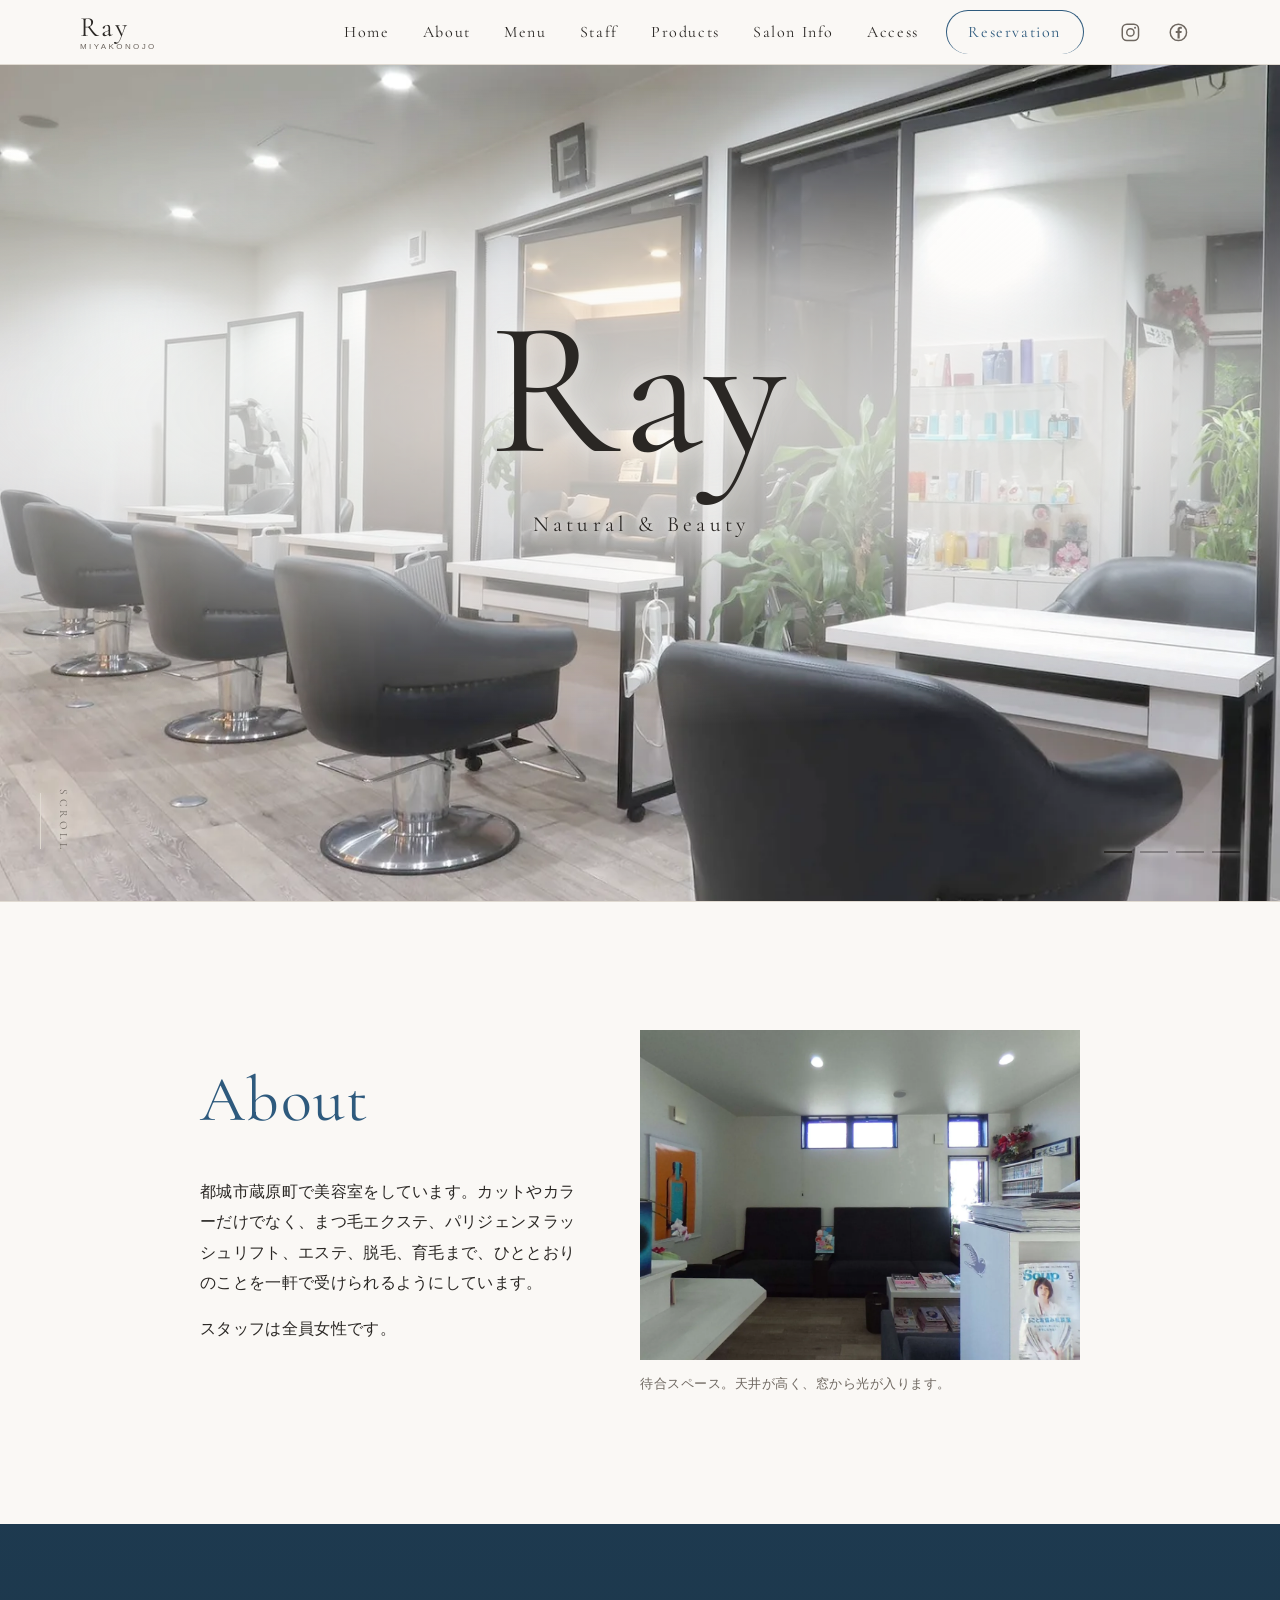
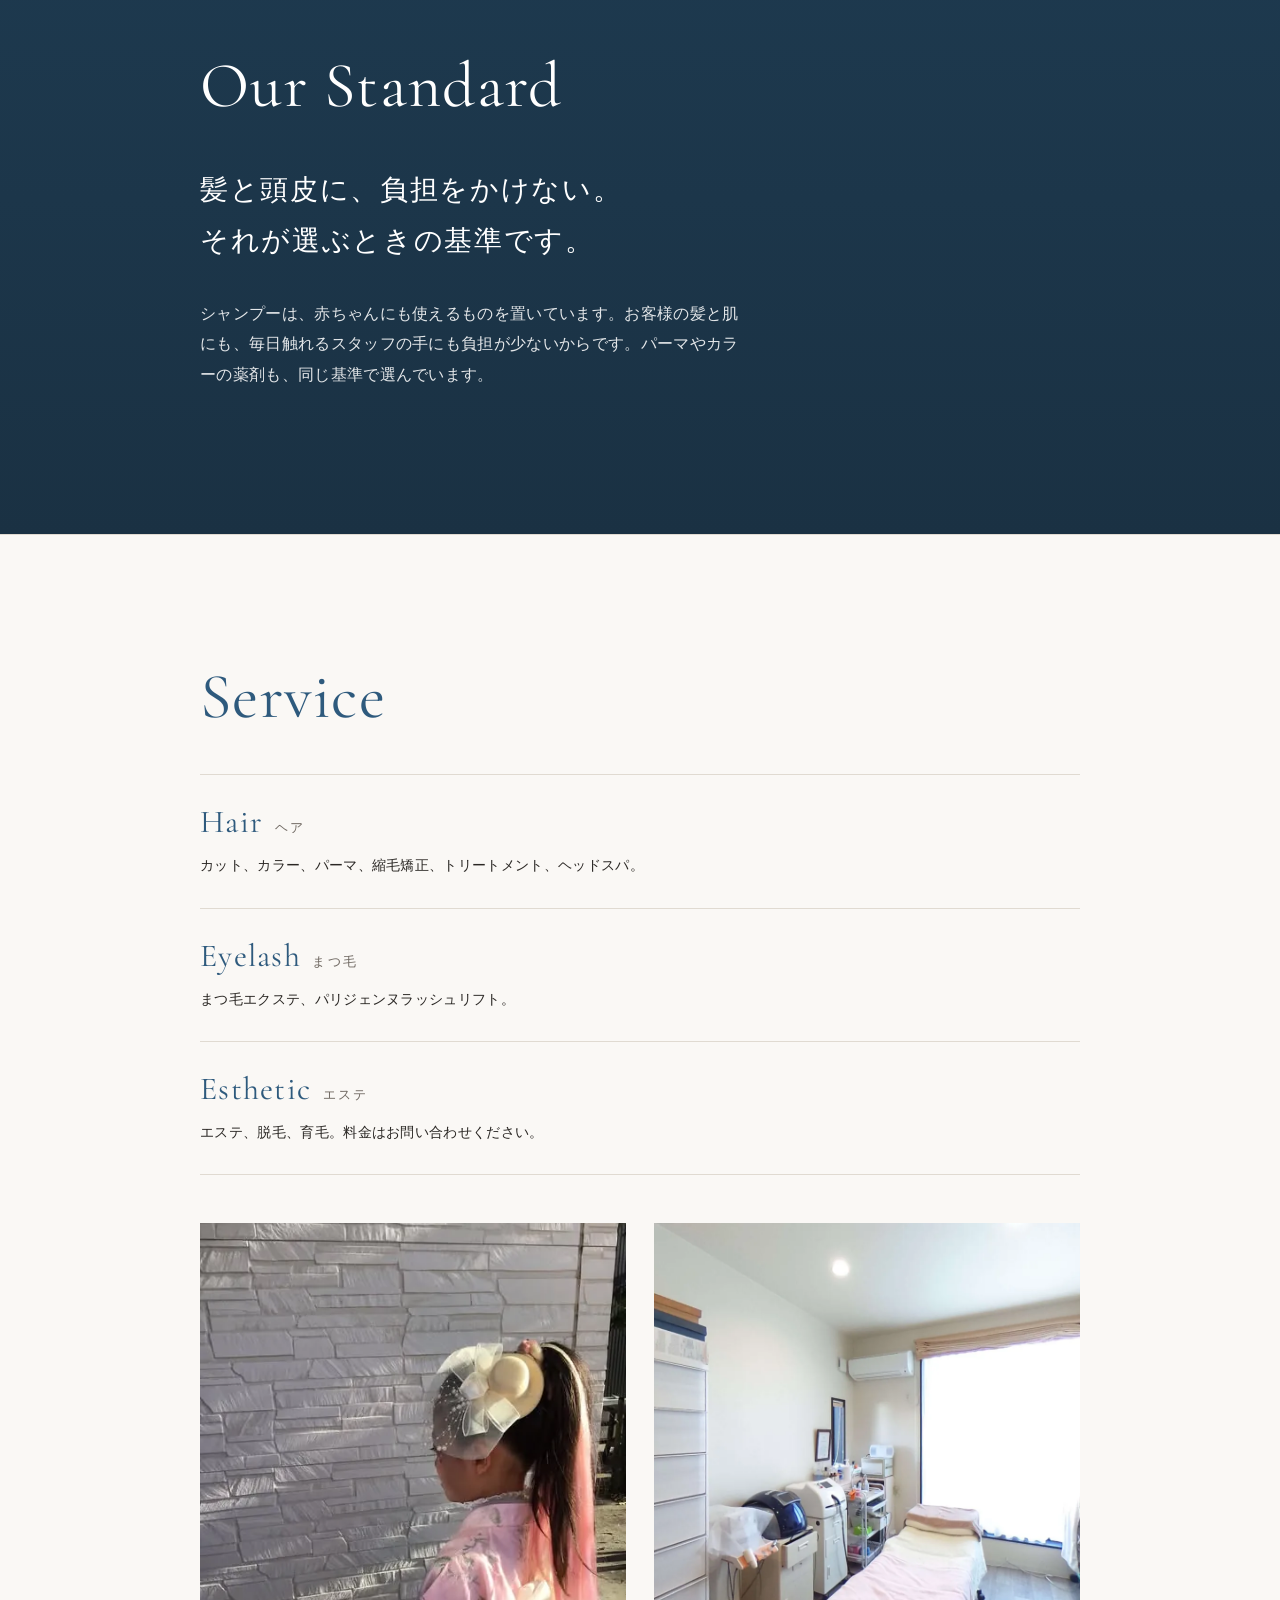
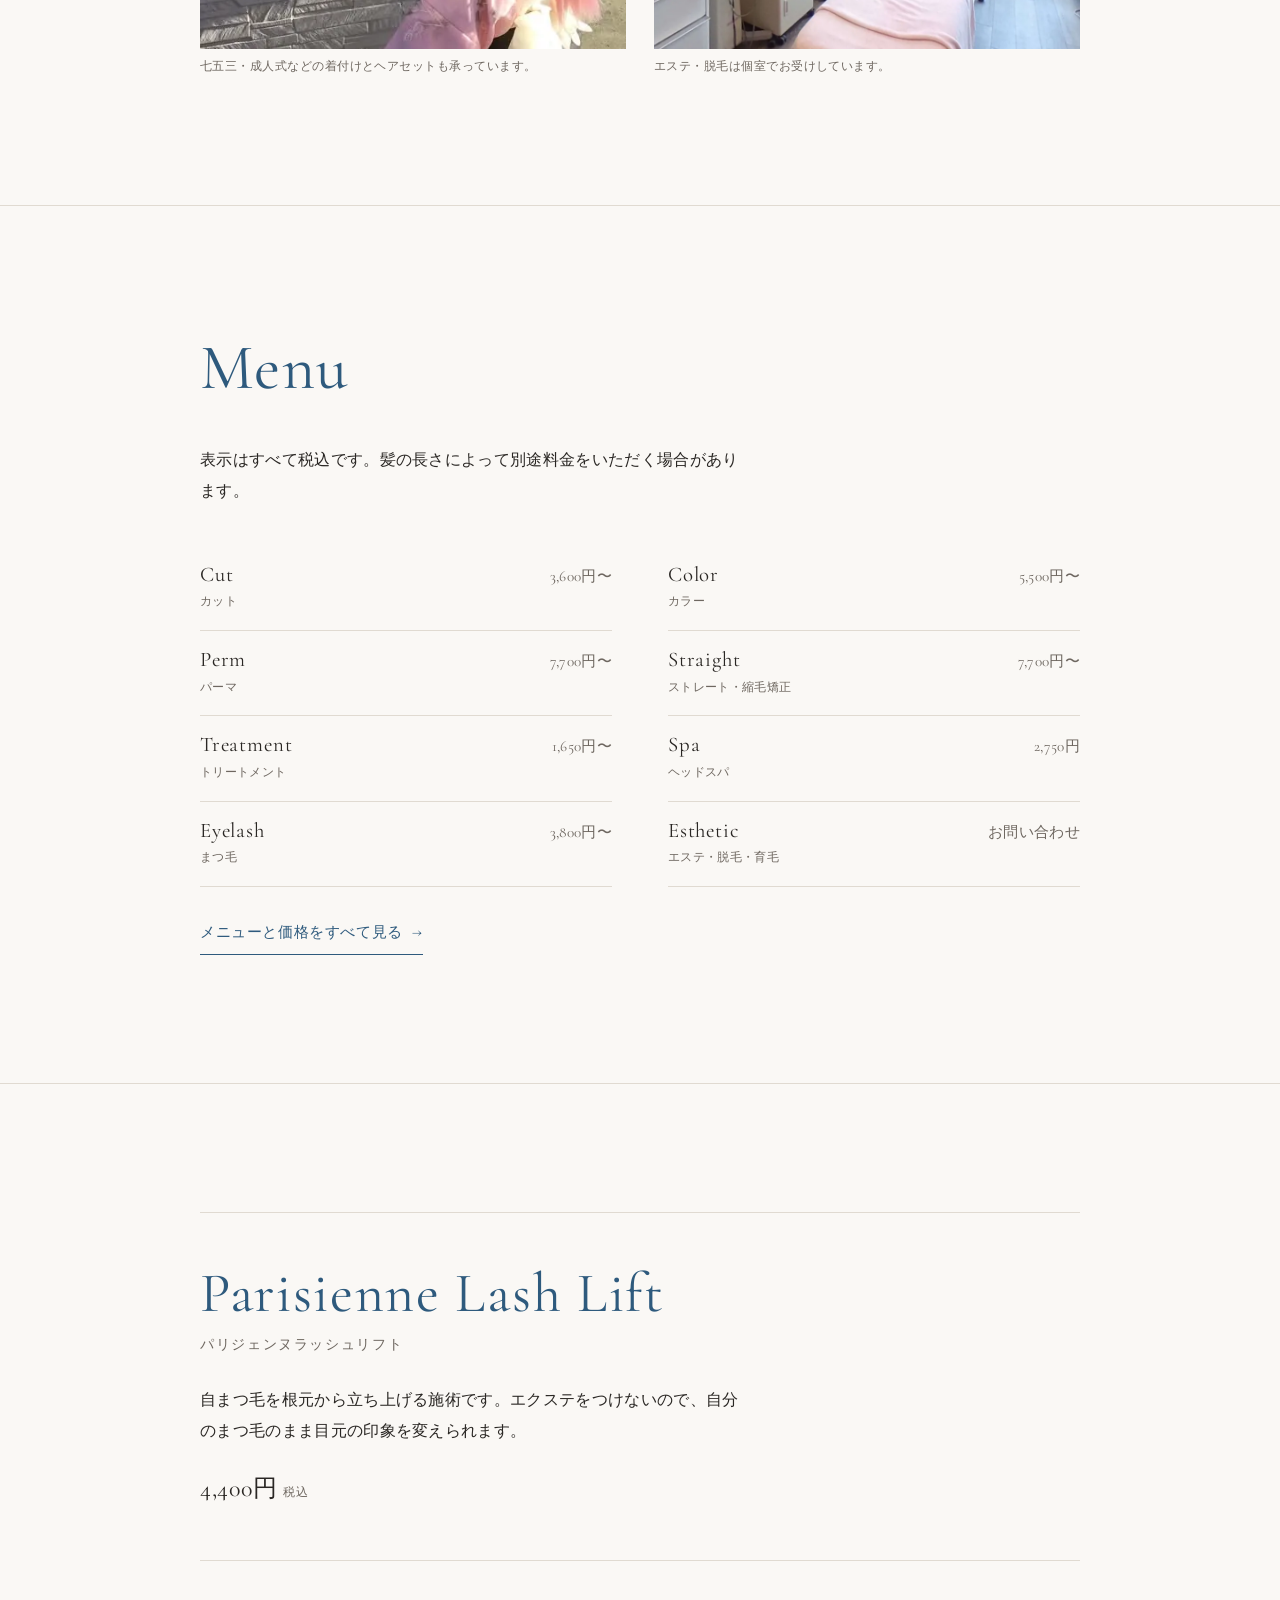
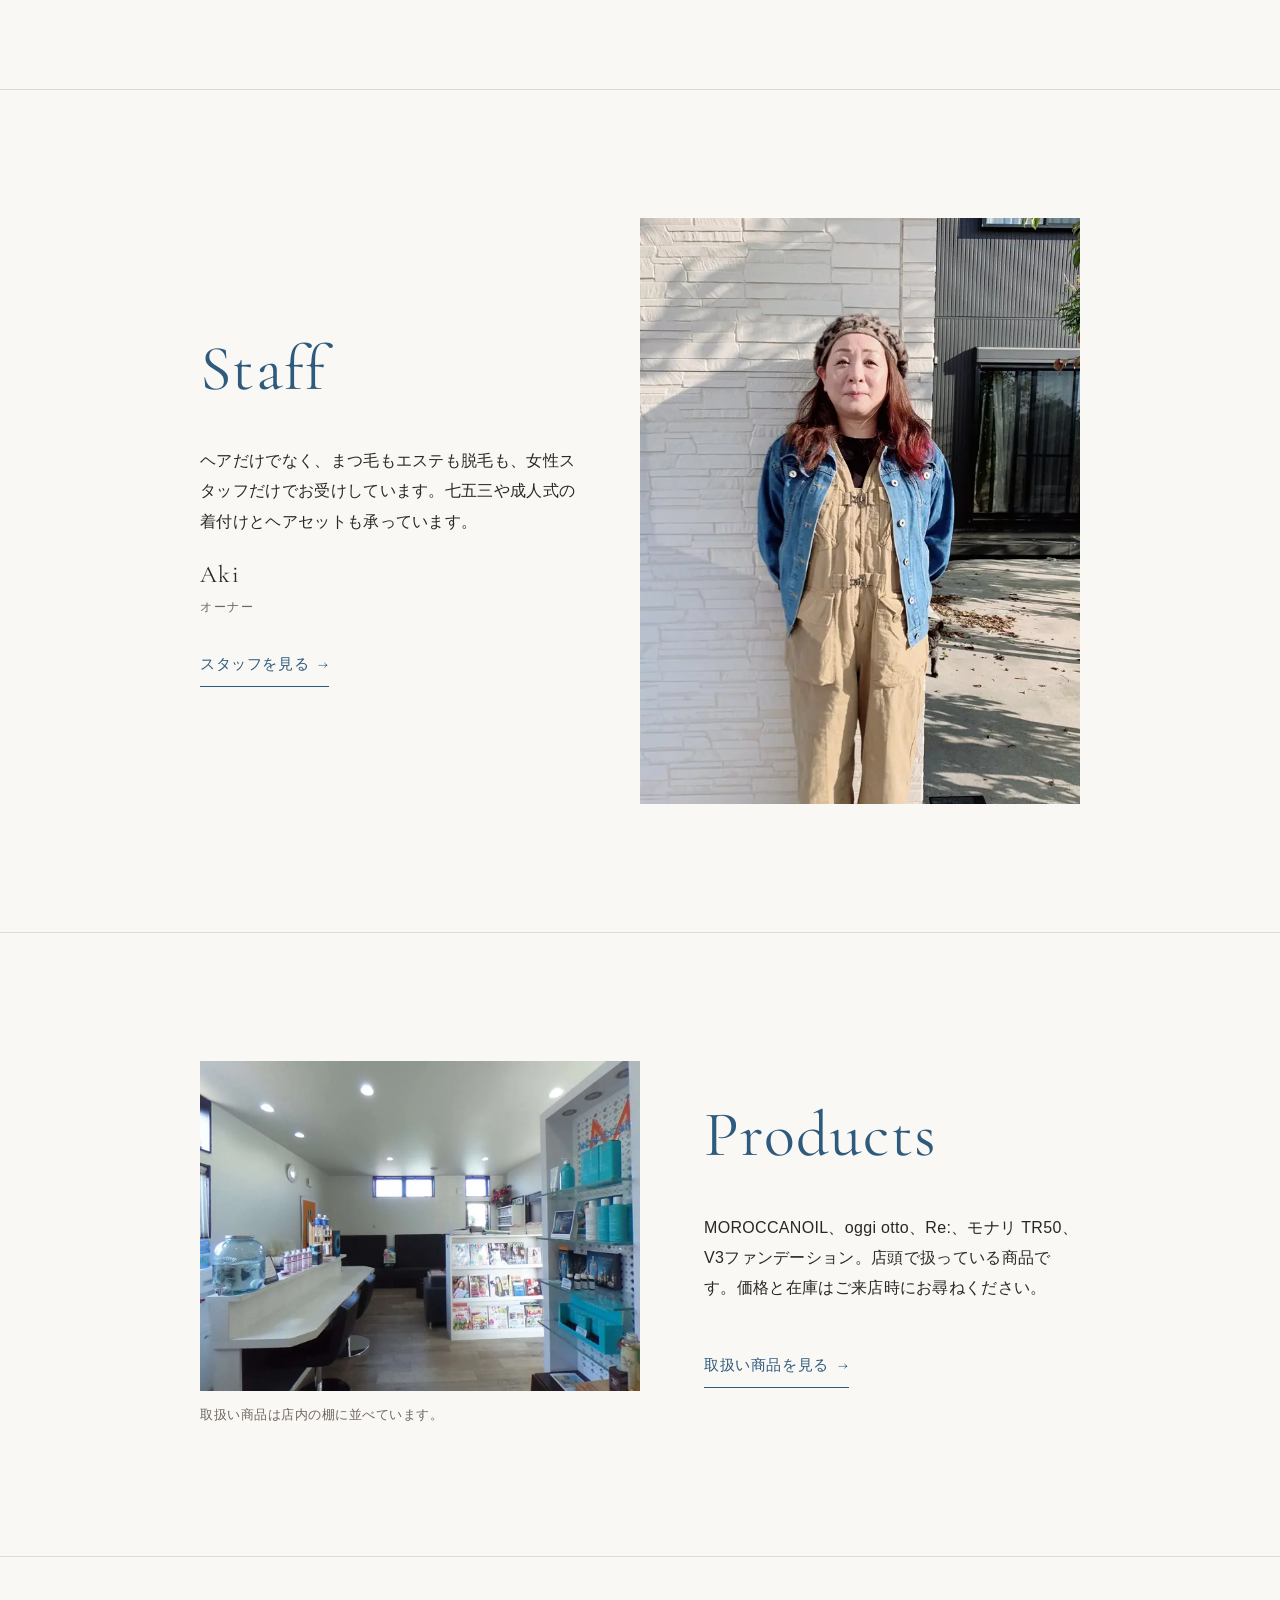
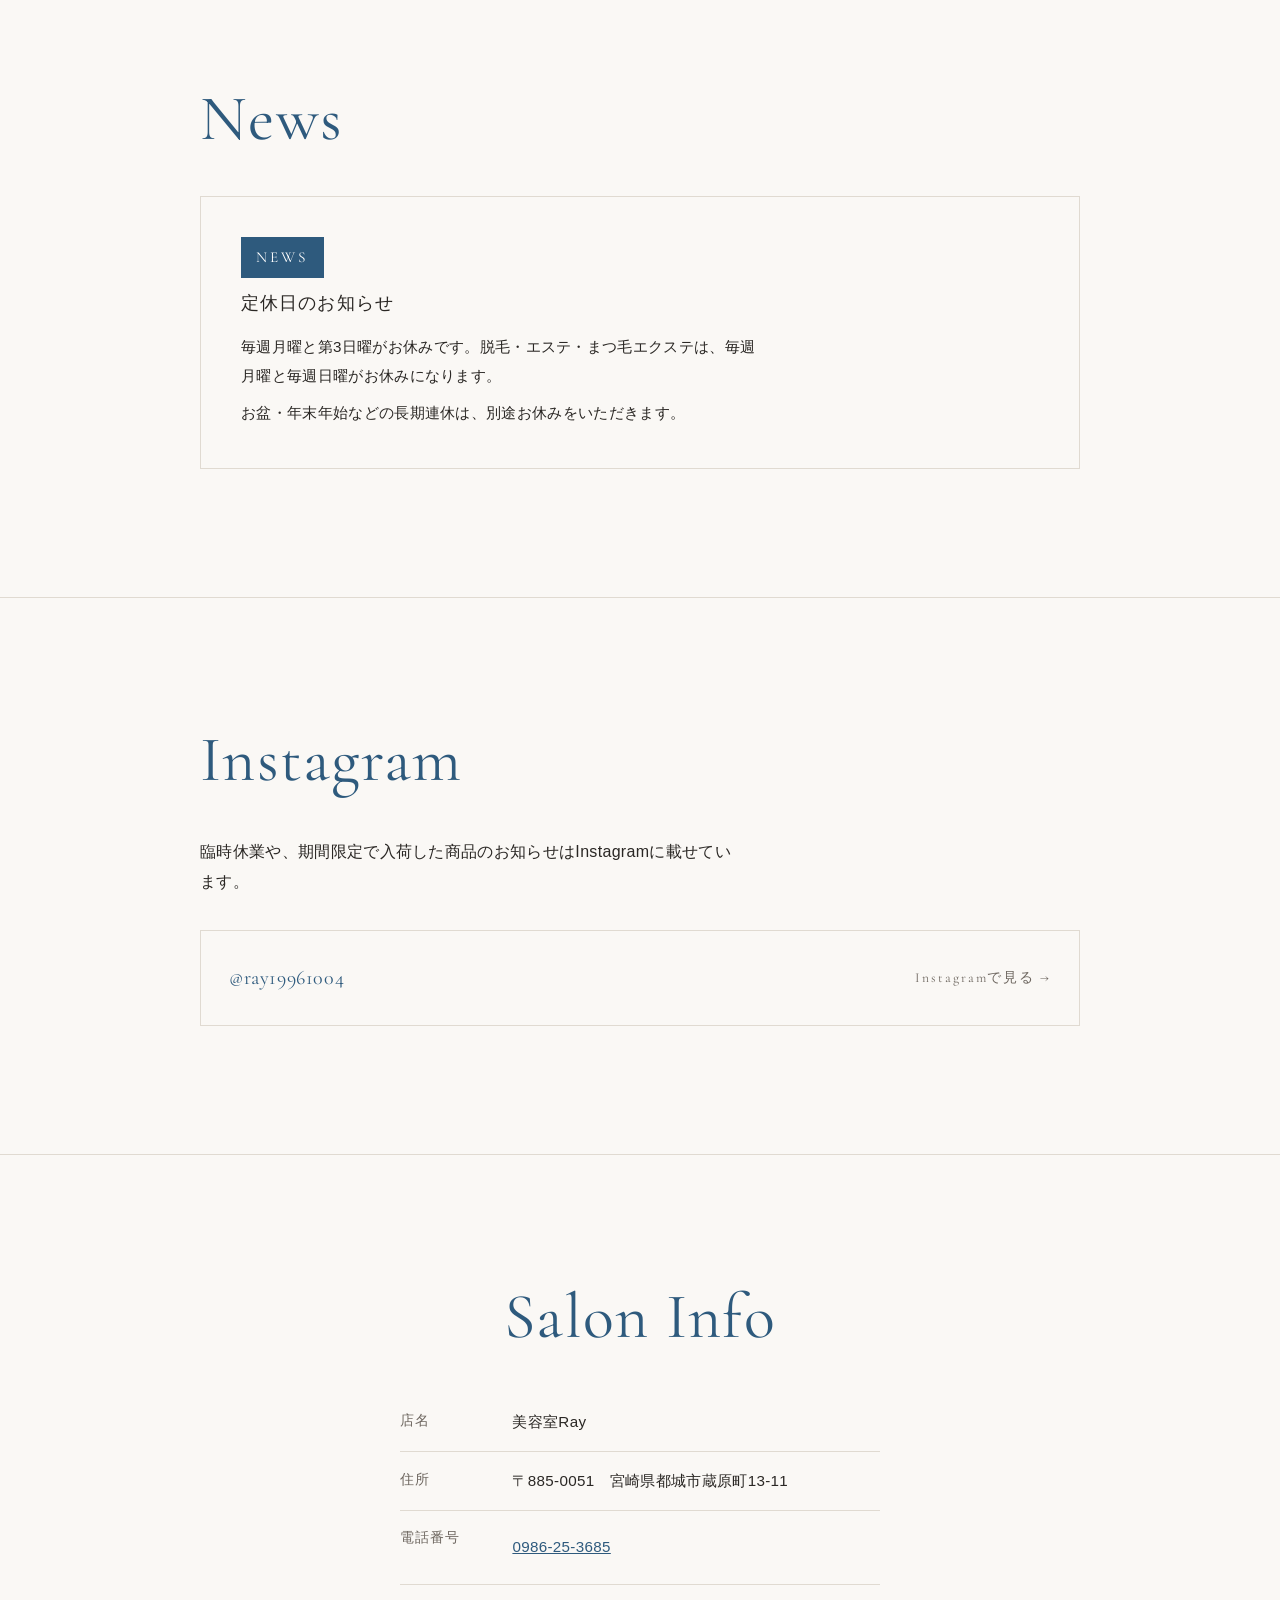
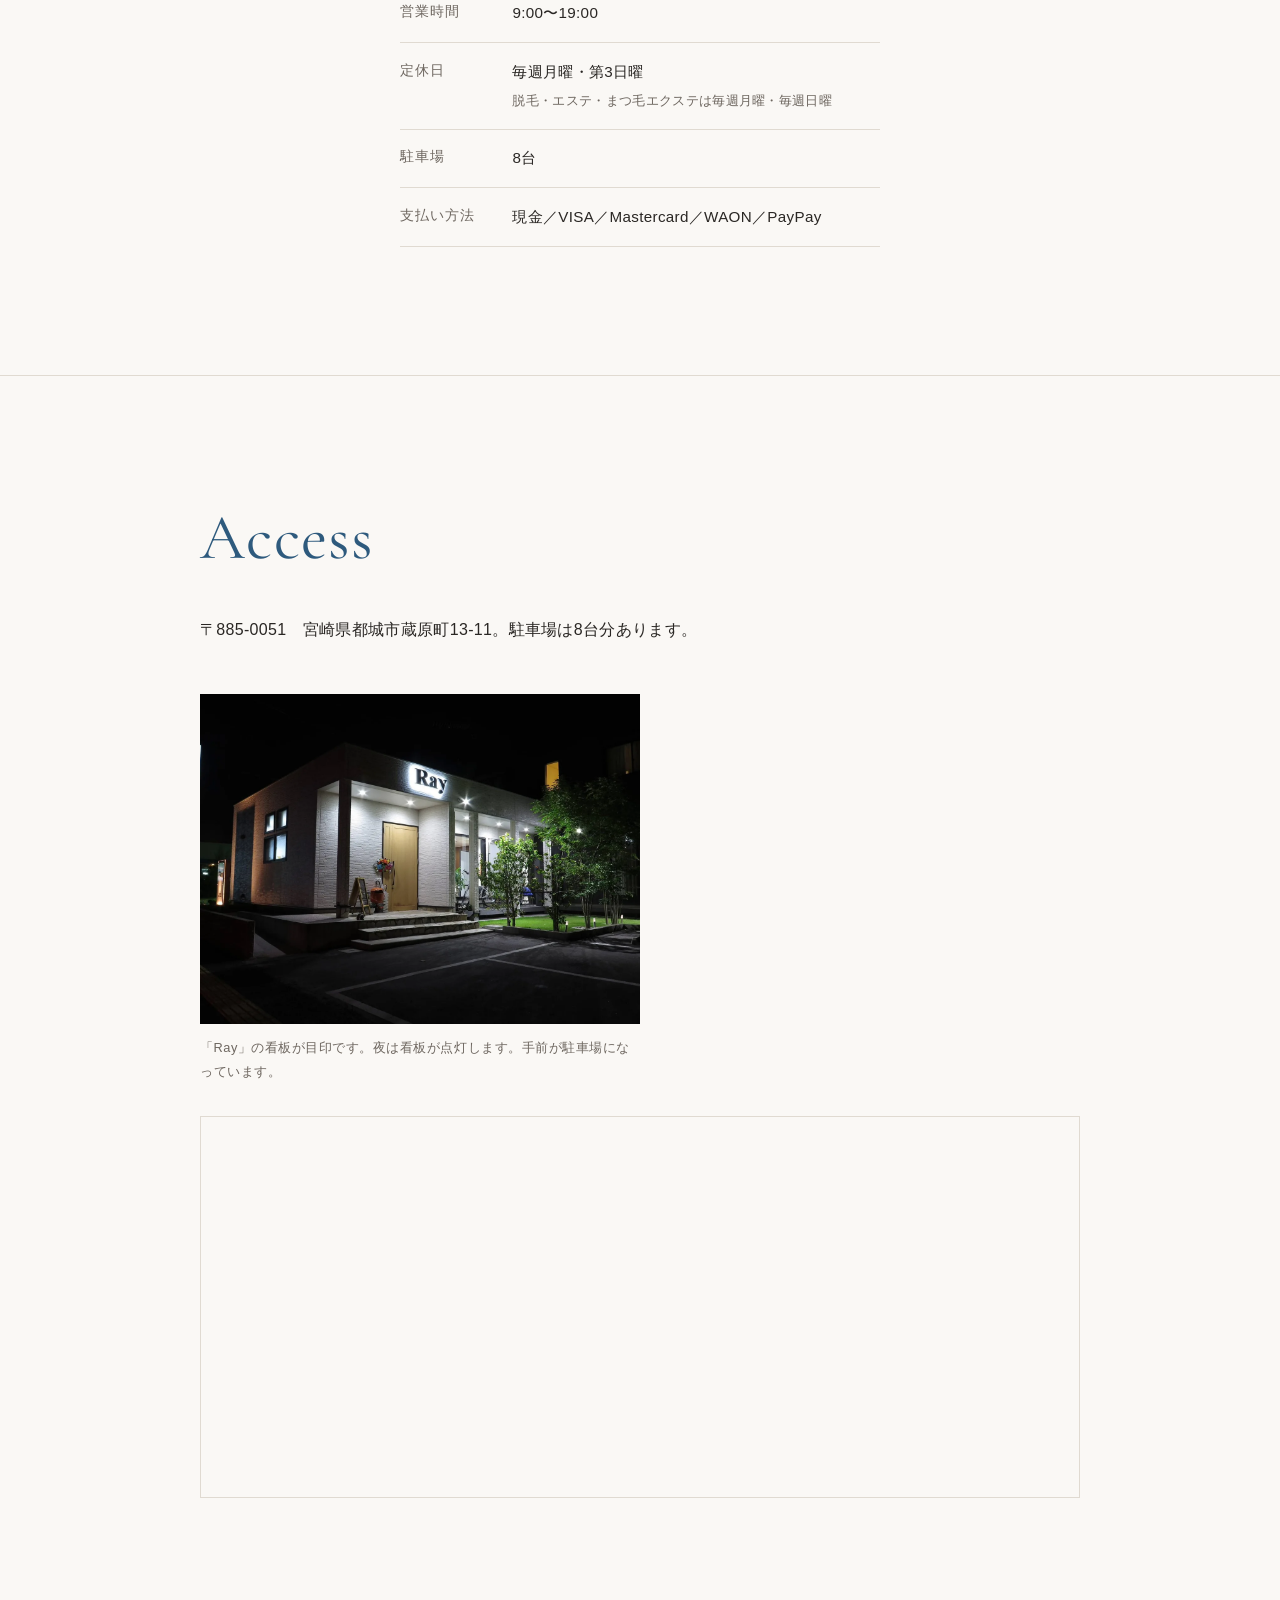
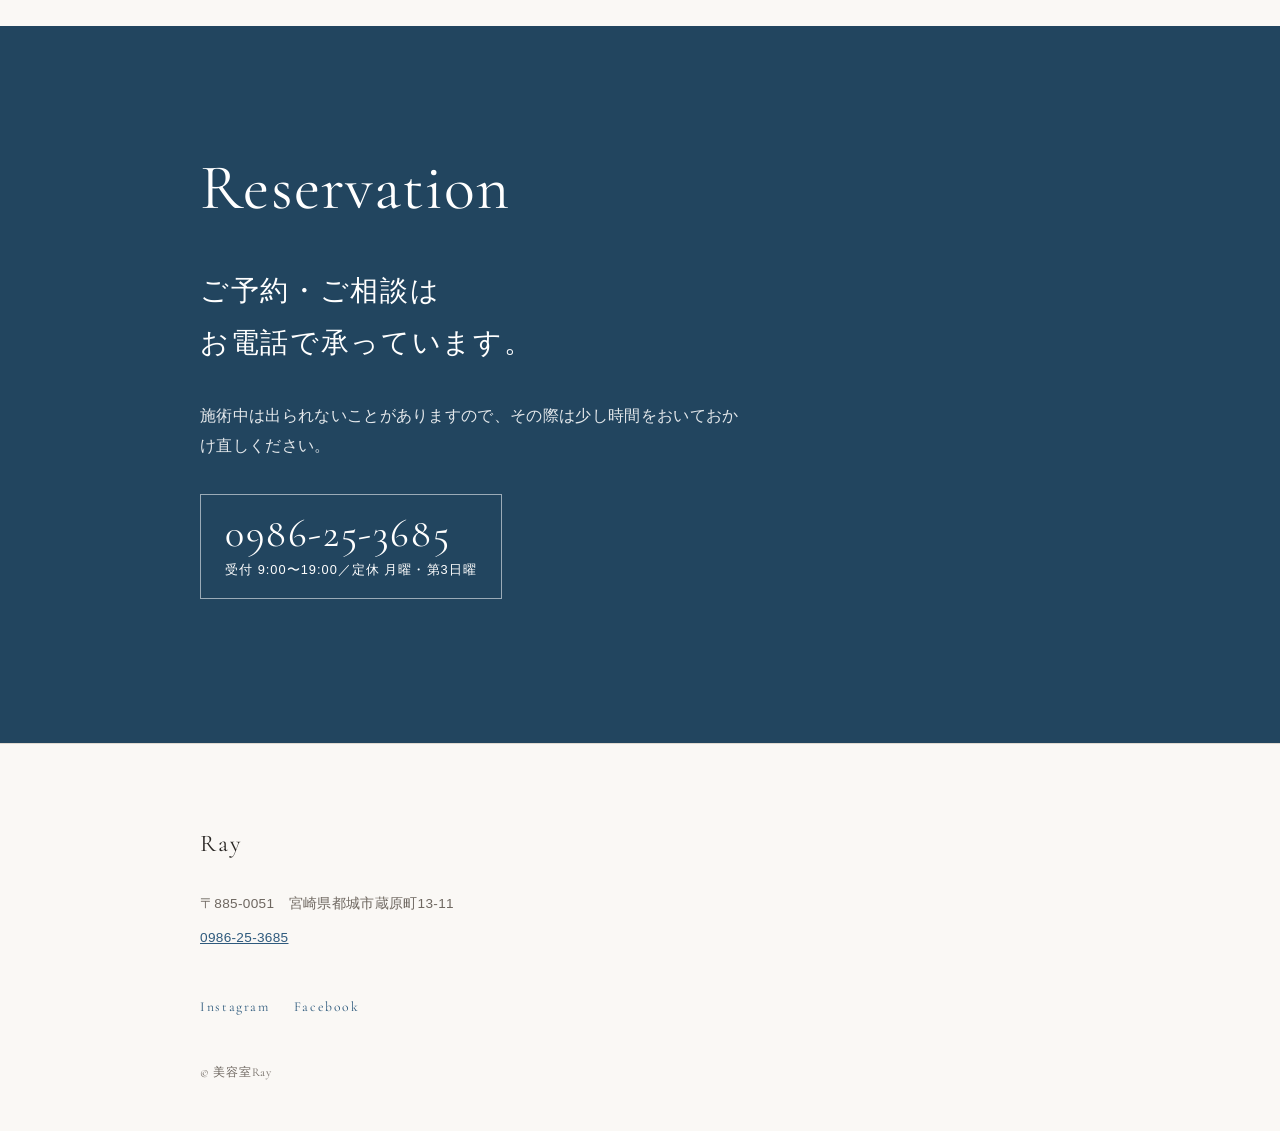
==== v1/index.html @ 3bdb8b9f "受け取った写真3枚を3案に反映 Co-Authored-By: Claude Opus 5 <noreply@anthropic.com>" ====
<!DOCTYPE html>
<html lang="ja">
<script>document.documentElement.className+=" js";</script>
<head>
<meta charset="UTF-8">
<meta name="viewport" content="width=device-width, initial-scale=1">
<meta name="robots" content="noindex">
<title>美容室Ray｜宮崎県都城市蔵原町の美容室</title>
<meta name="description" content="宮崎県都城市蔵原町の美容室Ray。髪と頭皮に負担をかけないことを基準に薬剤と商品を選んでいます。カット・カラー・パーマ・縮毛矯正、まつ毛エクステ、パリジェンヌラッシュリフト、エステ、脱毛、育毛。営業時間9:00〜19:00、定休日は月曜・第3日曜。駐車場8台。">
<link rel="canonical" href="https://beauty-ray.com/">

<meta property="og:type" content="website">
<meta property="og:site_name" content="美容室Ray">
<meta property="og:title" content="美容室Ray｜宮崎県都城市蔵原町の美容室">
<meta property="og:description" content="赤ちゃんにも使えるシャンプーを置いています。宮崎県都城市蔵原町の美容室です。">
<meta property="og:locale" content="ja_JP">
<meta property="og:image" content="https://beauty-ray.com/assets/og-image.jpg">
<meta name="twitter:card" content="summary_large_image">

<link rel="preconnect" href="https://fonts.googleapis.com">
<link rel="preconnect" href="https://fonts.gstatic.com" crossorigin>
<link rel="stylesheet" href="https://fonts.googleapis.com/css2?family=Cormorant+Garamond:wght@400;500&display=swap">
<link rel="icon" href="favicon.svg" type="image/svg+xml">
<link rel="stylesheet" href="style.css?v=20261009b">

<script type="application/ld+json">
{
  "@context": "https://schema.org",
  "@type": "HairSalon",
  "name": "美容室Ray",
  "alternateName": "Ray",
  "url": "https://beauty-ray.com/",
  "telephone": "+81-986-25-3685",
  "address": {
    "@type": "PostalAddress",
    "addressCountry": "JP",
    "addressRegion": "宮崎県",
    "addressLocality": "都城市",
    "streetAddress": "蔵原町13-11",
    "postalCode": "885-0051"
  },
  "openingHoursSpecification": [{
    "@type": "OpeningHoursSpecification",
    "dayOfWeek": ["Tuesday","Wednesday","Thursday","Friday","Saturday","Sunday"],
    "opens": "09:00",
    "closes": "19:00"
  }],
  "paymentAccepted": "現金, VISA, Mastercard, WAON, PayPay",
  "sameAs": [
    "https://www.instagram.com/ray19961004",
    "https://www.facebook.com/Ray-426782200786898/"
  ]
}
</script>
</head>
<body>

<a class="skip" href="#main">本文へスキップ</a>

<header class="site-header">
  <div class="wrap site-header__bar">
    <a class="brand" href="./">Ray<small>MIYAKONOJO</small></a>

    <button class="nav-toggle" type="button" id="navToggle"
            aria-expanded="false" aria-controls="siteNav">MENU</button>

    <nav class="site-nav" id="siteNav" aria-label="メインナビゲーション">
      <ul>
        <li><a href="./">Home</a></li>
        <li><a href="#about">About</a></li>
        <li><a href="menu.html">Menu</a></li>
        <li><a href="staff.html">Staff</a></li>
        <li><a href="products.html">Products</a></li>
        <li><a href="#salon">Salon Info</a></li>
        <li><a href="#access">Access</a></li>
        <li class="site-nav__cta"><a href="#reservation">Reservation</a></li>
        <li class="site-nav__social">
          <a href="https://www.instagram.com/ray19961004" target="_blank" rel="noopener">
            <span class="vh">Instagram</span>
            <svg viewBox="0 0 24 24" aria-hidden="true" focusable="false">
              <rect x="2.6" y="2.6" width="18.8" height="18.8" rx="5.4" fill="none" stroke="currentColor" stroke-width="1.7"/>
              <circle cx="12" cy="12" r="4.2" fill="none" stroke="currentColor" stroke-width="1.7"/>
              <circle cx="17.4" cy="6.6" r="1.15" fill="currentColor"/>
            </svg>
          </a>
          <a href="https://www.facebook.com/Ray-426782200786898/" target="_blank" rel="noopener">
            <span class="vh">Facebook</span>
            <svg viewBox="0 0 24 24" aria-hidden="true" focusable="false">
              <circle cx="12" cy="12" r="9.4" fill="none" stroke="currentColor" stroke-width="1.7"/>
              <path d="M13.5 19v-6.2h2.05l.31-2.4H13.5V8.86c0-.7.19-1.17 1.19-1.17h1.27V5.54c-.22-.03-.98-.09-1.86-.09-1.84 0-3.1 1.12-3.1 3.19v1.76H8.93v2.4H11V19z" fill="currentColor"/>
            </svg>
          </a>
        </li>
      </ul>
    </nav>
  </div>
</header>

<main id="main">

  <!-- 1. ヒーロー ----------------------------------------------
       読み込み直後は白地に文字だけ。少し遅れて写真が浮かび上がり、
       そのままスライドに移る (NANEA の入りかた)。
       JSが動かない環境では、最初から写真ありの状態で表示される。
  -->
  <section class="hero">
    <div class="photo-bg fader" data-interval="6000" data-dots="#slideDots">
      <img class="is-on" src="assets/interior-seats.webp" width="1400" height="1050"
           fetchpriority="high" decoding="async"
           alt="美容室Rayの店内。鏡とセット面が並ぶ">
      <img data-src="assets/hero-2.webp" width="1400" height="788" decoding="async" alt="">
      <img data-src="assets/hero-4.webp" width="1400" height="788" decoding="async" alt="">
      <img data-src="assets/hero-3.webp" width="1400" height="788" decoding="async" alt="">
    </div>

    <p class="slide-dots" id="slideDots" aria-hidden="true"><i class="is-on"></i><i></i><i></i><i></i></p>

    <div class="hero__inner wrap">
      <h1 class="hero__title">
        <span class="name">Ray</span>
        <span class="tagline">Natural&nbsp;&amp;&nbsp;Beauty</span>
        <span class="vh">｜宮崎県都城市蔵原町の美容室</span>
      </h1>
    </div>

    <p class="hero__scroll" aria-hidden="true">SCROLL</p>
  </section>

  <!-- 2. About ----------------------------------------------
       NANEA「We are」の型: 写真とテキストを左右に組む -->
  <section class="section" id="about">
    <div class="wrap cols reveal">
      <div>
        <h2 class="section__head"><span class="en">About</span></h2>
        <p>都城市蔵原町で美容室をしています。カットやカラーだけでなく、まつ毛エクステ、パリジェンヌラッシュリフト、エステ、脱毛、育毛まで、ひととおりのことを一軒で受けられるようにしています。</p>
        <p>スタッフは全員女性です。</p>
      </div>
      <figure class="figure cols__media figure--bleed" style="margin-top:0">
        <img src="assets/interior-wide.webp" width="1200" height="900" loading="lazy" decoding="async"
             alt="美容室Rayの待合スペース。黒いソファと高い天井、窓からの光">
        <figcaption>待合スペース。天井が高く、窓から光が入ります。</figcaption>
      </figure>
    </div>
  </section>

  <!-- 3. Our Standard ★反転 ---------------------------------
       NANEA「We think」/ STILL「Holistic Beauty Menu」の型:
       背景を反転させ、店の主張を1セクション使って打つ -->
  <section class="section section--invert section--photo" id="standard">
    <div class="photo-bg">
      <img src="assets/interior-shampoo.webp" width="1200" height="900" loading="lazy" decoding="async"
           alt="美容室Rayのシャンプー台。落ち着いた色の壁に3台が並ぶ">
    </div>
    <div class="wrap reveal">
      <h2 class="section__head"><span class="en">Our Standard</span></h2>
      <p class="lede">髪と頭皮に、負担をかけない。<br>それが選ぶときの基準です。</p>
      <p>シャンプーは、赤ちゃんにも使えるものを置いています。お客様の髪と肌にも、毎日触れるスタッフの手にも負担が少ないからです。パーマやカラーの薬剤も、同じ基準で選んでいます。</p>
    </div>
  </section>

  <!-- 4. Service --------------------------------------------
       STILL「Main Service」の型: 大カテゴリで分けて見せる -->
  <section class="section" id="service">
    <div class="wrap reveal">
      <h2 class="section__head"><span class="en">Service</span></h2>

      <ul class="service">
        <li>
          <p style="margin:0"><span class="en">Hair</span><span class="ja">ヘア</span></p>
          <p class="desc">カット、カラー、パーマ、縮毛矯正、トリートメント、ヘッドスパ。</p>
        </li>
        <li>
          <p style="margin:0"><span class="en">Eyelash</span><span class="ja">まつ毛</span></p>
          <p class="desc">まつ毛エクステ、パリジェンヌラッシュリフト。</p>
        </li>
        <li>
          <p style="margin:0"><span class="en">Esthetic</span><span class="ja">エステ</span></p>
          <p class="desc">エステ、脱毛、育毛。料金はお問い合わせください。</p>
        </li>
      </ul>

      <div class="photo-row">
        <figure class="figure">
          <img src="assets/hairset-back.webp" width="481" height="640" loading="lazy" decoding="async"
               alt="店舗の白い石壁の前で、着物とヘアセットを仕上げたお客様の後ろ姿">
          <figcaption>七五三・成人式などの着付けとヘアセットも承っています。</figcaption>
        </figure>
        <figure class="figure">
          <img src="assets/room-esthetic.webp" width="1200" height="900" loading="lazy" decoding="async"
               alt="美容室Rayのエステルーム。施術ベッドと機器">
          <figcaption>エステ・脱毛は個室でお受けしています。</figcaption>
        </figure>
      </div>
    </div>
  </section>

  <!-- 5. Menu -----------------------------------------------
       NANEA「Set Menu」の型: 英語+日本語の2段を2列グリッドで -->
  <section class="section" id="menu">
    <div class="wrap reveal">
      <h2 class="section__head"><span class="en">Menu</span></h2>
      <p>表示はすべて税込です。髪の長さによって別途料金をいただく場合があります。</p>

      <ul class="menu-grid">
        <li><a href="menu.html#cut"><span class="label"><span class="en">Cut</span><span class="ja">カット</span></span><span class="amount">3,600円〜</span></a></li>
        <li><a href="menu.html#color"><span class="label"><span class="en">Color</span><span class="ja">カラー</span></span><span class="amount">5,500円〜</span></a></li>
        <li><a href="menu.html#perm"><span class="label"><span class="en">Perm</span><span class="ja">パーマ</span></span><span class="amount">7,700円〜</span></a></li>
        <li><a href="menu.html#straight"><span class="label"><span class="en">Straight</span><span class="ja">ストレート・縮毛矯正</span></span><span class="amount">7,700円〜</span></a></li>
        <li><a href="menu.html#treatment"><span class="label"><span class="en">Treatment</span><span class="ja">トリートメント</span></span><span class="amount">1,650円〜</span></a></li>
        <li><a href="menu.html#spa"><span class="label"><span class="en">Spa</span><span class="ja">ヘッドスパ</span></span><span class="amount">2,750円</span></a></li>
        <li><a href="menu.html#eyelash"><span class="label"><span class="en">Eyelash</span><span class="ja">まつ毛</span></span><span class="amount">3,800円〜</span></a></li>
        <li><a href="menu.html#esthetic"><span class="label"><span class="en">Esthetic</span><span class="ja">エステ・脱毛・育毛</span></span><span class="amount">お問い合わせ</span></a></li>
      </ul>

      <a class="section__more" href="menu.html">メニューと価格をすべて見る</a>
    </div>
  </section>

  <!-- 6. Parisienne Lash Lift --------------------------------
       STILL「PARISIENNE」の型: 推しメニューに1セクション使う -->
  <section class="section" id="parisienne">
    <div class="wrap reveal">
      <div class="feature">
        <p class="feature__en">Parisienne Lash Lift</p>
        <p class="feature__ja">パリジェンヌラッシュリフト</p>
        <p>自まつ毛を根元から立ち上げる施術です。エクステをつけないので、自分のまつ毛のまま目元の印象を変えられます。</p>
        <p class="feature__price">4,400円<span class="tax">税込</span></p>
      </div>
    </div>
  </section>

  <!-- 7. Staff ----------------------------------------------
       他のセクションと同じく、詳細は別ページへ送る型。
       トップに出すのは店長のAkiだけで、残りの4名は staff.html にいる。
       写真は右。直後の Products が写真左なので、左右が交互になる。 -->
  <section class="section" id="staff">
    <div class="wrap cols reveal">
      <div>
        <h2 class="section__head"><span class="en">Staff</span></h2>
        <p>ヘアだけでなく、まつ毛もエステも脱毛も、女性スタッフだけでお受けしています。七五三や成人式の着付けとヘアセットも承っています。</p>
        <p class="staff-lead"><span class="name">Aki</span><span class="role">オーナー</span></p>
        <a class="section__more" href="staff.html">スタッフを見る</a>
      </div>
      <figure class="figure cols__media figure--portrait" style="margin-top:0">
        <img src="assets/staff-aki.webp" width="666" height="1000" loading="lazy" decoding="async"
             alt="美容室Rayのオーナー、Aki">
      </figure>
    </div>
  </section>

  <!-- 8. Products -------------------------------------------
       STILL のブランド別セクションの型 -->
  <section class="section" id="products">
    <div class="wrap cols cols--media-first reveal">
      <figure class="figure cols__media figure--bleed" style="margin-top:0">
        <img src="assets/interior-products.webp" width="1200" height="900" loading="lazy" decoding="async"
             alt="美容室Rayの店内。受付カウンターと、商品が並ぶ棚">
        <figcaption>取扱い商品は店内の棚に並べています。</figcaption>
      </figure>
      <div>
        <h2 class="section__head"><span class="en">Products</span></h2>
        <p>MOROCCANOIL、oggi otto、Re:、モナリ TR50、V3ファンデーション。店頭で扱っている商品です。価格と在庫はご来店時にお尋ねください。</p>
        <a class="section__more" href="products.html">取扱い商品を見る</a>
      </div>
    </div>
  </section>

  <!-- 9. News -----------------------------------------------
       NANEA「News」の型: 今月の休業日を日付で列挙する。

       ★毎月ここを書き換える★
       通常の定休日(月曜・第3日曜)以外に休む日があるときは、
       下の <p class="news__dates"> に日付を書く。
       ないときは、その1行ごと消す。
       例: <p class="news__dates">9月23日(火)、9月24日(水)はお休みをいただきます。</p>
  -->
  <section class="section" id="news">
    <div class="wrap reveal">
      <h2 class="section__head"><span class="en">News</span></h2>

      <div class="news">
        <p class="news__badge">News</p>
        <h3 class="news__title">定休日のお知らせ</h3>
        <p>毎週月曜と第3日曜がお休みです。脱毛・エステ・まつ毛エクステは、毎週月曜と毎週日曜がお休みになります。</p>
        <p>お盆・年末年始などの長期連休は、別途お休みをいただきます。</p>
      </div>
    </div>
  </section>

  <!-- 10. Instagram ------------------------------------------
       Liner「Social / Our Media」、STILL「STILL Instagram」の型。
       埋め込みは外部スクリプトが増えるので、カードでアカウントに送る -->
  <section class="section" id="instagram">
    <div class="wrap reveal">
      <h2 class="section__head"><span class="en">Instagram</span></h2>
      <p>臨時休業や、期間限定で入荷した商品のお知らせはInstagramに載せています。</p>

      <a class="ig-card" href="https://www.instagram.com/ray19961004" target="_blank" rel="noopener">
        <span class="handle">@ray19961004</span>
        <span class="go">Instagramで見る →</span>
      </a>
    </div>
  </section>

  <!-- 11. Salon Info ----------------------------------------
        NANEA「Salon Info」の型: 中央揃え -->
  <section class="section section--center" id="salon">
    <div class="wrap reveal">
      <h2 class="section__head"><span class="en">Salon Info</span></h2>

      <dl class="info">
        <div>
          <dt>店名</dt>
          <dd>美容室Ray</dd>
        </div>
        <div>
          <dt>住所</dt>
          <dd>〒885-0051　宮崎県都城市蔵原町13-11</dd>
        </div>
        <div>
          <dt>電話番号</dt>
          <dd><a href="tel:0986253685">0986-25-3685</a></dd>
        </div>
        <div>
          <dt>営業時間</dt>
          <dd>9:00〜19:00</dd>
        </div>
        <div>
          <dt>定休日</dt>
          <dd>毎週月曜・第3日曜
            <span class="sub">脱毛・エステ・まつ毛エクステは毎週月曜・毎週日曜</span>
          </dd>
        </div>
        <div>
          <dt>駐車場</dt>
          <dd>8台</dd>
        </div>
        <div>
          <dt>支払い方法</dt>
          <dd>現金／VISA／Mastercard／WAON／PayPay</dd>
        </div>
      </dl>
    </div>
  </section>

  <!-- 12. Access --------------------------------------------- -->
  <section class="section" id="access">
    <div class="wrap reveal">
      <h2 class="section__head"><span class="en">Access</span></h2>
      <p>〒885-0051　宮崎県都城市蔵原町13-11。駐車場は8台分あります。</p>

      <figure class="figure figure--offset-left figure--bleed">
        <img src="assets/exterior-night.webp" width="1400" height="1050" loading="lazy" decoding="async"
             alt="夜の美容室Rayの外観。「Ray」の看板が点灯し、手前が駐車場">
        <figcaption>「Ray」の看板が目印です。夜は看板が点灯します。手前が駐車場になっています。</figcaption>
      </figure>

      <div class="map">
        <iframe
          src="https://www.google.com/maps/embed?pb=!1m18!1m12!1m3!1d3393.7187765146136!2d131.06816810000004!3d31.7235762!2m3!1f0!2f0!3f0!3m2!1i1024!2i768!4f13.1!3m3!1m2!1s0x353f2710465b4dcf%3A0xcdab4474e3725eae!2z5a6u5bSO55yM6YO95Z-O5biC6JS15Y6f55S677yR77yT4oiS77yR77yR!5e0!3m2!1sja!2sjp!4v1413803124853"
          title="美容室Rayの地図" loading="lazy" referrerpolicy="no-referrer-when-downgrade"
          allowfullscreen></iframe>
      </div>
    </div>
  </section>

  <!-- 13. Reservation ★反転 ---------------------------------
        NANEA / Liner の型: 予約を独立セクションにする -->
  <section class="section section--invert" id="reservation">
    <div class="wrap reveal">
      <h2 class="section__head"><span class="en">Reservation</span></h2>
      <p class="lede">ご予約・ご相談は<br>お電話で承っています。</p>
      <p>施術中は出られないことがありますので、その際は少し時間をおいておかけ直しください。</p>

      <p class="tel-block">
        <a class="tel-big" href="tel:0986253685">
          <span class="num">0986-25-3685</span>
          <span class="hours">受付 9:00〜19:00／定休 月曜・第3日曜</span>
        </a>
      </p>
    </div>
  </section>

</main>

<footer class="site-footer">
  <div class="wrap">
    <p class="brand" style="display:block">Ray</p>
    <address>
      <p class="addr-line">〒885-0051　宮崎県都城市蔵原町13-11</p>
      <a class="addr-tel" href="tel:0986253685">0986-25-3685</a>
    </address>

    <ul class="sns">
      <li><a href="https://www.instagram.com/ray19961004" target="_blank" rel="noopener">Instagram</a></li>
      <li><a href="https://www.facebook.com/Ray-426782200786898/" target="_blank" rel="noopener">Facebook</a></li>
    </ul>

    <p class="copyright">&copy; 美容室Ray</p>
  </div>
</footer>

<div class="callbar">
  <a href="tel:0986253685">電話で予約する<span class="num">0986-25-3685</span></a>
</div>

<script>
(function () {
  var btn = document.getElementById('navToggle');
  var nav = document.getElementById('siteNav');
  if (!btn || !nav) return;

  btn.addEventListener('click', function () {
    var open = nav.classList.toggle('is-open');
    btn.setAttribute('aria-expanded', String(open));
    btn.textContent = open ? 'CLOSE' : 'MENU';
  });

  // パネル内のリンクを押したら閉じる
  nav.addEventListener('click', function (e) {
    if (e.target.closest('a') && nav.classList.contains('is-open')) {
      nav.classList.remove('is-open');
      btn.setAttribute('aria-expanded', 'false');
      btn.textContent = 'MENU';
    }
  });

  // スクロールで要素を出す (3サイト共通の型)。
  // JSが無い/動かない環境では .js が付かないので、最初から見えたままになる。
  var targets = document.querySelectorAll('.reveal');
  if (!('IntersectionObserver' in window) ||
      window.matchMedia('(prefers-reduced-motion: reduce)').matches) {
    Array.prototype.forEach.call(targets, function (el) { el.classList.add('is-in'); });
  } else {
    var io = new IntersectionObserver(function (entries) {
      entries.forEach(function (e) {
        if (e.isIntersecting) {
          e.target.classList.add('is-in');
          io.unobserve(e.target);
        }
      });
    }, { rootMargin: '0px 0px -12% 0px', threshold: 0.05 });
    Array.prototype.forEach.call(targets, function (el) { io.observe(el); });
  }

  // 写真のフェード切り替え。ライブラリは使わない。
  // 1枚目だけHTMLで読み込み、残りはページの読み込みが終わってから差し込む。
  var faders = document.querySelectorAll('.fader');
  var reduce = window.matchMedia('(prefers-reduced-motion: reduce)').matches;

  var startFaders = function () {
    Array.prototype.forEach.call(faders, function (box) {
      var slides = box.querySelectorAll('img');
      Array.prototype.forEach.call(slides, function (im) {
        if (im.dataset.src) { im.src = im.dataset.src; delete im.dataset.src; }
      });
      if (reduce || slides.length < 2) return;

      var dots = box.dataset.dots ? document.querySelector(box.dataset.dots) : null;
      var bars = dots ? dots.querySelectorAll('i') : [];
      var i = 0;
      setInterval(function () {
        slides[i].classList.remove('is-on');
        if (bars[i]) bars[i].classList.remove('is-on');
        i = (i + 1) % slides.length;
        slides[i].classList.add('is-on');
        if (bars[i]) bars[i].classList.add('is-on');
      }, parseInt(box.dataset.interval, 10) || 6000);
    });
  };

  if (document.readyState === 'complete') { startFaders(); }
  else { window.addEventListener('load', startFaders); }
})();
</script>

</body>
</html>
---- v1/style.css ----
@charset "UTF-8";

/* 欧文フォントの読み込み前/失敗時に、幅が変わってレイアウトが動かないようにする。
   実測: Cormorant Garamond を 100 としたとき Times New Roman は 104、Georgia は 112。
   size-adjust で幅を合わせておく。 */
@font-face {
  font-family: "Cormorant Fallback";
  src: local("Times New Roman"), local("Times"), local("Georgia");
  size-adjust: 96%;
  ascent-override: 92%;
  descent-override: 26%;
  line-gap-override: 0%;
}

/* ============================================================
   美容室Ray 公式サイト
   仕様は design.md を参照。
   ============================================================ */

:root {
  /* 色: 店舗の実物から取る。参考サイトの配色は使わない */
  --bg:      #FAF8F5;  /* 生成りの白。店舗の白い石壁 */
  --ink:     #2A2724;  /* 黒に寄せすぎないインク色 */
  --muted:   #6E6760;  /* 補足・キャプション */
  --rule:    #E0DAD1;  /* 区切り線。このサイトの主役 */
  --accent:  #2E5A7D;  /* 店の入口の青いドアを落ち着かせた藍 */
  --accent-d:#22455F;  /* ホバー・押下時 */

  --serif-ja: "Hiragino Mincho ProN", "Yu Mincho", YuMincho, "Noto Serif JP", "Yu Mincho Light", serif;
  --sans-ja:  "Hiragino Sans", "Hiragino Kaku Gothic ProN", "Yu Gothic", YuGothic, "Noto Sans JP", sans-serif;
  --serif-en: "Cormorant Garamond", "Cormorant Fallback", Georgia, serif;

  --pad:  clamp(1.25rem, 6vw, 2.5rem);  /* 左右の余白 */
  --gap:  clamp(4rem, 12vw, 8rem);      /* セクション間の余白 */
  --max:  960px;

  --callbar-h: 3.75rem;
}

*, *::before, *::after { box-sizing: border-box; }

html {
  -webkit-text-size-adjust: 100%;
  scroll-behavior: smooth;
}
@media (prefers-reduced-motion: reduce) {
  html { scroll-behavior: auto; }
}

body {
  margin: 0;
  background: var(--bg);
  color: var(--ink);
  font-family: var(--sans-ja);
  font-size: 1rem;
  line-height: 1.9;
  letter-spacing: .02em;
  /* 画面下に固定する電話バーの分だけ底上げする */
  padding-bottom: calc(var(--callbar-h) + env(safe-area-inset-bottom, 0px));
  overflow-x: hidden;   /* 保険。実際には横に出る要素を作らない */
}

img {
  display: block;
  max-width: 100%;
  height: auto;
}

a { color: var(--accent); }
a:hover, a:focus-visible { color: var(--accent-d); }

:focus-visible {
  outline: 2px solid var(--accent);
  outline-offset: 3px;
}

/* ------------------------------------------------------------
   共通のレイアウト
   ------------------------------------------------------------ */

.wrap {
  width: 100%;
  max-width: var(--max);
  margin-inline: auto;
  padding-inline: var(--pad);
}

/* 画面には出さないが、読み上げと検索エンジンには渡す */
.vh {
  position: absolute;
  width: 1px;
  height: 1px;
  margin: -1px;
  padding: 0;
  overflow: hidden;
  clip-path: inset(50%);
  white-space: nowrap;
}

/* 画面外に飛ばすと横スクロールの原因になるので、clipで隠す */
.skip {
  position: absolute;
  width: 1px;
  height: 1px;
  margin: -1px;
  padding: 0;
  overflow: hidden;
  clip-path: inset(50%);
  white-space: nowrap;
}
.skip:focus {
  position: fixed;
  left: var(--pad);
  top: .5rem;
  z-index: 100;
  width: auto;
  height: auto;
  min-height: 44px;
  margin: 0;
  clip-path: none;
  overflow: visible;
  display: inline-flex;
  align-items: center;
  background: var(--bg);
  padding: .5rem 1rem;
  border: 1px solid var(--accent);
}

/* ------------------------------------------------------------
   ヘッダー
   ------------------------------------------------------------ */

.site-header {
  position: relative;
  z-index: 50;
  border-bottom: 1px solid var(--rule);
  background: var(--bg);
}

.site-header__bar {
  display: flex;
  flex-wrap: wrap;   /* 開いたナビを次の行に回す。無いと320pxで横スクロールが出る */
  align-items: center;
  justify-content: space-between;
  gap: 1rem;
  min-height: 4rem;
  /* ヘッダーだけ本文より広く取る。
     本文幅(960px)だと、項目7つ+SNSアイコン2つでナビが869pxになり、
     ロゴ84px + 余白と合わせて16px足りずに2行へ折り返していた。
     参考サイトもヘッダーは本文より広い */
  max-width: 1200px;
}

.brand {
  font-family: var(--serif-en);
  font-size: 1.75rem;
  line-height: 1;
  letter-spacing: .08em;
  color: var(--ink);
  text-decoration: none;
  /* タップ領域を44px以上に */
  display: flex;
  flex-direction: column;
  align-items: flex-start;
  justify-content: center;
  min-height: 44px;
  padding-right: .5rem;
}
.brand small {
  font-family: var(--sans-ja);
  font-size: .5rem;
  letter-spacing: .3em;
  color: var(--muted);
  margin-top: .25em;
}

.nav-toggle {
  appearance: none;
  border: 1px solid var(--rule);
  background: transparent;
  color: var(--ink);
  font-family: var(--serif-en);
  font-size: .8rem;
  letter-spacing: .18em;
  min-width: 5.25rem;
  min-height: 44px;
  padding: 0 .75rem;
  cursor: pointer;
}
.nav-toggle:hover { border-color: var(--accent); color: var(--accent); }

.site-nav ul {
  list-style: none;
  margin: 0;
  padding: 0;
}
.site-nav a {
  display: flex;
  align-items: center;
  min-height: 48px;
  text-decoration: none;
  color: var(--ink);
  border-bottom: 1px solid var(--rule);
  font-family: var(--serif-en);
  font-size: 1.05rem;
  letter-spacing: .1em;
}

/* 予約だけ枠で囲んでボタンにする(NANEA / STILL の型) */
.site-nav__cta a {
  border-bottom: none;
  border: 1px solid var(--accent);
  border-radius: 999px;
  color: var(--accent);
  justify-content: center;
  padding-inline: 1.5rem;
  margin-top: .75rem;
  transition: background-color .15s, color .15s;
}
.site-nav__cta a:hover,
.site-nav__cta a:focus-visible {
  background: var(--accent);
  color: #fff;
}

/* スマホ・タブレット: パネルとして開閉する。
   横並びナビは項目7つ + SNSアイコン2つで約790px必要なので、
   768pxだと2行に折り返してしまう。切り替えは1000pxで行う */
@media (max-width: 999px) {
  .site-nav {
    display: none;
    flex-basis: 100%;   /* ヘッダー行の幅を奪わないよう、独立した行にする */
    padding-bottom: 1rem;
  }
  .site-nav.is-open { display: block; }
}

/* PC: 横並びで常時表示 */
@media (min-width: 1000px) {
  .nav-toggle { display: none; }
  .site-nav ul {
    display: flex;
    gap: clamp(.75rem, 1.6vw, 1.4rem);
    align-items: center;
  }
  .site-nav a {
    border-bottom: none;
    min-height: 44px;
    /* "Menu" が42pxで44pxを割っていたので左右に余白を足す */
    padding-inline: .4rem;
    font-size: 1rem;
  }
  .site-nav a:hover { color: var(--accent); }
  .site-nav__cta a { margin-top: 0; padding-inline: 1.35rem; }
}

/* ------------------------------------------------------------
   セクション
   ------------------------------------------------------------ */

.section {
  padding-block: var(--gap);
  border-top: 1px solid var(--rule);
}

.section__label {
  font-family: var(--serif-en);
  font-size: .8rem;
  letter-spacing: .28em;
  text-transform: uppercase;
  color: var(--accent);
  margin: 0 0 .5rem;
}

.section__title {
  font-family: var(--serif-ja);
  font-weight: 400;
  font-size: clamp(1.25rem, 5vw, 1.75rem);
  line-height: 1.6;
  letter-spacing: .08em;
  margin: 0 0 clamp(1.5rem, 5vw, 2.25rem);
}

.section p { max-width: 34em; }
/* ラベルは<p>だが本文ではないので、行長の制限を外す
   (34emのままだと .section--center で中央揃えが効かない)
   .section p が (0,1,1) なので、こちらも2クラスにして上書きする */
.section .section__label { max-width: none; }

.section__more {
  display: inline-flex;
  align-items: center;
  min-height: 44px;
  margin-top: 1.5rem;
  font-size: .95rem;
  letter-spacing: .04em;
  text-decoration: none;
  border-bottom: 1px solid var(--accent);
}
.section__more::after {
  content: "→";
  margin-left: .6em;
  font-family: var(--serif-en);
}

/* 写真: 全面に敷かず、ずらした矩形で置く */
.figure {
  margin: clamp(2rem, 7vw, 3rem) 0 0;
}
.figure img {
  width: 100%;
}
.figure figcaption {
  font-size: .8rem;
  color: var(--muted);
  margin-top: .75rem;
  letter-spacing: .04em;
}

@media (min-width: 768px) {
  /* 右にずらす。元画像より大きく引き伸ばさない */
  .figure--offset-right {
    width: 58%;
    max-width: 481px;
    margin-left: auto;
  }
  /* 左に置く */
  .figure--offset-left {
    width: 50%;
    max-width: 481px;
  }
}

/* ------------------------------------------------------------
   価格リスト
   ------------------------------------------------------------ */

.price-group + .price-group,
.figure + .price-group { margin-top: clamp(2.5rem, 8vw, 3.5rem); }

.price-group__head {
  font-family: var(--serif-ja);
  font-weight: 400;
  font-size: 1.125rem;
  letter-spacing: .08em;
  margin: 0 0 .25rem;
  padding-bottom: .5rem;
  border-bottom: 1px solid var(--ink);
}

.price-group__note {
  font-size: .8rem;
  color: var(--muted);
  margin: .75rem 0 0;
  max-width: 34em;
}

.price {
  list-style: none;
  margin: .5rem 0 0;
  padding: 0;
}
.price li {
  display: flex;
  align-items: baseline;
  justify-content: space-between;
  gap: 1em;
  padding: .7rem 0;
  border-bottom: 1px solid var(--rule);
}
.price .n {
  flex: 1 1 auto;
  min-width: 0;          /* 長い品目名で親をはみ出させない */
  font-size: .95rem;
}
.price .p {
  flex: 0 0 auto;
  white-space: nowrap;
  font-family: var(--serif-en);
  font-size: 1rem;
  letter-spacing: .02em;
}
.price .sub {
  display: block;
  font-size: .8rem;
  color: var(--muted);
}

/* ------------------------------------------------------------
   店舗情報の表
   ------------------------------------------------------------ */

.info {
  margin: 0;
}
.info > div {
  display: flex;
  flex-wrap: wrap;
  gap: .25rem 1.5rem;
  padding: .9rem 0;
  border-bottom: 1px solid var(--rule);
}
.info dt {
  flex: 0 0 6.5em;
  font-size: .85rem;
  color: var(--muted);
  letter-spacing: .08em;
}
.info dd {
  flex: 1 1 12em;
  margin: 0;
  font-size: .95rem;
}
.info dd .sub {
  display: block;
  font-size: .82rem;
  color: var(--muted);
  margin-top: .2em;
}

.note {
  font-size: .85rem;
  color: var(--muted);
  margin-top: 1.5rem;
  max-width: 34em;
}

/* 電話番号は本文中に置く場合もタップ領域を44px確保する */
.info dd a[href^="tel:"] {
  display: inline-flex;
  align-items: center;
  min-height: 44px;
  padding-right: .25em;
}

/* ------------------------------------------------------------
   地図
   ------------------------------------------------------------ */

.map {
  margin-top: clamp(1.5rem, 5vw, 2rem);
  border: 1px solid var(--rule);
}
.map iframe {
  display: block;
  width: 100%;
  height: clamp(240px, 55vw, 380px);
  border: 0;
}

/* ------------------------------------------------------------
   予約 / 電話
   ------------------------------------------------------------ */

.tel-block { margin-top: clamp(1.5rem, 5vw, 2rem); }

.tel-big {
  display: inline-flex;
  flex-direction: column;
  align-items: flex-start;
  gap: .2rem;
  min-height: 44px;
  padding: 1rem 1.5rem;
  border: 1px solid var(--accent);
  color: var(--accent);
  text-decoration: none;
  transition: background-color .15s, color .15s;
}
.tel-big:hover, .tel-big:focus-visible {
  background: var(--accent);
  color: #fff;
}
.tel-big .num {
  font-family: var(--serif-en);
  font-size: clamp(1.75rem, 7.5vw, 2.5rem);
  line-height: 1.1;
  letter-spacing: .04em;
}
.tel-big .hours {
  font-size: .8rem;
  letter-spacing: .08em;
}

/* 画面下に固定する電話バー(スマホのみ) */
.callbar {
  position: fixed;
  inset-inline: 0;
  bottom: 0;
  z-index: 60;
  display: flex;
  background: var(--accent);
  padding-bottom: env(safe-area-inset-bottom, 0px);
  box-shadow: 0 -1px 6px rgb(42 39 36 / .12);
}
.callbar a {
  flex: 1;
  display: flex;
  align-items: center;
  justify-content: center;
  gap: .6em;
  min-height: var(--callbar-h);
  color: #fff;
  text-decoration: none;
  font-size: .95rem;
  letter-spacing: .08em;
}
.callbar .num {
  font-family: var(--serif-en);
  font-size: 1.25rem;
  letter-spacing: .04em;
}

@media (min-width: 768px) {
  body { padding-bottom: 0; }
  .callbar { display: none; }
}

/* ------------------------------------------------------------
   フッター
   ------------------------------------------------------------ */

.site-footer {
  border-top: 1px solid var(--rule);
  padding-block: clamp(2.5rem, 9vw, 4rem) clamp(2rem, 6vw, 3rem);
  font-size: .85rem;
  color: var(--muted);
}
.site-footer .brand {
  font-size: 1.5rem;
  margin-bottom: 1rem;
}
.site-footer address {
  font-style: normal;
  line-height: 1.8;
}
.site-footer .addr-line { margin: 0; }
.site-footer .addr-tel {
  display: inline-flex;
  align-items: center;
  min-height: 44px;
}
.sns {
  list-style: none;
  display: flex;
  flex-wrap: wrap;
  gap: 0 1.5rem;
  margin: 1.5rem 0 0;
  padding: 0;
}
.sns a {
  display: flex;
  align-items: center;
  min-height: 44px;
  font-family: var(--serif-en);
  letter-spacing: .12em;
  text-decoration: none;
}
.copyright {
  margin: 2rem 0 0;
  font-family: var(--serif-en);
  font-size: .75rem;
  letter-spacing: .06em;
}

/* ------------------------------------------------------------
   下層ページ
   ------------------------------------------------------------ */

.page-head {
  padding-block: clamp(2.5rem, 10vw, 4.5rem) clamp(2rem, 7vw, 3rem);
}
.page-head .section__label { margin-bottom: .25rem; }
.page-head h1 {
  font-family: var(--serif-ja);
  font-weight: 400;
  font-size: clamp(1.5rem, 6vw, 2.25rem);
  line-height: 1.5;
  letter-spacing: .08em;
  margin: 0;
}
.page-head p {
  max-width: 34em;
  margin: 1.25rem 0 0;
}

.back-link {
  display: inline-flex;
  align-items: center;
  min-height: 44px;
  margin-top: clamp(2.5rem, 8vw, 4rem);
  font-size: .95rem;
  text-decoration: none;
  border-bottom: 1px solid var(--accent);
}
.back-link::before {
  content: "←";
  margin-right: .6em;
  font-family: var(--serif-en);
}

/* 取扱い商品 */

/* ============================================================
   参考3サイトから抽出した骨格のためのコンポーネント
   (design.md 5章の対応表を参照)
   ============================================================ */

/* --- 反転セクション -------------------------------------------
   NANEAの「We think」が背景を反転させてリズムを作っていた型。
   要所2箇所(Our Standard / Reservation)だけに使う。 */
.section--invert {
  background: var(--accent-d);
  color: #fff;
  border-top: none;
}
.section--invert .section__label { color: rgba(255,255,255,.65); }
.section--invert .section__title,
.section--invert .lede { color: #fff; }
.section--invert p { color: rgba(255,255,255,.88); }
.section--invert a { color: #fff; }
.section--invert .tel-big {
  border-color: rgba(255,255,255,.55);
  color: #fff;
}
.section--invert .tel-big:hover,
.section--invert .tel-big:focus-visible {
  background: #fff;
  color: var(--accent-d);
}

/* 中央寄せのセクション(NANEAの Salon Info の型) */
.section--center .section__label,
.section--center .section__title { text-align: center; }
.section--center .info {
  max-width: 30rem;
  margin-inline: auto;
}

/* --- 大きめのリード文 ----------------------------------------- */
.lede {
  font-family: var(--serif-ja);
  font-weight: 400;
  /* <br>で改行を固定するので、必ずビューポート幅に連動させる。
     320pxで最長行(14文字)が収まるよう、最小値を1.05remに抑えている */
  font-size: clamp(1.05rem, 4.8vw, 1.75rem);
  line-height: 1.85;
  letter-spacing: .06em;
  margin: 0 0 clamp(1.5rem, 5vw, 2rem);
  max-width: none;
}

/* --- 2カラム(写真 | テキスト) ---------------------------------
   NANEAの「We are」が写真とテキストを左右に組んでいた型。 */
.cols__media { margin-top: clamp(1.5rem, 6vw, 2.5rem); }

@media (min-width: 768px) {
  .cols {
    display: grid;
    /* 写真は元画像(481px)を超えて引き伸ばさない。
       残りをテキストに渡すことで、縦長写真と短い本文でも釣り合う */
    grid-template-columns: minmax(0, 1fr) minmax(0, 400px);
    gap: clamp(2rem, 5vw, 4rem);
    align-items: center;
  }
  /* 写真を先(左)に置く場合は列幅も入れ替える */
  .cols--media-first {
    grid-template-columns: minmax(0, 400px) minmax(0, 1fr);
  }
  .cols--media-first .cols__media { order: -1; }

  .cols__media { margin-top: 0; }
  .cols__media img { width: 100%; }
}

/* --- Service: 大カテゴリ --------------------------------------
   STILLの「Main Service(hair / eyelash)」の型。 */
.service {
  list-style: none;
  margin: 0;
  padding: 0;
  border-top: 1px solid var(--rule);
}
.service li {
  padding: clamp(1.25rem, 4vw, 1.75rem) 0;
  border-bottom: 1px solid var(--rule);
}
.service .en {
  font-family: var(--serif-en);
  font-size: clamp(1.5rem, 6vw, 2rem);
  line-height: 1.2;
  letter-spacing: .04em;
  color: var(--accent);
}
.service .ja {
  font-size: .8rem;
  letter-spacing: .16em;
  color: var(--muted);
  margin-left: .9em;
}
.service .desc {
  margin: .6rem 0 0;
  font-size: .9rem;
  max-width: 34em;
}

/* --- Menu: 英語+日本語の2列グリッド ---------------------------
   NANEAの「Set Menu」の型。 */
.menu-grid {
  list-style: none;
  margin: clamp(1.5rem, 5vw, 2.5rem) 0 0;
  padding: 0;
  display: grid;
  grid-template-columns: minmax(0, 1fr);
}
@media (min-width: 600px) {
  .menu-grid {
    grid-template-columns: minmax(0, 1fr) minmax(0, 1fr);
    column-gap: clamp(2rem, 5vw, 3.5rem);
  }
}
.menu-grid a {
  display: flex;
  align-items: baseline;
  justify-content: space-between;
  gap: 1em;
  min-height: 44px;
  padding: 1rem 0;
  border-bottom: 1px solid var(--rule);
  text-decoration: none;
  color: var(--ink);
}
.menu-grid a:hover .en { color: var(--accent); }
.menu-grid .label { flex: 1 1 auto; min-width: 0; }
.menu-grid .en {
  display: block;
  font-family: var(--serif-en);
  font-size: 1.3rem;
  line-height: 1.25;
  letter-spacing: .04em;
}
.menu-grid .ja {
  display: block;
  font-size: .78rem;
  color: var(--muted);
  margin-top: .2em;
}
.menu-grid .amount {
  flex: 0 0 auto;
  white-space: nowrap;
  font-family: var(--serif-en);
  font-size: .95rem;
  color: var(--muted);
}

/* --- 推しメニューのセクション ----------------------------------
   STILLが「PARISIENNE」に1セクション使っていた型。 */
.feature {
  border-top: 1px solid var(--rule);
  border-bottom: 1px solid var(--rule);
  padding-block: clamp(2rem, 7vw, 3rem);
}
.feature__en {
  font-family: var(--serif-en);
  font-size: clamp(1.75rem, 7vw, 2.75rem);
  line-height: 1.15;
  letter-spacing: .03em;
  color: var(--accent);
  margin: 0;
}
.feature__ja {
  font-size: .85rem;
  letter-spacing: .12em;
  color: var(--muted);
  margin: .4rem 0 clamp(1.25rem, 4vw, 1.75rem);
}
.feature__price {
  font-family: var(--serif-en);
  font-size: 1.5rem;
  letter-spacing: .03em;
  color: var(--ink);
  margin: 1.25rem 0 0;
}
.feature__price .tax {
  font-family: var(--sans-ja);
  font-size: .75rem;
  color: var(--muted);
  margin-left: .5em;
}

/* --- News ------------------------------------------------------
   NANEAが今月の休業日を日付で列挙していた型。 */
.news {
  border: 1px solid var(--rule);
  padding: clamp(1.5rem, 5vw, 2.5rem);
}
.news__badge {
  display: inline-block;
  font-family: var(--serif-en);
  font-size: .7rem;
  letter-spacing: .2em;
  text-transform: uppercase;
  background: var(--accent);
  color: #fff;
  padding: .4em 1em;
  margin-bottom: 1rem;
}
.news__title {
  font-family: var(--serif-ja);
  font-weight: 400;
  font-size: 1.15rem;
  letter-spacing: .06em;
  margin: 0 0 .75rem;
}
.news p { margin: 0 0 .5rem; font-size: .95rem; }
.news p:last-child { margin-bottom: 0; }

/* --- Instagramへの導線 -----------------------------------------
   Liner「Social / Our Media」、STILL「STILL Instagram」の型。
   埋め込みは外部スクリプトが増えるので、カードでアカウントに送る。 */
.ig-card {
  display: flex;
  flex-wrap: wrap;
  align-items: center;
  justify-content: space-between;
  gap: 1rem;
  min-height: 44px;
  padding: clamp(1.25rem, 4vw, 1.75rem);
  border: 1px solid var(--rule);
  text-decoration: none;
  color: var(--ink);
  margin-top: clamp(1.5rem, 5vw, 2rem);
  transition: border-color .15s;
}
.ig-card:hover { border-color: var(--accent); }
.ig-card .handle {
  font-family: var(--serif-en);
  font-size: 1.25rem;
  letter-spacing: .03em;
  color: var(--accent);
}
.ig-card .go {
  font-family: var(--serif-en);
  font-size: .85rem;
  letter-spacing: .14em;
  color: var(--muted);
}

/* アンカーで飛んだとき、見出しが上端に張り付かないようにする */
.price-group[id] { scroll-margin-top: 1.5rem; }
.section[id]     { scroll-margin-top: 0; }

/* --- 欧文を主役に、日本語を従に ------------------------------
   3サイトとも「大きな欧文 + 小さな日本語」。
   これまでは逆(小さい英語ラベル + 日本語見出し)だった。 */
.section__head {
  margin: 0 0 clamp(1.75rem, 6vw, 2.75rem);
  font-weight: 400;
}
.section__head .en {
  display: block;
  font-family: var(--serif-en);
  font-size: clamp(2.25rem, 10vw, 4rem);
  line-height: 1.05;
  letter-spacing: .02em;
  color: var(--accent);
}
.section--invert .section__head .en { color: #fff; }
.section--center .section__head { text-align: center; }

/* --- 写真を大きく使う ----------------------------------------
   スマホでは画面幅いっぱいまで伸ばす。 */
@media (max-width: 767px) {
  .figure--bleed {
    margin-inline: calc(var(--pad) * -1);
  }
  .figure--bleed figcaption {
    padding-inline: var(--pad);
  }
}
/* 2カラムの写真側をもう少し大きく取る */
@media (min-width: 768px) {
  .cols { grid-template-columns: minmax(0, 1fr) minmax(0, 440px); }
  .cols--media-first { grid-template-columns: minmax(0, 440px) minmax(0, 1fr); }
}

/* --- スクロールで要素が出る ----------------------------------
   3サイト共通。JSが動かないときは何もしない(最初から見える)。 */
.js .reveal {
  opacity: 0;
  transform: translateY(20px);
  transition: opacity .9s cubic-bezier(.22,.61,.36,1),
              transform .9s cubic-bezier(.22,.61,.36,1);
}
.js .reveal.is-in {
  opacity: 1;
  transform: none;
}
@media (prefers-reduced-motion: reduce) {
  .js .reveal { opacity: 1; transform: none; transition: none; }
}

/* 推しメニューの欧文も大きく (STILLのPARISIENNEの型) */
.feature__en { font-size: clamp(2rem, 9vw, 3.5rem); }

/* ============================================================
   ヒーロー (2026-09-12)

   全面写真 + 中央にロゴタイプ。
   読み込み直後は「白地に文字だけ」で、少し遅れて写真が浮かび上がり、
   そのままスライドに移る (NANEA の入りかた)。

   導入状態は `.js` が付いているときだけ。
   JSが動かない環境では最初から完成形が出る。
   ============================================================ */

.hero {
  position: relative;
  min-height: calc(100svh - 4rem);
  display: flex;
  flex-direction: column;
  justify-content: center;
  padding-block: clamp(3rem, 10vw, 5rem) clamp(9rem, 26vw, 13rem);
  background: var(--bg);
  overflow: hidden;
}

/* --- 敷いた写真 --------------------------------------------- */
.photo-bg {
  position: absolute;
  inset: 0;
  overflow: hidden;
}
.photo-bg img {
  position: absolute;
  inset: 0;
  width: 100%;
  height: 100%;
  object-fit: cover;
  opacity: 0;
  transform: scale(1.06);
  transition: opacity 1.6s ease;
}
.photo-bg img.is-on {
  opacity: 1;
  transform: scale(1);
  transition: opacity 1.6s ease, transform 9s ease-out;
}
/* 文字を読ませるための藍のスクリム。
   Our Standard のように元の写真が暗いところ用の濃さ */
.photo-bg::after {
  content: "";
  position: absolute;
  inset: 0;
  background: linear-gradient(180deg,
    rgba(24,44,60,.45) 0%,
    rgba(24,44,60,.60) 45%,
    rgba(24,44,60,.80) 100%);
}

/* ヒーローは写真を暗く落とさない。
   共通の .photo-bg::after は Our Standard 用の暗いスクリムなので、
   ヒーローでは打ち消す。文字まわりは下の .hero__inner::before で持ち上げる。

   実測: 何も重ねない状態でロゴが乗る範囲を測ると
     白文字 1.6〜4.0:1(3枚が基準割れ) / 黒文字 3.7〜9.4:1
   つまり白文字では成立しない。文字はインク色にしてある。 */
.hero .photo-bg::after { content: none; }

/* --- 中央のロゴタイプ --------------------------------------- */
.hero__inner {
  position: relative;
  text-align: center;
}

/* 文字のうしろに横長の白いかすみを敷く。
   写真側(.photo-bg::after)に置くと、ヒーローの上下パディングが非対称
   (上73px / 下190px。SCROLLと重ならないよう下を厚くしている)なため
   文字が上に寄り、帯と縦に59pxずれていた。
   文字ブロック側に置けば、幅が変わっても常に文字の中心に来る。

   横幅は 200vw。かすみの水平半径が 100vw になり、
   画面端でのかけ具合が元の「写真幅の88%」とほぼ同じになる。
   高さ 80svh は、元の「写真高さの44%」= 約554px に相当する。 */
.hero__inner::before {
  content: "";
  position: absolute;
  left: 50%;
  /* 50%ではなく45%。.hero__inner の箱には行送りの余白が含まれ、
     文字の実体はその中で約5%ぶん上に寄る(実測13.3px)。
     箱ではなく文字の中心に合わせる */
  top: 45%;
  transform: translate(-50%, -50%);
  width: 200vw;
  height: clamp(18rem, 80svh, 40rem);
  background: radial-gradient(ellipse closest-side,
    rgba(250,248,245,.82)  0%,
    rgba(250,248,245,.66) 40%,
    rgba(250,248,245,.24) 74%,
    rgba(250,248,245,0)  100%);
  pointer-events: none;
}

/* 文字を帯より前に出す */
.hero__title,
.hero__inner > * { position: relative; }

.hero__title {
  margin: 0;
  font-weight: 400;
}
.hero__title .name {
  display: block;
  font-family: var(--serif-en);
  font-size: clamp(5.5rem, 34vw, 12rem);
  line-height: 1.02;   /* y のディセンダが下のタグラインに当たらない高さ */
  letter-spacing: .02em;
  color: var(--ink);
  /* 明るい下地の上で輪郭を締めるための、ごく淡い白のにじみ */
  text-shadow: 0 1px 24px rgba(250,248,245,.9);
}
.hero__title .tagline {
  display: block;
  font-family: var(--serif-en);
  font-size: clamp(.9rem, 3.6vw, 1.35rem);
  /* 字間を詰めて円の内側に収める。
     .36em だと16文字ぶんで約124pxになり、全幅272pxの半分近くが字間だった */
  letter-spacing: .2em;
  /* 字間を広げると右端に余りが出て、中央揃えが字間の半分だけ左にずれる。
     戻すのは「字間の半分」。全量入れると今度は右に2.2pxずれる(実測) */
  text-indent: .1em;
  margin-top: clamp(.5rem, 2.5vw, 1rem);
  /* 小さい文字は写真の上で不利なので、灰色ではなくインク色にする。
     さらに近距離の白い縁取りで、暗い被写体の上でも輪郭を残す */
  color: var(--ink);
  text-shadow:
    0 0 5px rgba(250,248,245,.95),
    0 0 14px rgba(250,248,245,.85),
    0 1px 20px rgba(250,248,245,.8);
}

.hero__services {
  position: relative;
  font-family: var(--serif-en);
  font-size: clamp(.85rem, 3.4vw, 1.1rem);
  letter-spacing: .3em;
  text-indent: .3em;
  color: var(--muted);
  text-shadow: 0 1px 16px rgba(250,248,245,.9);
  margin: clamp(2.5rem, 10vw, 4.5rem) 0 0;
}
.hero__services span {
  color: var(--rule);
  margin: 0 .7em;
}

/* --- SCROLL: 左端に縦組み ----------------------------------- */
.hero__scroll {
  position: absolute;
  /* 画面下の電話バーに隠れないよう、その分だけ上げる */
  bottom: calc(var(--callbar-h) + clamp(1rem, 4vw, 1.75rem));
  left: var(--pad);
  margin: 0;
  display: flex;
  flex-direction: column;
  align-items: center;
  gap: .75rem;
  writing-mode: vertical-rl;
  font-family: var(--serif-en);
  font-size: .7rem;
  letter-spacing: .32em;
  color: var(--muted);
  text-shadow: 0 0 6px rgba(250,248,245,.95), 0 0 16px rgba(250,248,245,.8);
}
.hero__scroll::after {
  content: "";
  width: 1px;
  height: clamp(2rem, 7vw, 3.5rem);
  background: var(--rule);
  box-shadow: 0 0 6px rgba(250,248,245,.9);
}

/* --- スライドの位置表示。装飾なので操作させない -------------- */
.slide-dots {
  position: absolute;
  right: var(--pad);
  bottom: calc(var(--callbar-h) + clamp(1rem, 4vw, 1.75rem));
  display: flex;
  gap: .5rem;
  margin: 0;
}
.slide-dots i {
  display: block;
  width: 1.75rem;
  height: 2px;
  background: rgba(42,39,36,.28);
  box-shadow: 0 0 6px rgba(250,248,245,.9);
  transition: background-color .6s ease;
}
.slide-dots i.is-on { background: rgba(42,39,36,.85); }

@media (min-width: 768px) {
  .hero__scroll,
  .slide-dots { bottom: clamp(1.75rem, 6vw, 3rem); }
}

/* ------------------------------------------------------------
   導入: 白地に文字だけ → 写真が浮かび上がる → スライドへ

   上の通常スタイル(写真あり)が完成形であり、
   JSが無い環境ではそれがそのまま出る。
   `.js` が付いているときだけ、下のアニメーションで
   「白地に文字だけ」の状態から始める。

   文字は最初から最後までインク色なので、色を渡す処理は要らない。
   (以前は白文字だったため、写真の濃さに合わせて色を変えていた)

   検証メモ: 非表示のタブ(document.visibilityState === "hidden")では
   ブラウザがアニメーションを進めない。動いていないように見えたら
   まずそれを疑い、Web Animations API で currentTime を直接動かして確認する。
   ------------------------------------------------------------ */

/* 1. 文字が下から浮かび上がる (0s〜) */
.js .hero__title    { animation: heroRise 1.4s cubic-bezier(.22,.61,.36,1) both; }

@keyframes heroRise {
  from { opacity: 0; transform: translateY(18px); }
  to   { opacity: 1; transform: none; }
}

/* 2. 写真が浮かび上がる (1.4s〜3.6s) */
.js .hero .photo-bg { animation: photoIn 2.2s ease 1.4s both; }

@keyframes photoIn {
  from { opacity: 0; }
  to   { opacity: 1; }
}

/* 3. スライドの位置表示は、写真が出てから (2.4s〜) */
.js .hero .slide-dots { animation: dotsIn .8s ease 2.4s both; }

@keyframes dotsIn {
  from { opacity: 0; }
  to   { opacity: 1; }
}

/* 動きを減らす設定では導入を飛ばし、完成形をそのまま出す */
@media (prefers-reduced-motion: reduce) {
  .js .hero__title,
  .js .hero .photo-bg,
  .js .hero .slide-dots { animation: none; }
  .photo-bg img { transition: none; transform: none; }
}

/* SNSアイコン(STILLの型)。アイコンは自前のインラインSVGで、外部読み込みを増やさない */
.site-nav__social {
  display: flex;
  align-items: center;
  gap: .25rem;
  margin-top: .75rem;
}
.site-nav__social a {
  border-bottom: none;
  min-width: 44px;       /* タップ領域 */
  min-height: 44px;
  justify-content: center;
  color: var(--muted);
  transition: color .15s;
}
.site-nav__social a:hover,
.site-nav__social a:focus-visible { color: var(--accent); }
.site-nav__social svg {
  width: 1.3rem;
  height: 1.3rem;
  display: block;
}

@media (min-width: 1000px) {
  .site-nav__social { margin-top: 0; margin-left: .25rem; }
  .site-nav__social a { padding-inline: 0; }
}

/* 写真を2枚並べる (Serviceセクション)。
   スマホでも横2列にして小さく見せる。縦1列だと1枚が大きくなりすぎる。
   ※このブロックは 9a2eedf で誤って削除されていた(HTMLにクラスだけ残り、
     2枚が全幅で縦に並ぶ状態になっていた)。 */
.photo-row {
  display: grid;
  grid-template-columns: repeat(2, minmax(0, 1fr));
  gap: clamp(.75rem, 3vw, 1.75rem);
  margin-top: clamp(2rem, 7vw, 3rem);
}
.photo-row .figure { margin: 0; }
/* 元が縦長(481x640)と横長(1200x900)で比率が違うので正方形に揃える。
   4:3にすると縦長のほうが上下を大きく切られて頭が落ちる */
.photo-row .figure img {
  aspect-ratio: 1;
  object-fit: cover;
  object-position: center top;
}
.photo-row figcaption {
  font-size: .72rem;
  line-height: 1.7;
  margin-top: .5rem;
}

/* 写真を敷いた反転セクション (Our Standard)。
   ※このブロックも 9a2eedf で誤って削除されていた。
     section が position:static のままだと、中の .photo-bg が
     別の祖先を基準に配置されてしまい、写真が正しい位置に出ない。 */
.section--photo {
  position: relative;
  border-top: none;
}
.section--photo > .wrap { position: relative; }

/* `.fader` はJSの目印(document.querySelectorAll('.fader'))で、
   見た目は `.photo-bg img` 側で付けている。スタイル定義が無いのは意図的。 */

/* ------------------------------------------------------------
   スタッフ (staff.html)
   既存サイト(beauty-ray.com/スタッフ/)の名前・肩書き・写真をそのまま移したもの
   ------------------------------------------------------------ */

.staff {
  list-style: none;
  margin: 0 0 clamp(2rem, 6vw, 3rem);
  padding: 0;
  display: grid;
  grid-template-columns: repeat(2, minmax(0, 1fr));
  gap: clamp(1.25rem, 4vw, 2.25rem);
}
@media (min-width: 760px) { .staff { grid-template-columns: repeat(3, minmax(0, 1fr)); } }

.staff img {
  width: 100%;
  aspect-ratio: 3 / 4;
  object-fit: cover;
  object-position: center top;
}
.staff__name {
  margin: .9rem 0 .2rem;
  font-family: var(--serif-en);
  font-size: 1.3rem;
  letter-spacing: .06em;
  line-height: 1.2;
}
.staff__role { margin: 0; font-size: .78rem; line-height: 1.8; color: var(--muted); }
/* 肩書きは原典の語をそのまま使い、区切り記号を足さずに行で分ける */
.staff__role span { display: block; }

/* ------------------------------------------------------------
   取扱い商品 (products.html)
   ------------------------------------------------------------ */

.prod-group { margin-top: clamp(2.5rem, 8vw, 4rem); }

.prods { list-style: none; margin: 0; padding: 0; }
.prods .prod + .prod { margin-top: clamp(2rem, 6vw, 3rem); }

.prod__media {
  display: flex;
  align-items: center;
  justify-content: center;
  aspect-ratio: 4 / 3;
  padding: clamp(.75rem, 3vw, 1.25rem);
  background: #fff;
  border: 1px solid var(--rule);
}
/* 商品写真はロゴから縦長のボトルまで縦横比がばらばらなので、切らずに収める */
.prod__media img { width: auto; height: auto; max-width: 100%; max-height: 100%; object-fit: contain; }

/* グリッドの2列目。長い商品名で列がはみ出さないように */
.prod__body { min-width: 0; }

.prod__name { margin: .9rem 0 .5rem; font-size: 1rem; line-height: 1.65; }
.prod__lead { margin: 0 0 .9rem; font-size: .85rem; line-height: 1.8; color: var(--muted); }
.prod__desc { margin: 0 0 .85em; font-size: .88rem; line-height: 1.95; }
.prod__desc:last-of-type { margin-bottom: 0; }

.prod__price { margin: 1.1rem 0 0; }
.prod__price > div {
  display: flex;
  justify-content: space-between;
  gap: 1rem;
  padding: .55rem 0;
  border-bottom: 1px dotted var(--rule);
}
.prod__price dt { font-size: .85rem; line-height: 1.7; }
.prod__price dd { margin: 0; font-size: .85rem; white-space: nowrap; }

/* 説明つきの商品は、幅が取れたら写真を左に置く */
@media (min-width: 720px) {
  .prods:not(.prods--grid) .prod {
    display: grid;
    grid-template-columns: minmax(0, 15rem) minmax(0, 1fr);
    gap: clamp(1.5rem, 4vw, 2.5rem);
    align-items: start;
  }
  .prods:not(.prods--grid) .prod__name { margin-top: 0; }
}

/* 商品名と写真だけのものは並べる */
.prods--grid {
  display: grid;
  grid-template-columns: repeat(2, minmax(0, 1fr));
  gap: clamp(1.25rem, 4vw, 2rem);
}
@media (min-width: 760px) { .prods--grid { grid-template-columns: repeat(3, minmax(0, 1fr)); } }
.prods--grid .prod + .prod { margin-top: 0; }
.prods--grid .prod__media { aspect-ratio: 1; }
.prods--grid .prod__name { font-size: .9rem; margin-bottom: 0; }

/* --- トップの Staff セクション --------------------------------
   トップに出すのは店長のAkiだけ。残りは staff.html にいる。 */
.staff-lead { margin: 1.5rem 0 0; }
.staff-lead .name {
  display: block;
  font-family: var(--serif-en);
  font-size: 1.5rem;
  line-height: 1.2;
  letter-spacing: .06em;
}
.staff-lead .role {
  display: block;
  margin-top: .35rem;
  font-size: .78rem;
  letter-spacing: .14em;
  color: var(--muted);
}
/* 縦長の人物写真。他のセクションの写真と高さが揃うように切る */
.figure--portrait img {
  aspect-ratio: 3 / 4;
  object-fit: cover;
  object-position: center top;
}
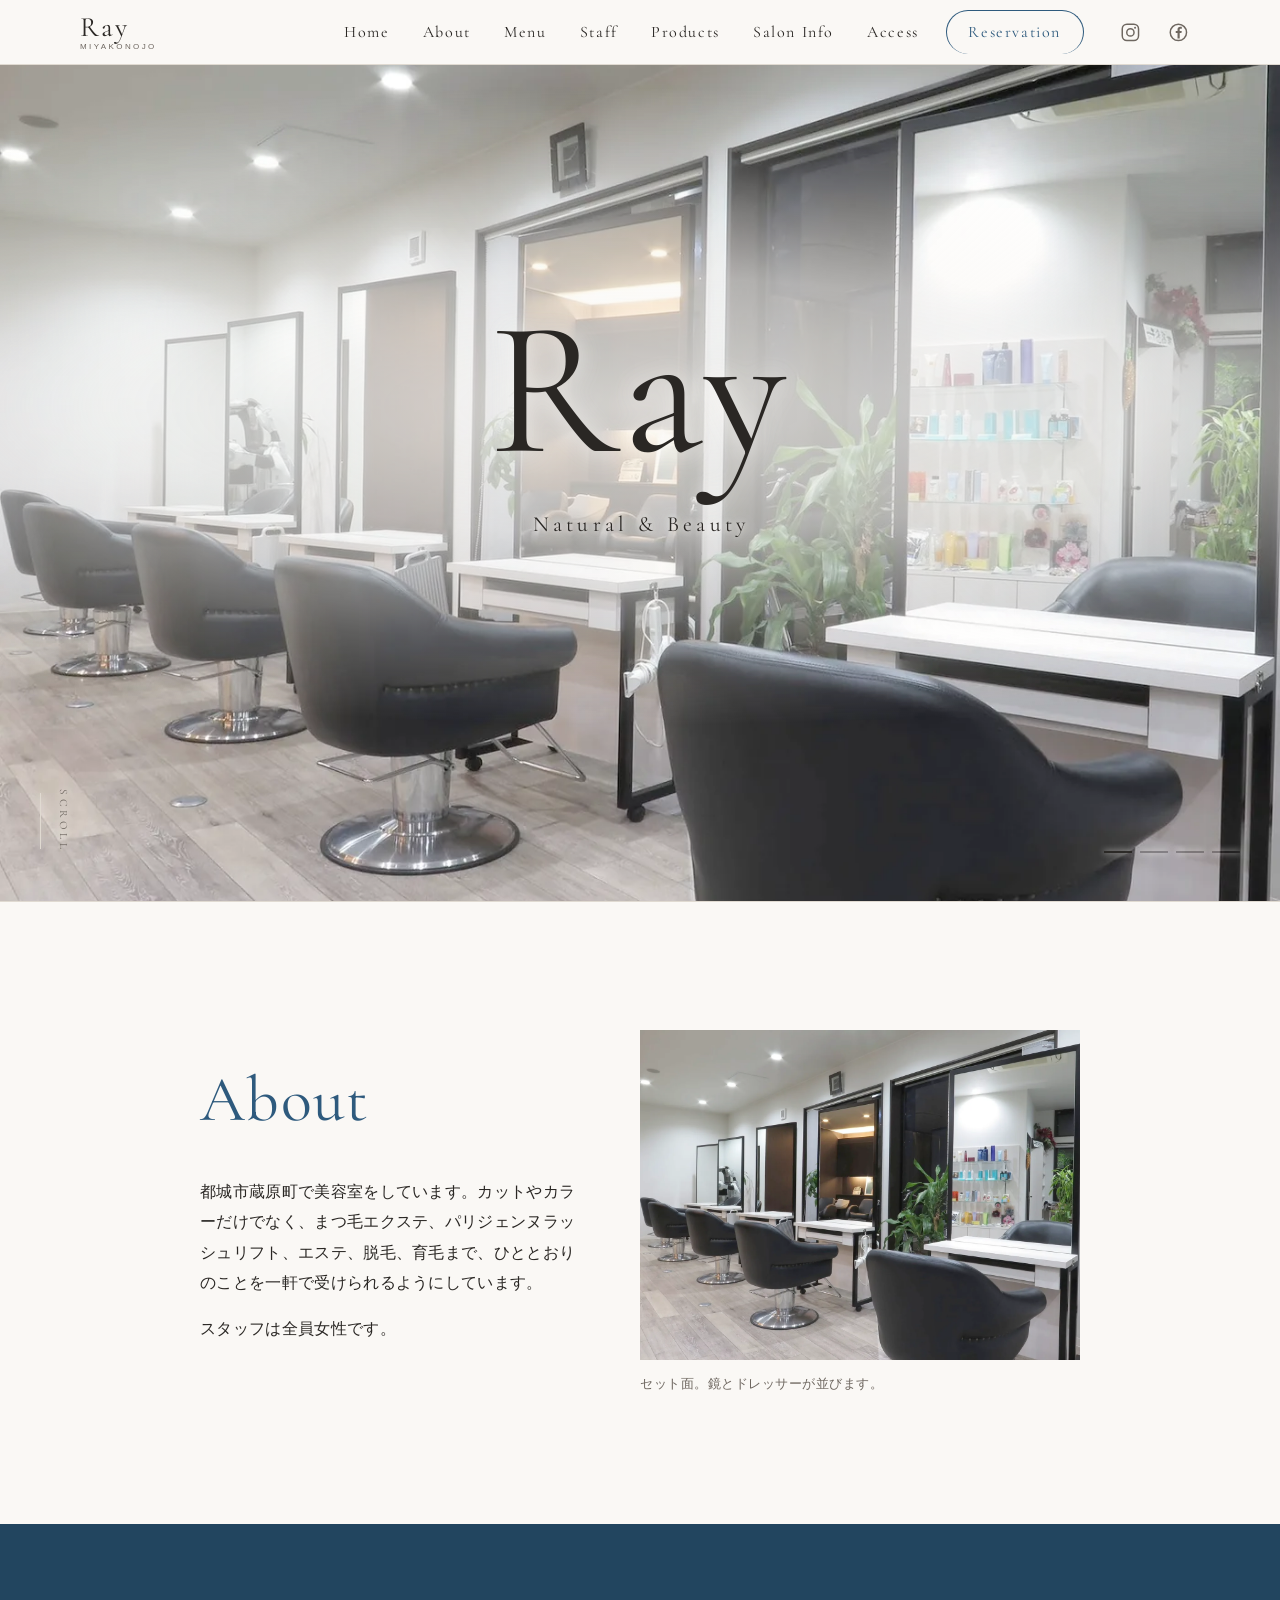
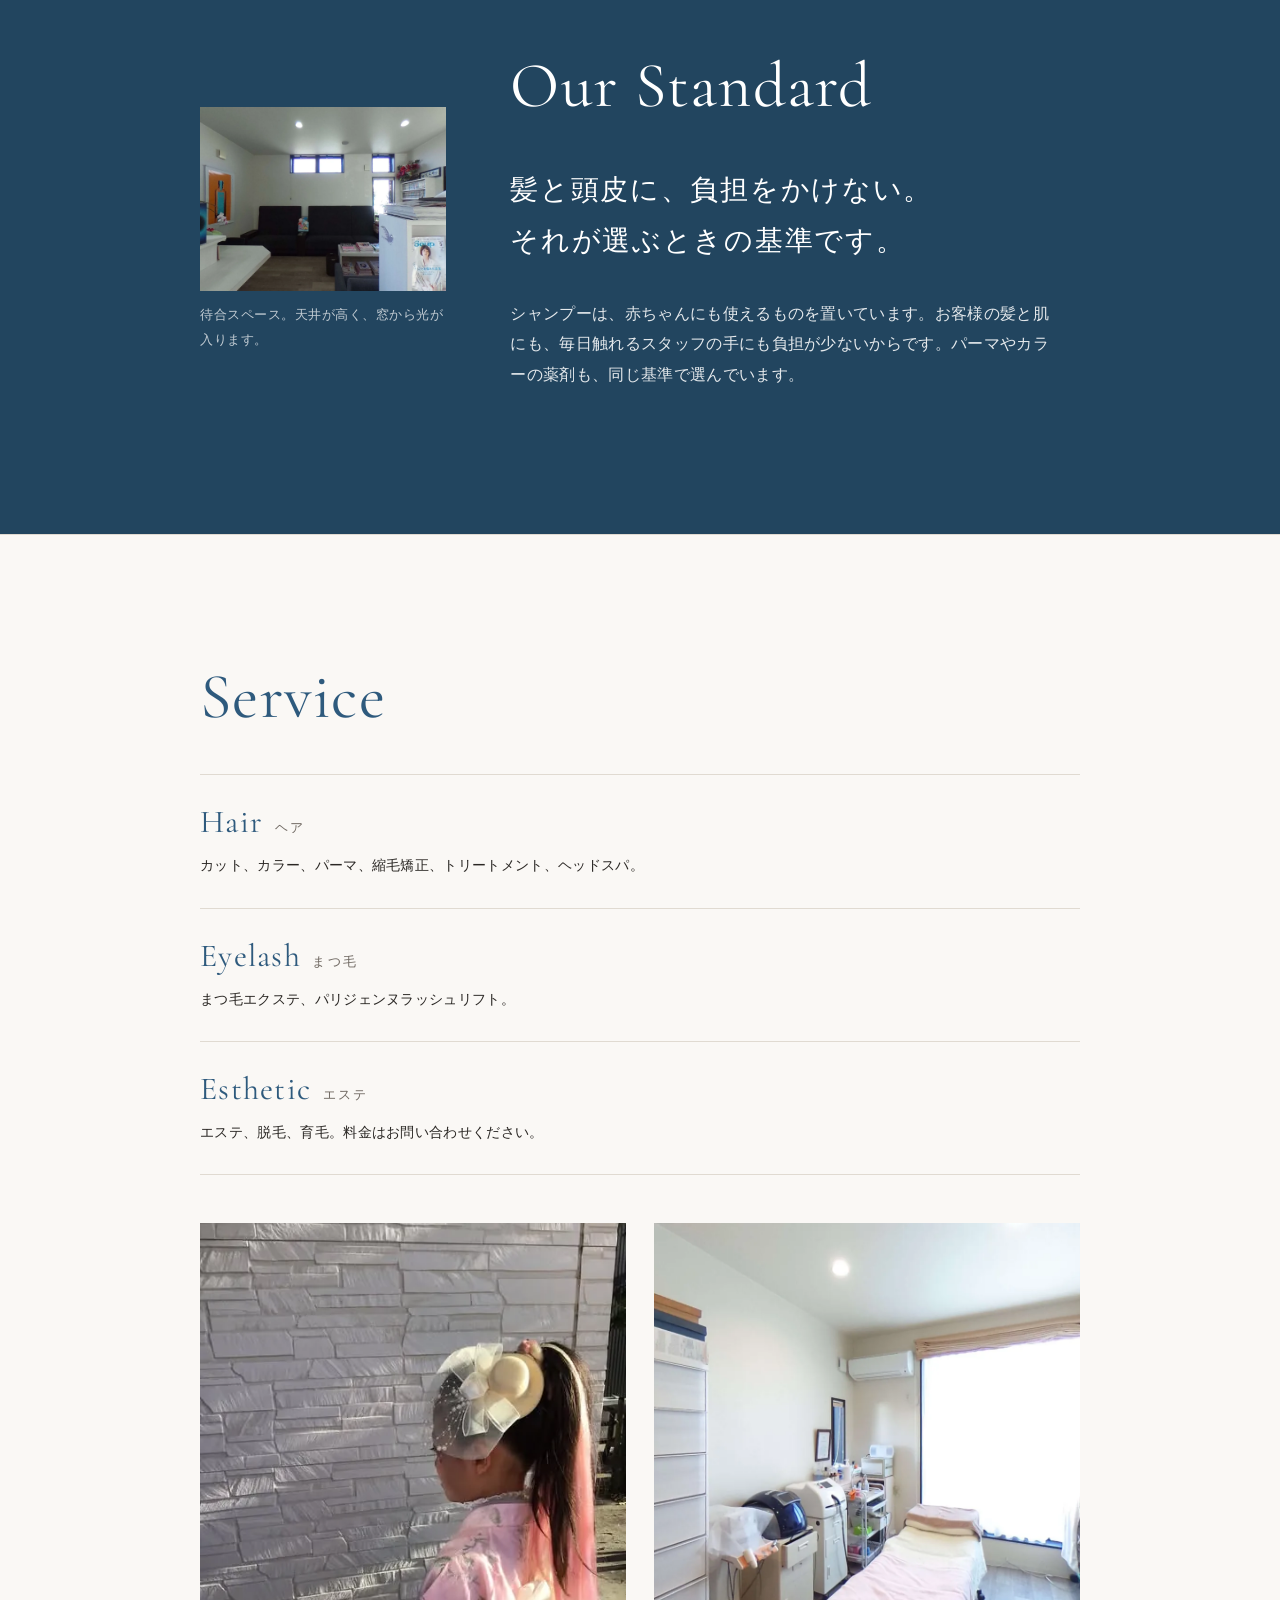
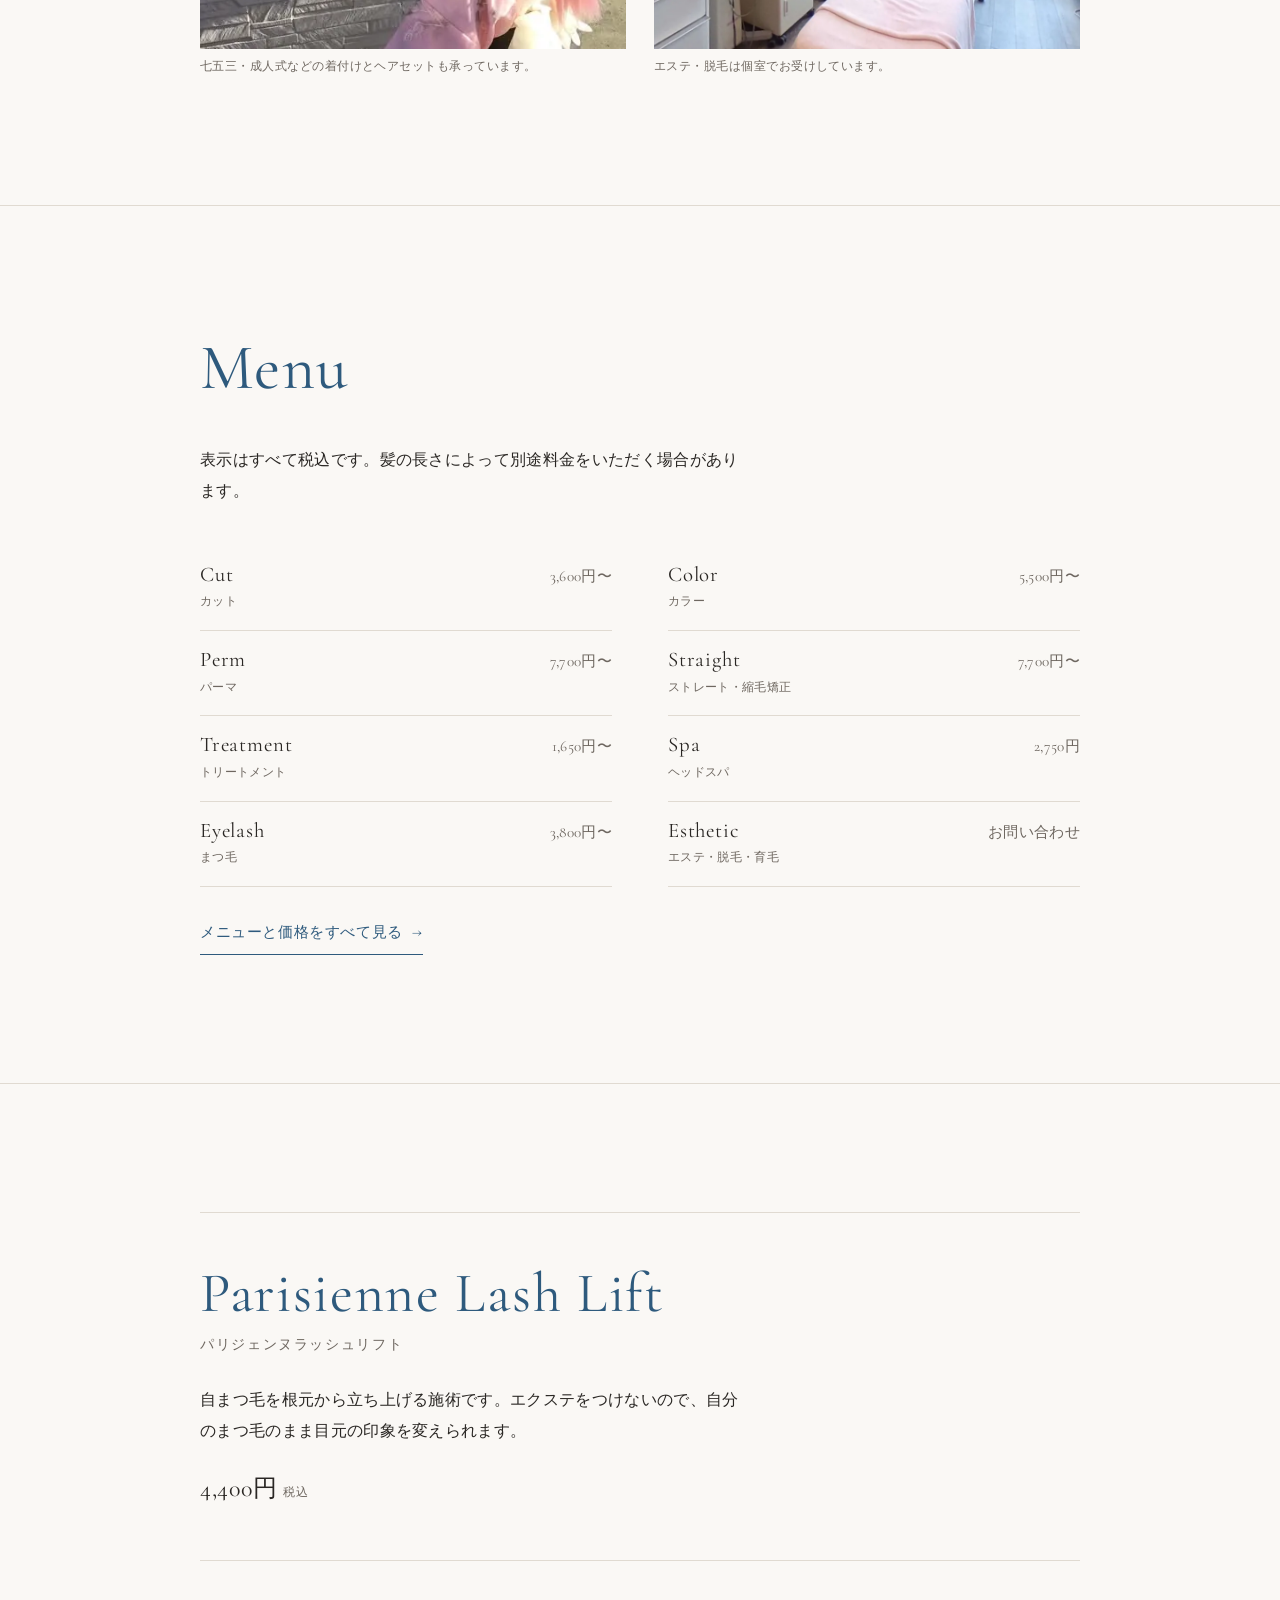
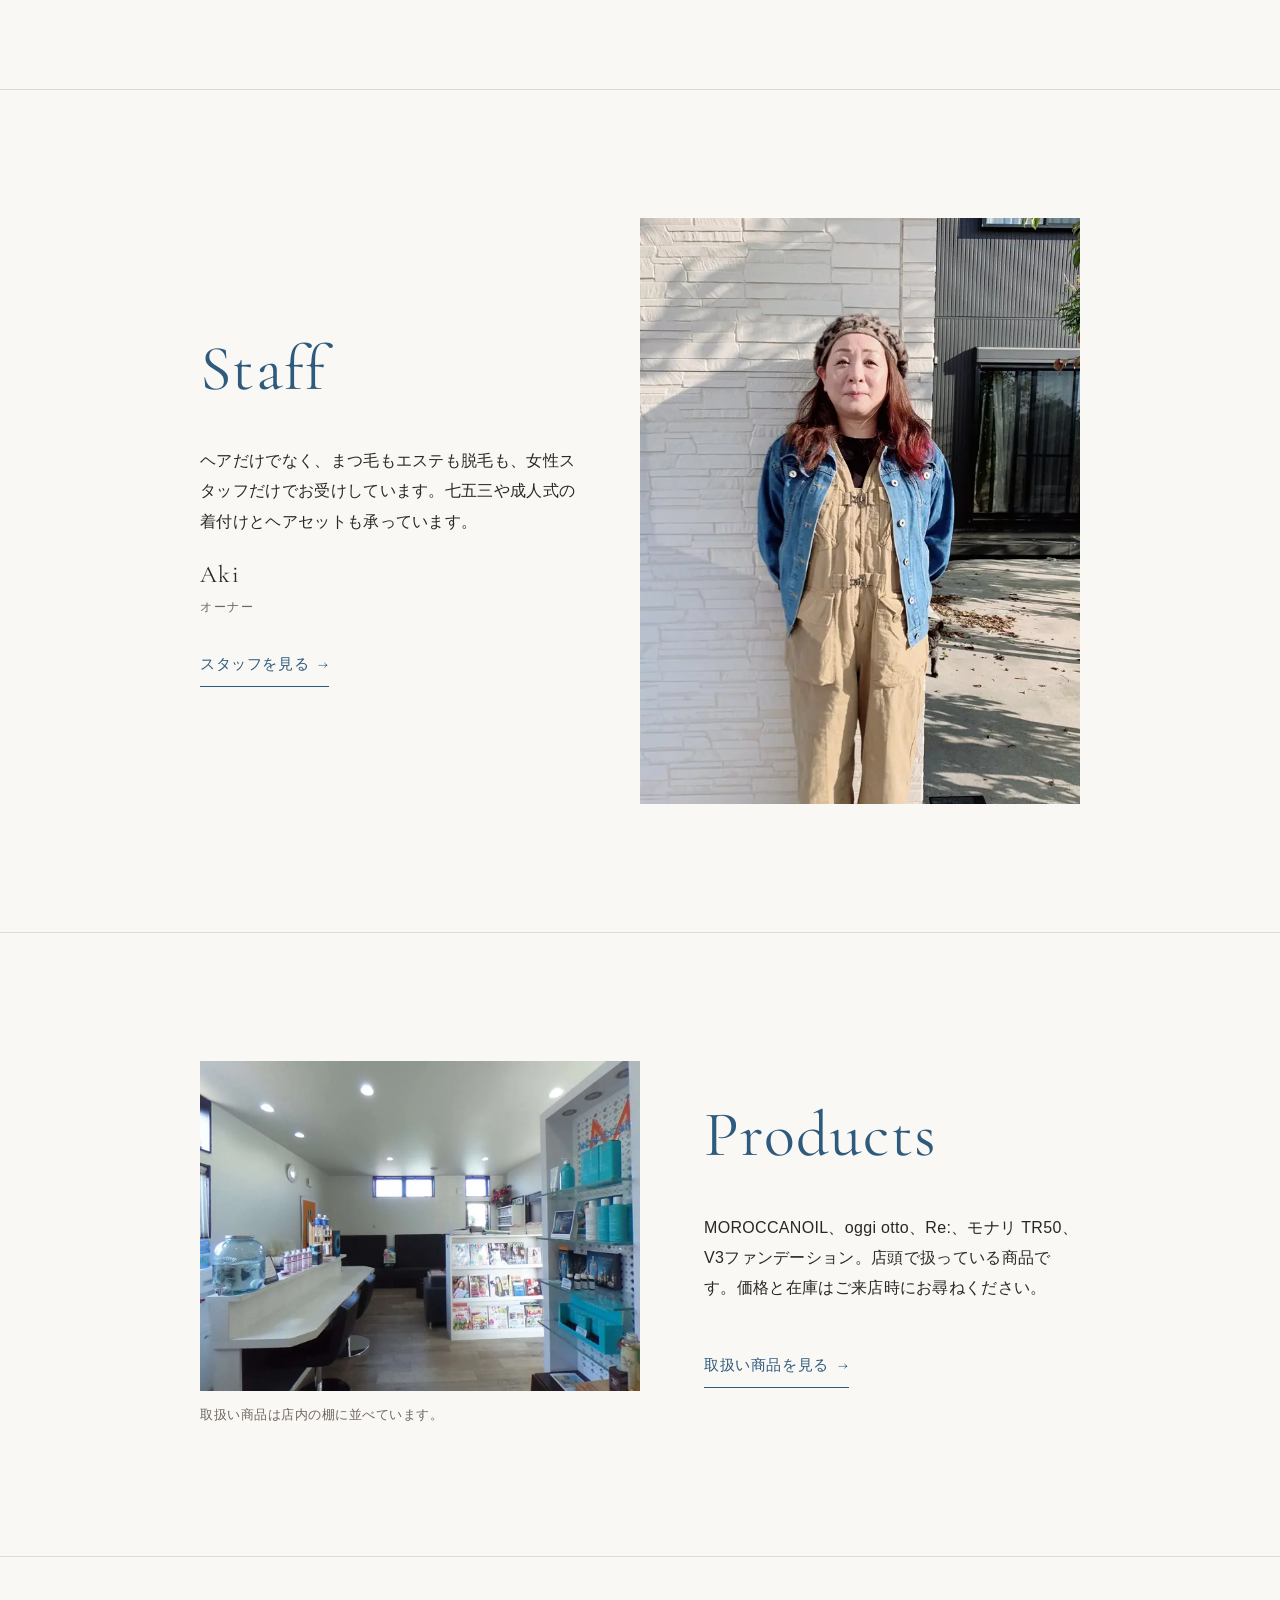
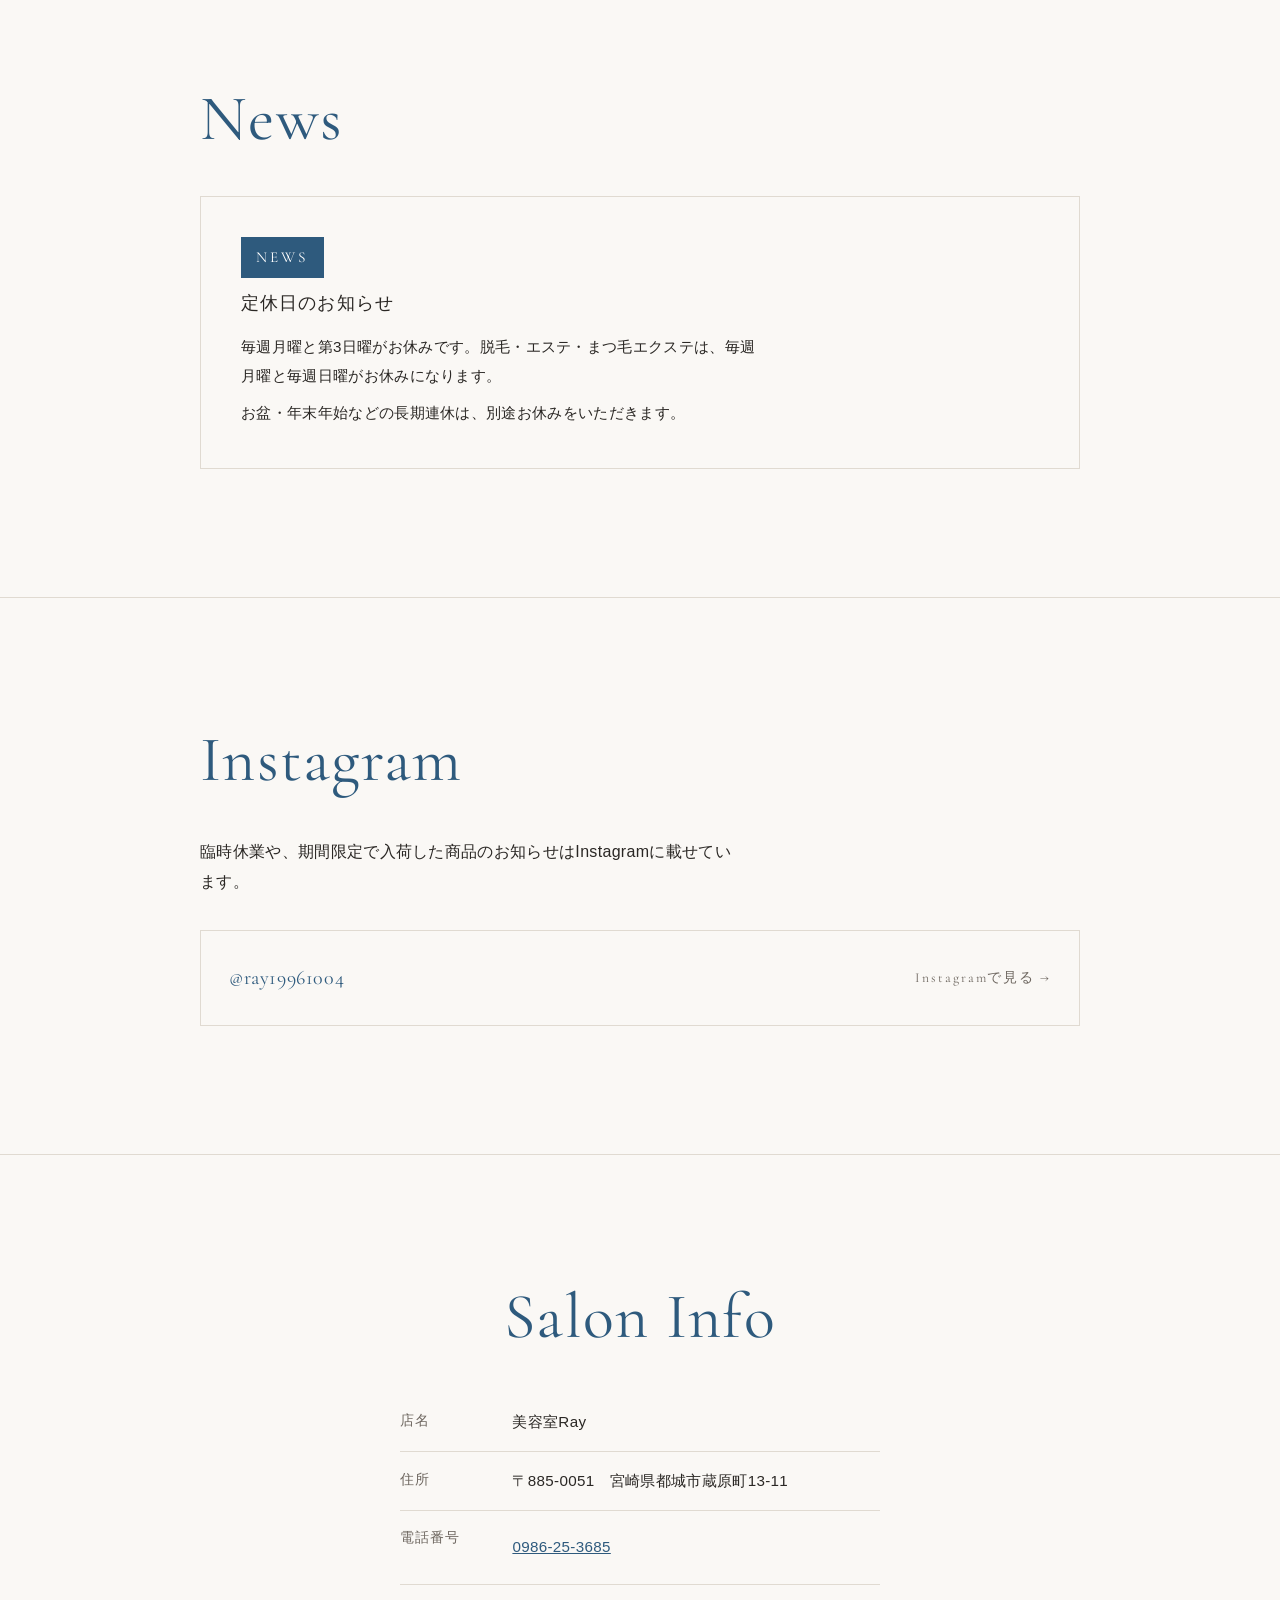
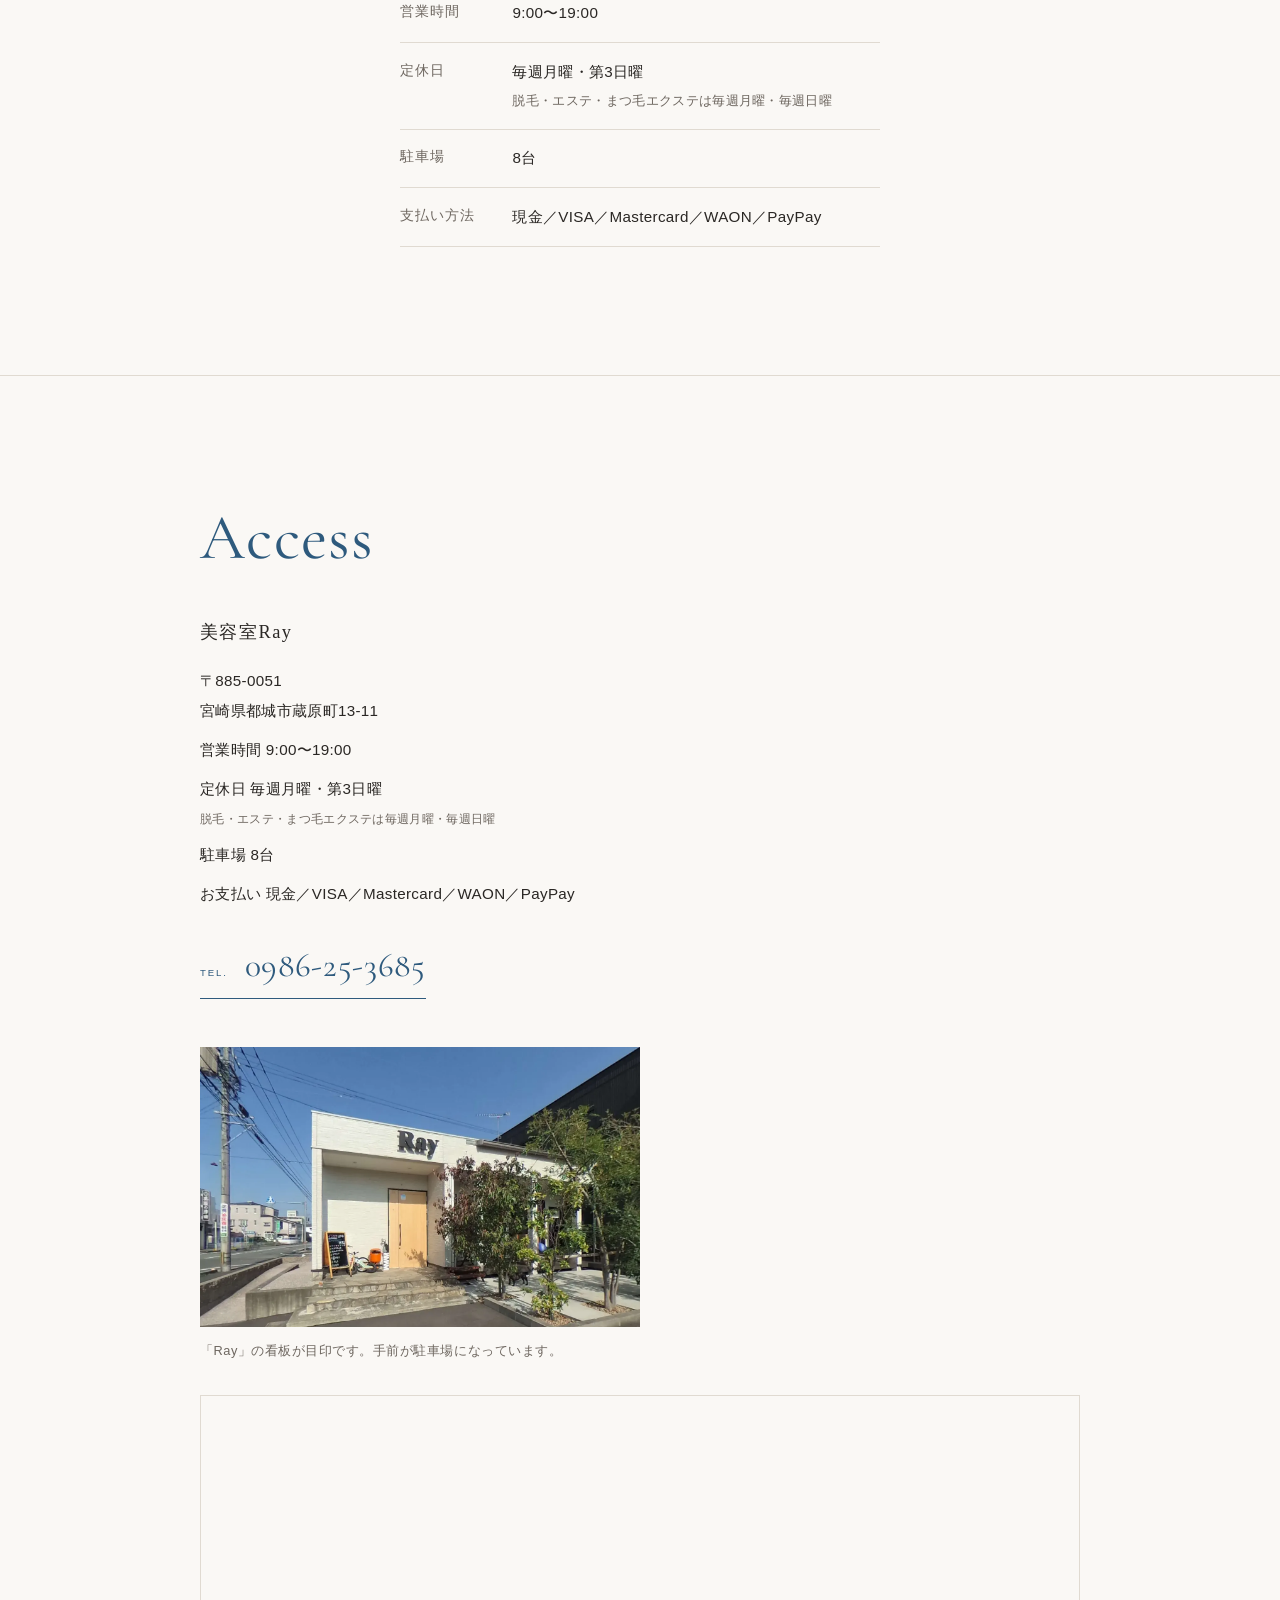
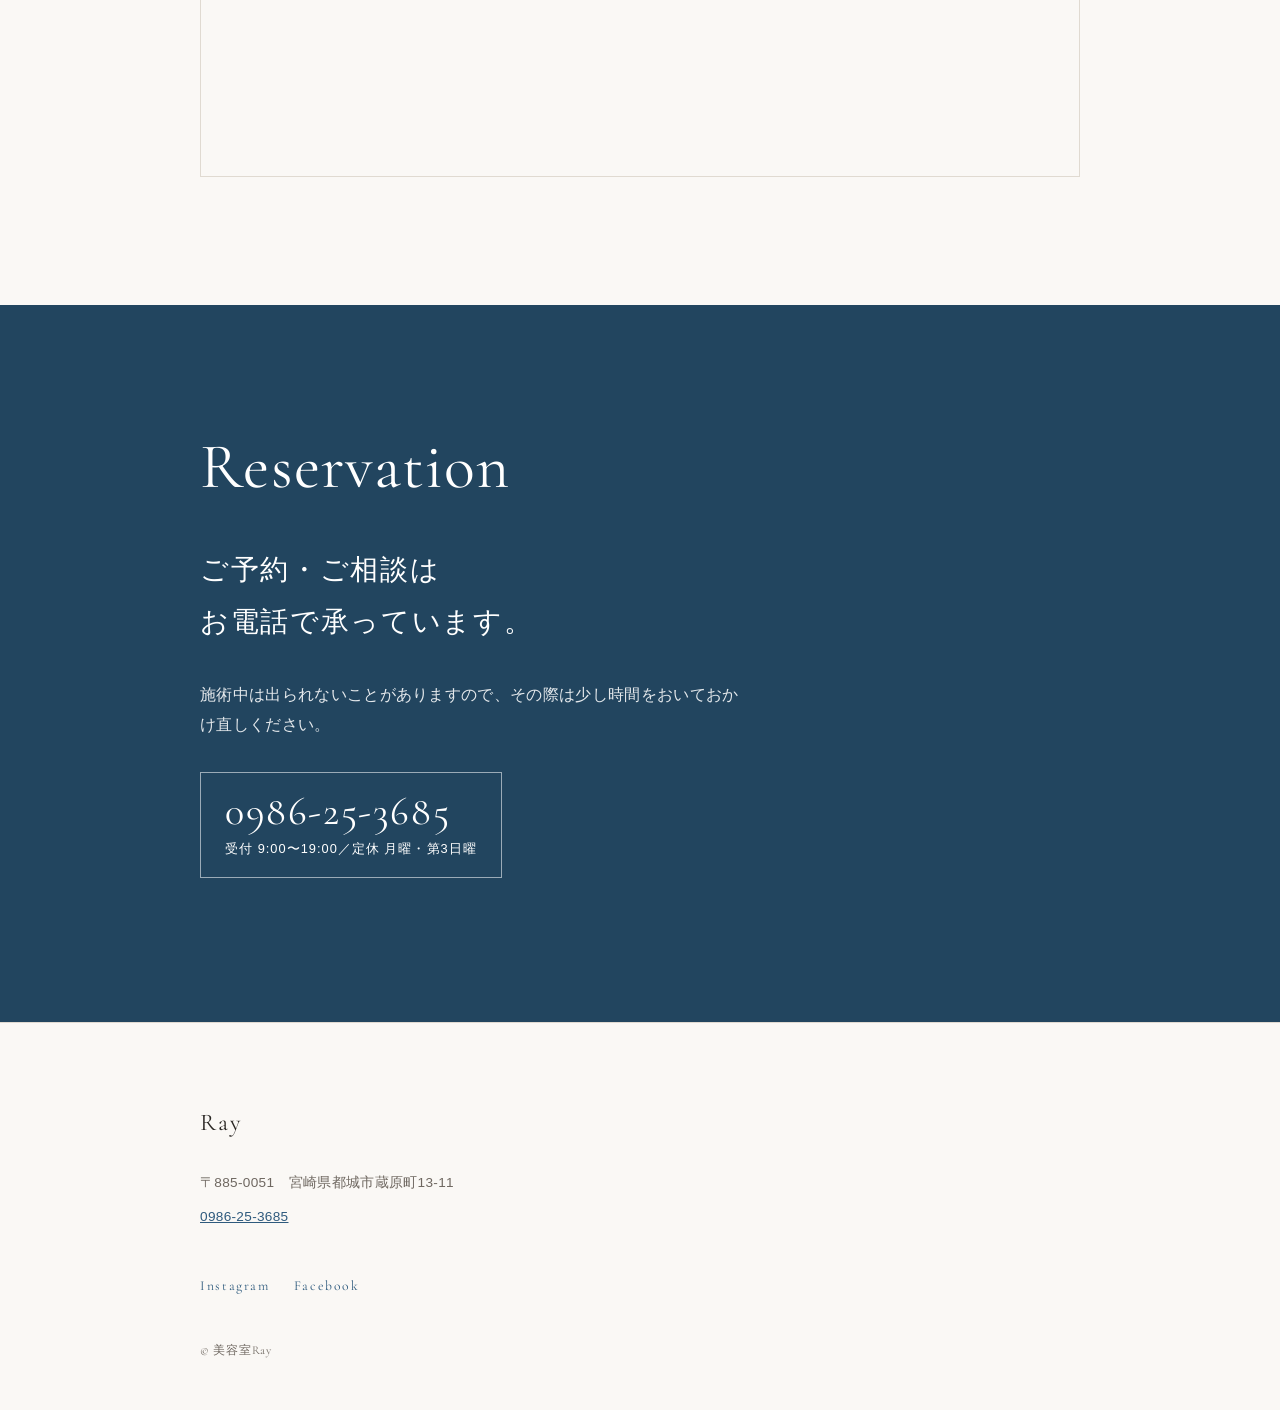
==== commit 9b7b1150: "v1: 写真の差し替えと Access の作り直し Co-Authored-By: Claude Opus 5 <noreply@anthropic.com>" ====
--- a/v1/index.html
+++ b/v1/index.html
@@ -21,7 +21,7 @@
 <link rel="preconnect" href="https://fonts.gstatic.com" crossorigin>
 <link rel="stylesheet" href="https://fonts.googleapis.com/css2?family=Cormorant+Garamond:wght@400;500&display=swap">
 <link rel="icon" href="favicon.svg" type="image/svg+xml">
-<link rel="stylesheet" href="style.css?v=20261009b">
+<link rel="stylesheet" href="style.css?v=20261010a">
 
 <script type="application/ld+json">
 {
@@ -108,7 +108,7 @@
       <img class="is-on" src="assets/interior-seats.webp" width="1400" height="1050"
            fetchpriority="high" decoding="async"
            alt="美容室Rayの店内。鏡とセット面が並ぶ">
-      <img data-src="assets/hero-2.webp" width="1400" height="788" decoding="async" alt="">
+      <img data-src="assets/hero-night.webp" width="1400" height="1050" decoding="async" alt="">
       <img data-src="assets/hero-4.webp" width="1400" height="788" decoding="async" alt="">
       <img data-src="assets/hero-3.webp" width="1400" height="788" decoding="async" alt="">
     </div>
@@ -136,25 +136,28 @@
         <p>スタッフは全員女性です。</p>
       </div>
       <figure class="figure cols__media figure--bleed" style="margin-top:0">
+        <img src="assets/interior-seats.webp" width="1400" height="1050" loading="lazy" decoding="async"
+             alt="美容室Rayの店内。鏡とセット面が並ぶ">
+        <figcaption>セット面。鏡とドレッサーが並びます。</figcaption>
+      </figure>
+    </div>
+  </section>
+
+  <!-- 3. Our Standard ★反転 ---------------------------------
+       NANEA「We think」/ STILL「Holistic Beauty Menu」の型:
+       背景を反転させ、店の主張を1セクション使って打つ -->
+  <section class="section section--invert" id="standard">
+    <div class="wrap cols cols--media-first cols--media-sm reveal">
+      <div>
+        <h2 class="section__head"><span class="en">Our Standard</span></h2>
+        <p class="lede">髪と頭皮に、負担をかけない。<br>それが選ぶときの基準です。</p>
+        <p>シャンプーは、赤ちゃんにも使えるものを置いています。お客様の髪と肌にも、毎日触れるスタッフの手にも負担が少ないからです。パーマやカラーの薬剤も、同じ基準で選んでいます。</p>
+      </div>
+      <figure class="figure cols__media" style="margin-top:0">
         <img src="assets/interior-wide.webp" width="1200" height="900" loading="lazy" decoding="async"
              alt="美容室Rayの待合スペース。黒いソファと高い天井、窓からの光">
         <figcaption>待合スペース。天井が高く、窓から光が入ります。</figcaption>
       </figure>
-    </div>
-  </section>
-
-  <!-- 3. Our Standard ★反転 ---------------------------------
-       NANEA「We think」/ STILL「Holistic Beauty Menu」の型:
-       背景を反転させ、店の主張を1セクション使って打つ -->
-  <section class="section section--invert section--photo" id="standard">
-    <div class="photo-bg">
-      <img src="assets/interior-shampoo.webp" width="1200" height="900" loading="lazy" decoding="async"
-           alt="美容室Rayのシャンプー台。落ち着いた色の壁に3台が並ぶ">
-    </div>
-    <div class="wrap reveal">
-      <h2 class="section__head"><span class="en">Our Standard</span></h2>
-      <p class="lede">髪と頭皮に、負担をかけない。<br>それが選ぶときの基準です。</p>
-      <p>シャンプーは、赤ちゃんにも使えるものを置いています。お客様の髪と肌にも、毎日触れるスタッフの手にも負担が少ないからです。パーマやカラーの薬剤も、同じ基準で選んでいます。</p>
     </div>
   </section>
 
@@ -347,12 +350,21 @@
   <section class="section" id="access">
     <div class="wrap reveal">
       <h2 class="section__head"><span class="en">Access</span></h2>
-      <p>〒885-0051　宮崎県都城市蔵原町13-11。駐車場は8台分あります。</p>
+      <div class="acc-info">
+        <p class="acc-info__name">美容室Ray</p>
+        <p class="acc-info__line">〒885-0051<br>宮崎県都城市蔵原町13-11</p>
+        <p class="acc-info__line">営業時間 9:00〜19:00</p>
+        <p class="acc-info__line">定休日 毎週月曜・第3日曜</p>
+        <p class="acc-info__sub">脱毛・エステ・まつ毛エクステは毎週月曜・毎週日曜</p>
+        <p class="acc-info__line">駐車場 8台</p>
+        <p class="acc-info__line">お支払い 現金／VISA／Mastercard／WAON／PayPay</p>
+        <a class="acc-info__tel" href="tel:0986253685"><span>TEL.</span>0986-25-3685</a>
+      </div>
 
       <figure class="figure figure--offset-left figure--bleed">
-        <img src="assets/exterior-night.webp" width="1400" height="1050" loading="lazy" decoding="async"
-             alt="夜の美容室Rayの外観。「Ray」の看板が点灯し、手前が駐車場">
-        <figcaption>「Ray」の看板が目印です。夜は看板が点灯します。手前が駐車場になっています。</figcaption>
+        <img src="assets/exterior-day.webp" width="1400" height="889" loading="lazy" decoding="async"
+             alt="美容室Rayの外観。白い建物に「Ray」の看板、手前が駐車場">
+        <figcaption>「Ray」の看板が目印です。手前が駐車場になっています。</figcaption>
       </figure>
 
       <div class="map">
--- a/v1/style.css
+++ b/v1/style.css
@@ -1207,11 +1207,6 @@
    ※このブロックも 9a2eedf で誤って削除されていた。
      section が position:static のままだと、中の .photo-bg が
      別の祖先を基準に配置されてしまい、写真が正しい位置に出ない。 */
-.section--photo {
-  position: relative;
-  border-top: none;
-}
-.section--photo > .wrap { position: relative; }
 
 /* `.fader` はJSの目印(document.querySelectorAll('.fader'))で、
    見た目は `.photo-bg img` 側で付けている。スタイル定義が無いのは意図的。 */
@@ -1333,3 +1328,53 @@
   object-fit: cover;
   object-position: center top;
 }
+
+/* 反転セクションの中に写真を置いたときのキャプション。
+   Our Standard を全面背景から「写真左 / 文字右」に組み替えたことで必要になった。 */
+.section--invert .figure figcaption { color: rgba(255,255,255,.72); }
+
+/* --- Access の店舗情報 ----------------------------------------
+   ラベルと値を dl で分けず、1行ずつ読ませる形。 */
+.acc-info { margin: clamp(1.5rem, 5vw, 2.25rem) 0 0; }
+.acc-info__name {
+  margin: 0 0 1rem;
+  font-family: var(--serif-ja);
+  font-size: 1.15rem;
+  letter-spacing: .08em;
+}
+.acc-info__line { margin: 0 0 .6rem; font-size: .95rem; line-height: 1.95; }
+.acc-info__sub {
+  margin: -.35rem 0 .6rem;
+  font-size: .78rem;
+  line-height: 1.8;
+  color: var(--muted);
+}
+.acc-info__tel {
+  display: inline-flex;
+  align-items: baseline;
+  gap: .5em;
+  min-height: 44px;
+  margin-top: 1rem;
+  text-decoration: none;
+  color: var(--accent);
+  font-family: var(--serif-en);
+  font-size: clamp(1.6rem, 7vw, 2.1rem);
+  letter-spacing: .02em;
+  border-bottom: 1px solid currentColor;
+}
+.acc-info__tel span {
+  font-family: var(--sans-ja);
+  font-size: .6rem;
+  letter-spacing: .2em;
+}
+
+/* 写真より文字が主役の2カラム。
+   cols--media-first は写真440px固定で、本文に376pxしか残らず
+   「負担をかけな / い。」のように不自然に折れていた。写真側を細くする。
+   後ろに置いて、先の .cols--media-first の指定を上書きする。 */
+@media (min-width: 768px) {
+  /* 固定幅(20rem)だと768pxで文字側に318pxしか残らず、まだ折れていた。
+     見出し「髪と頭皮に、負担をかけない。」の必要幅は実測416px。
+     割合にすると768pxでも457px残る。 */
+  .cols--media-sm { grid-template-columns: minmax(0, 28%) minmax(0, 1fr); }
+}
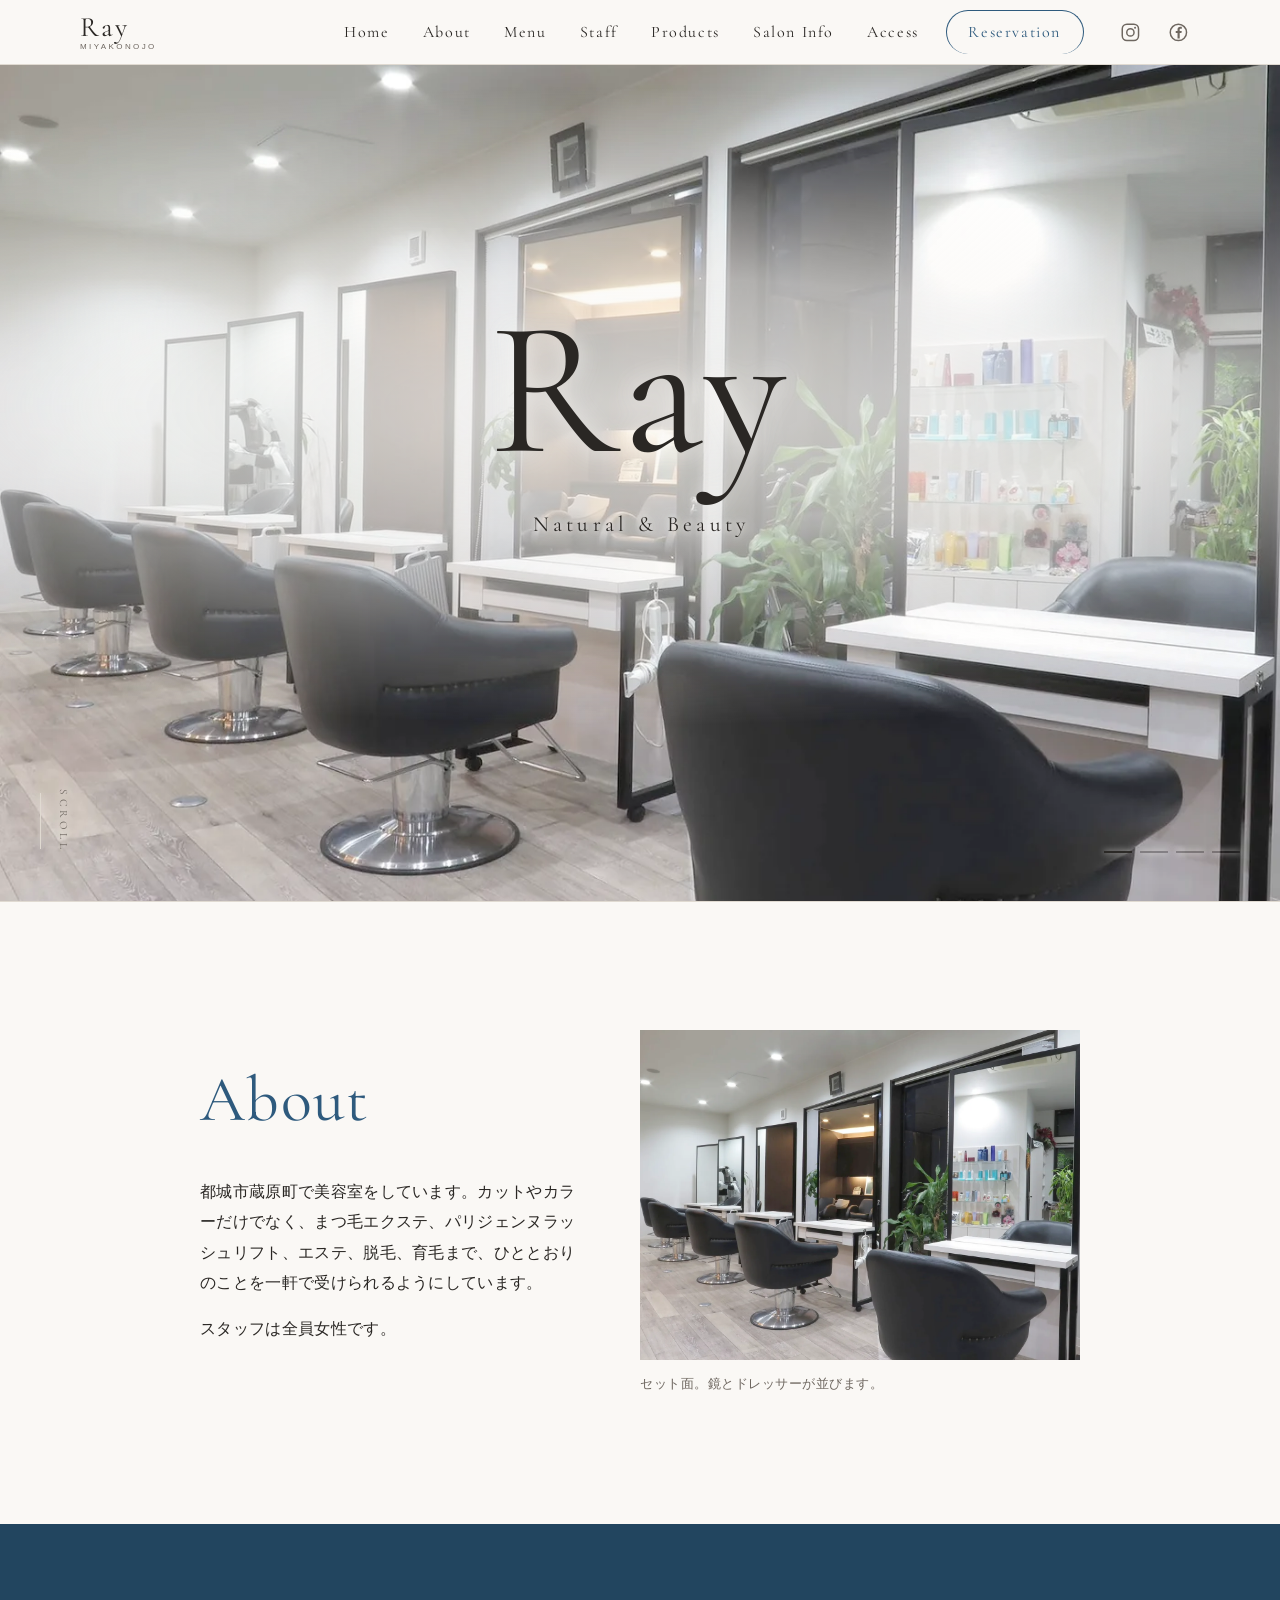
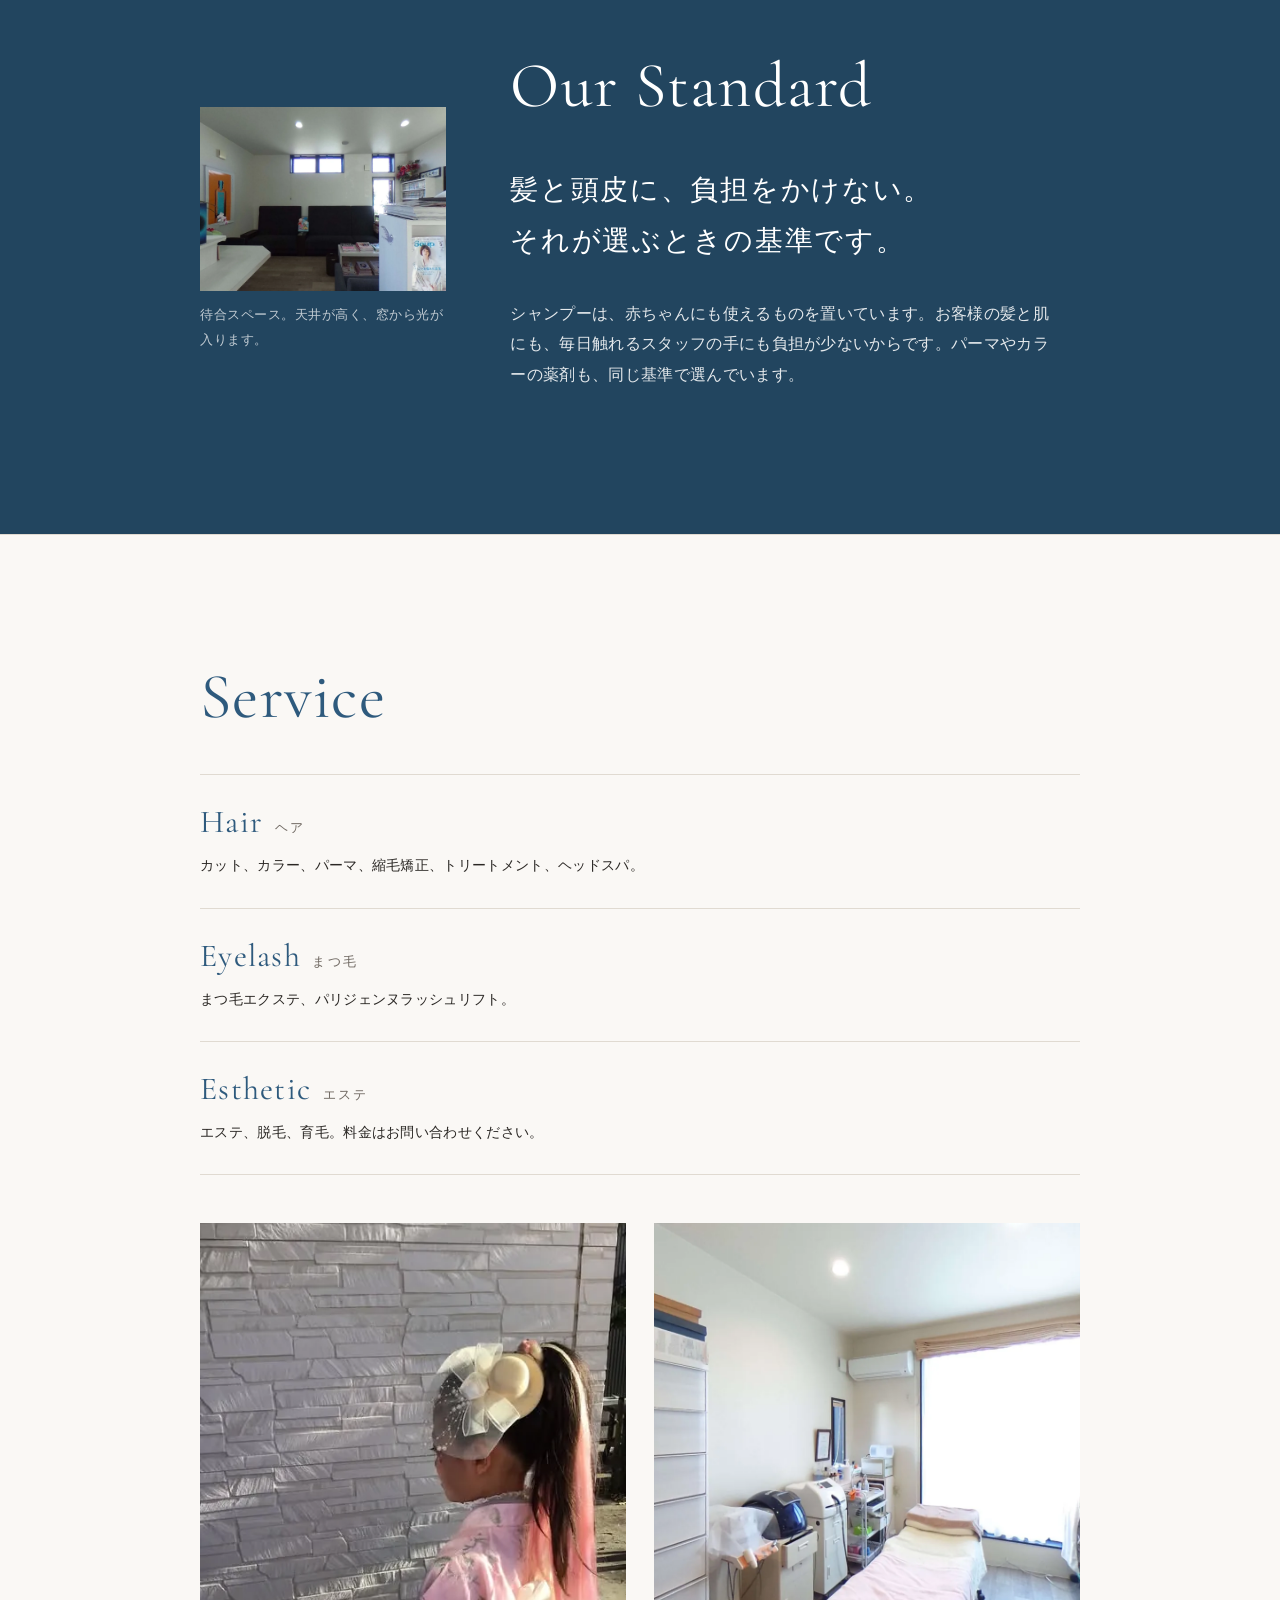
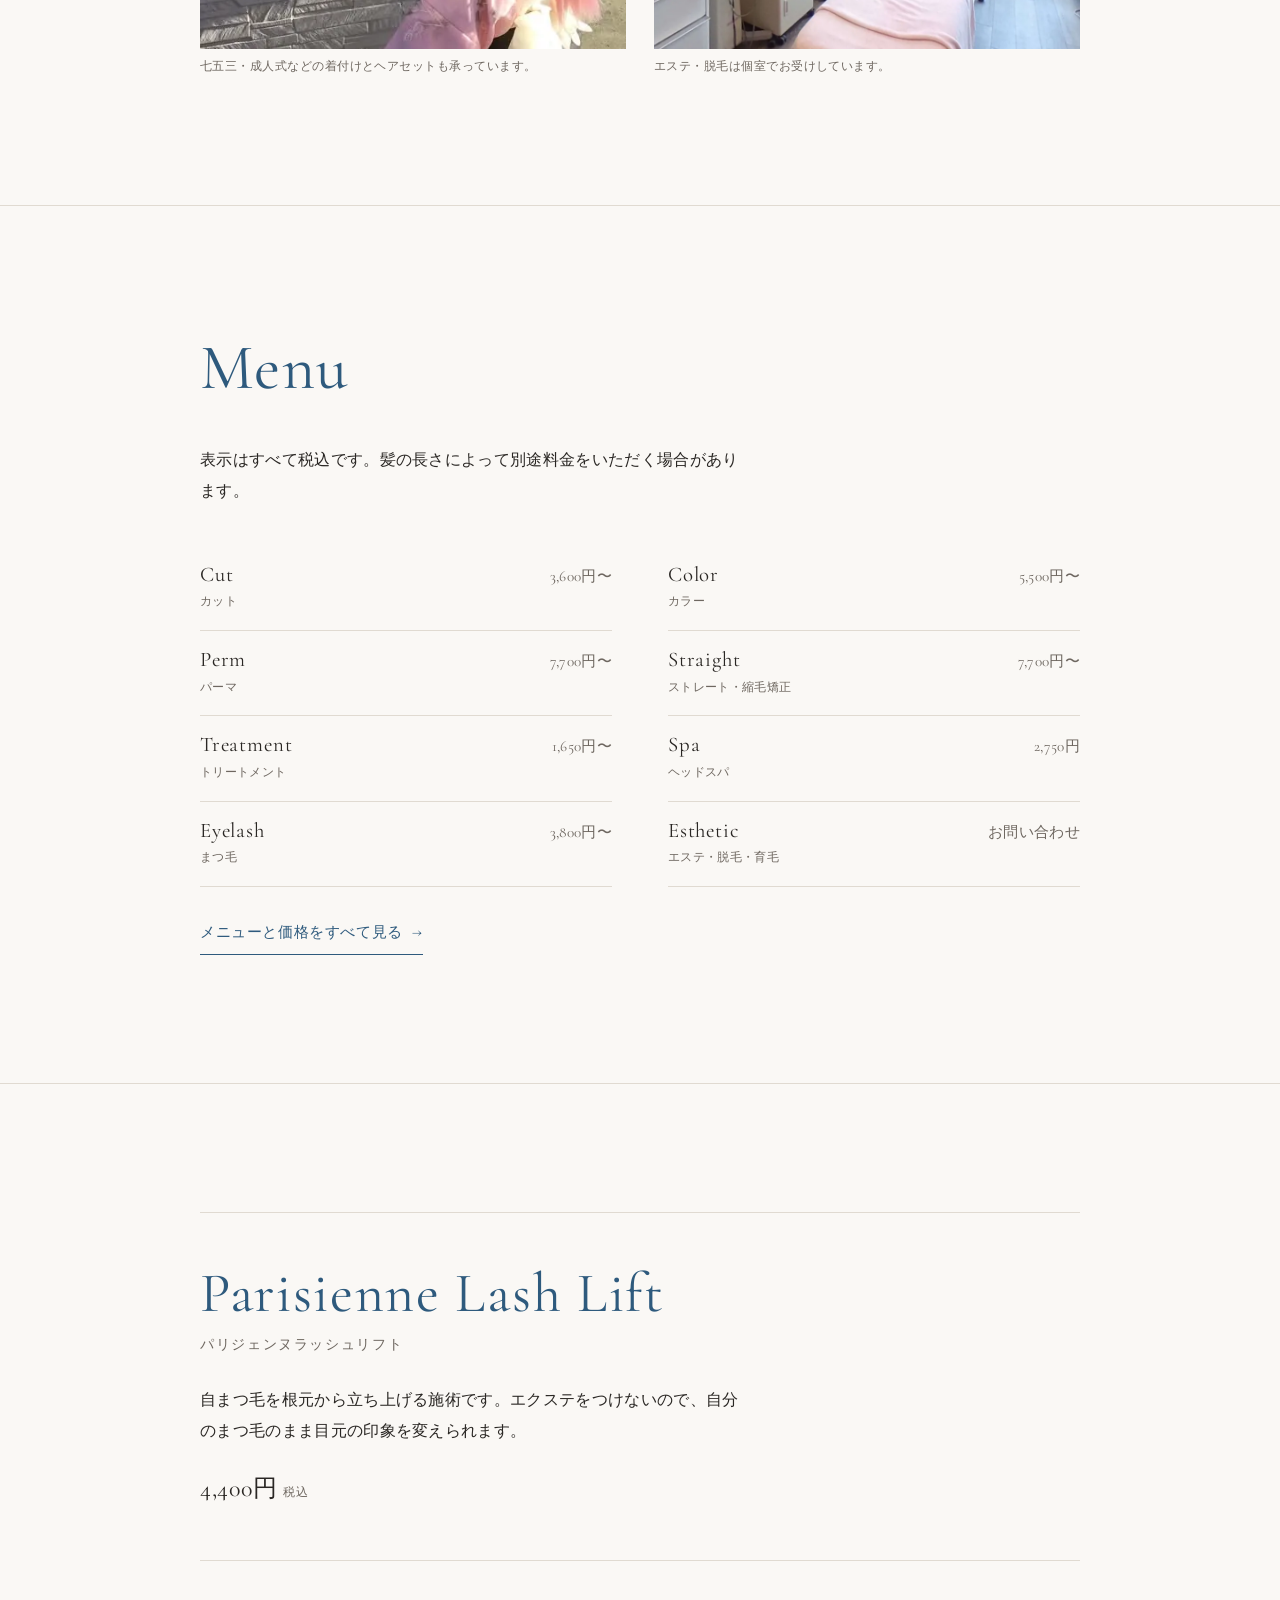
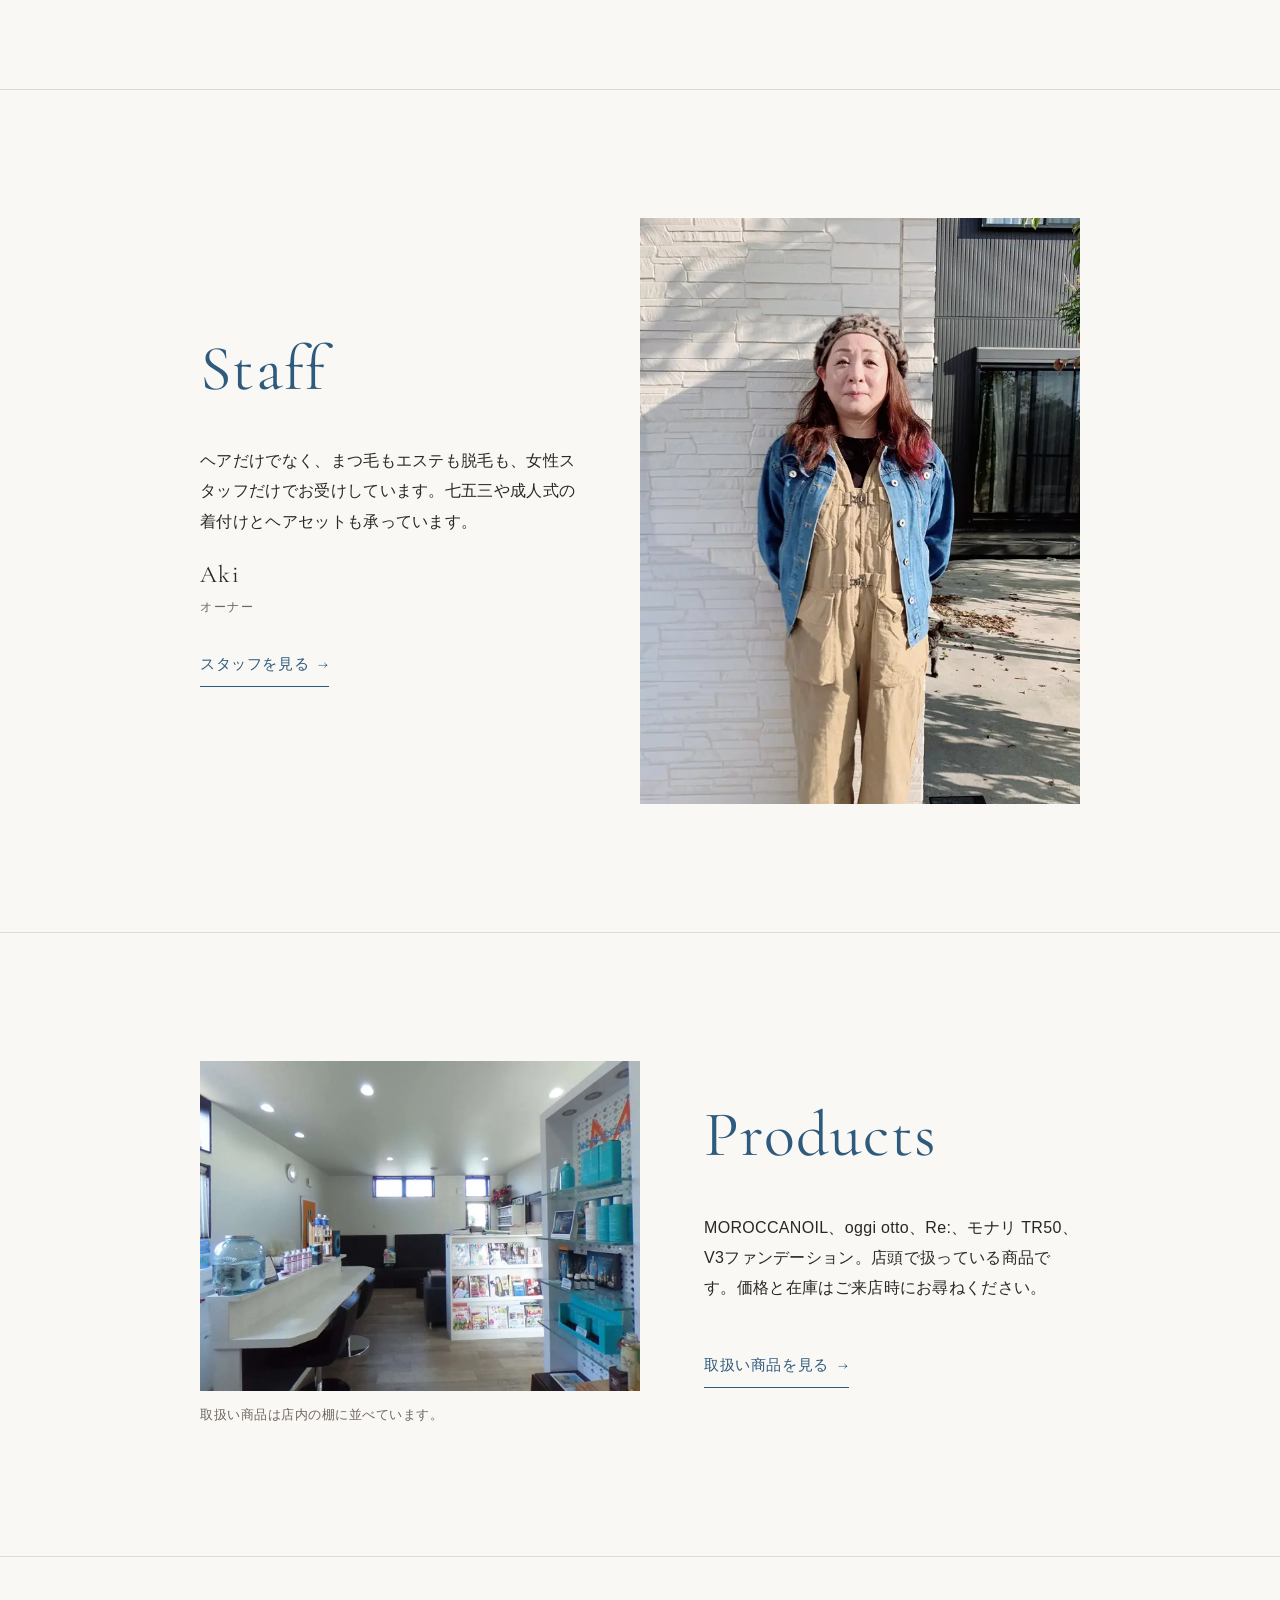
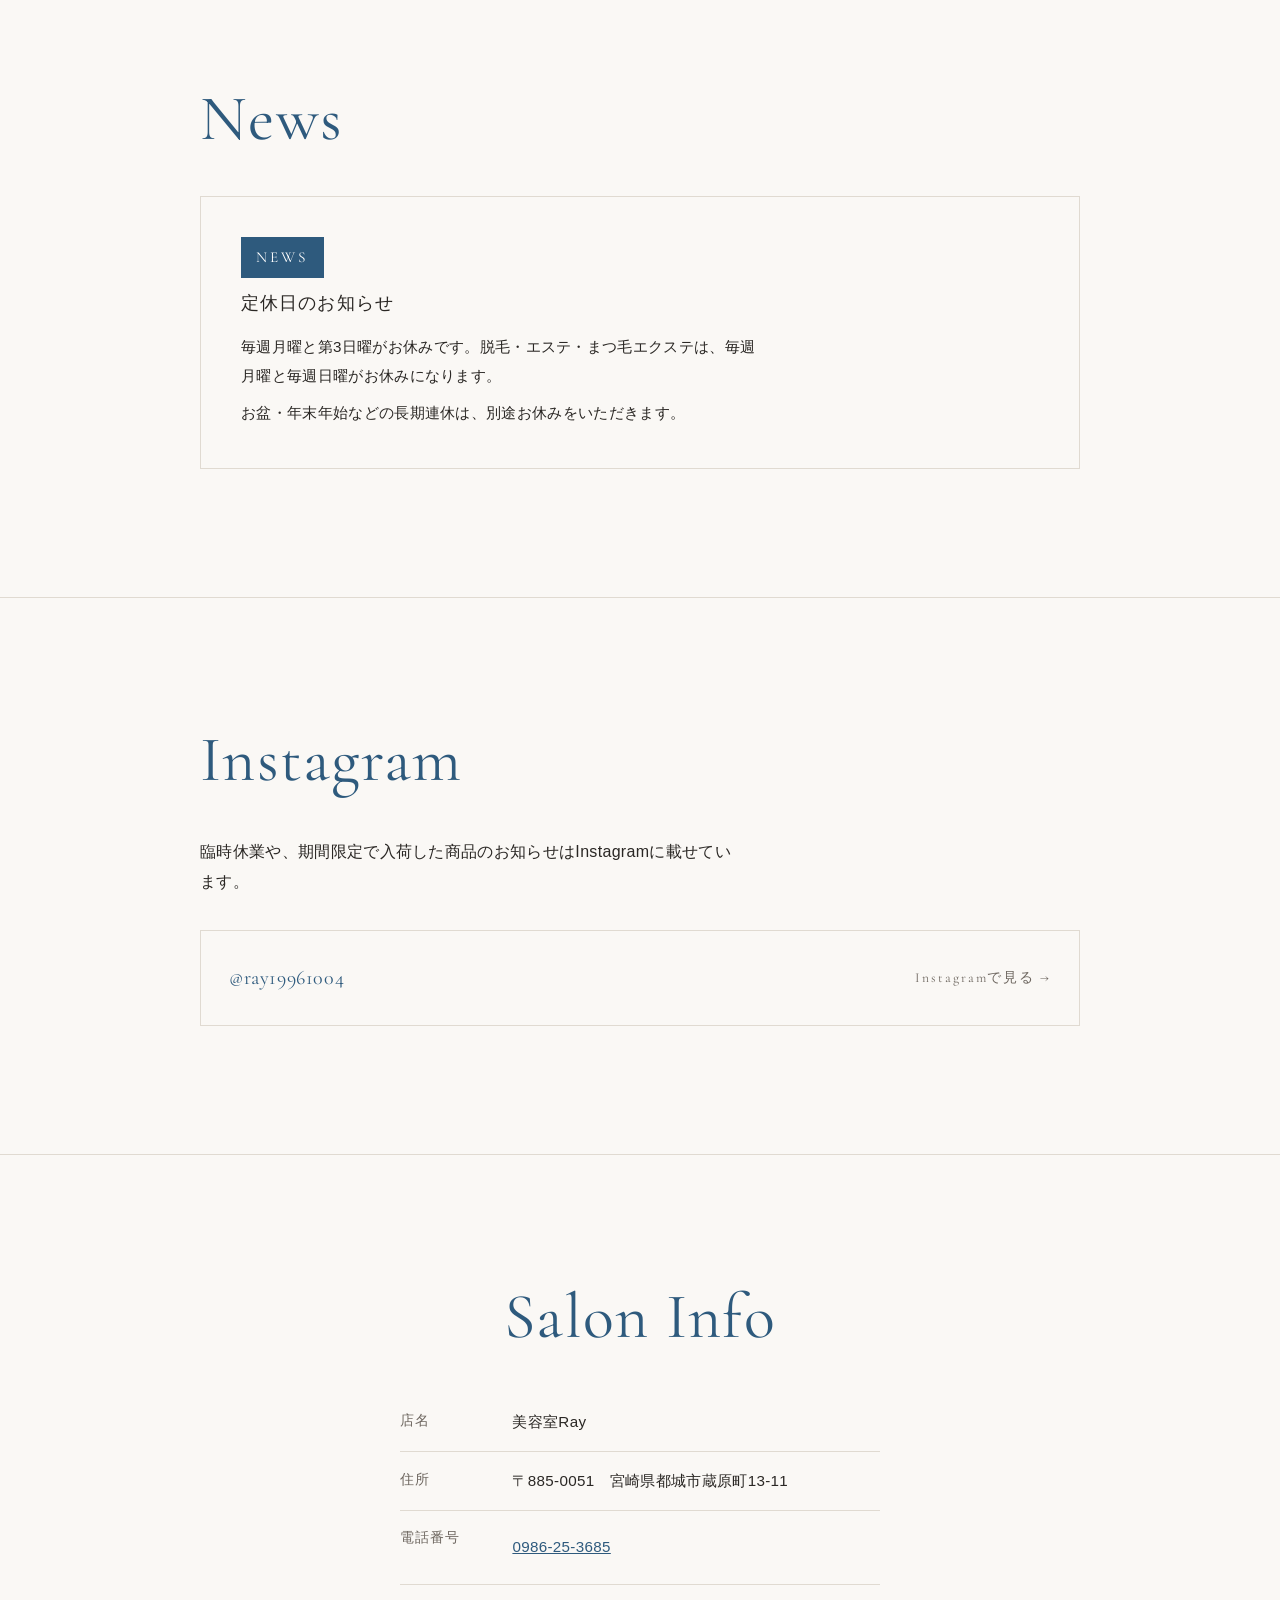
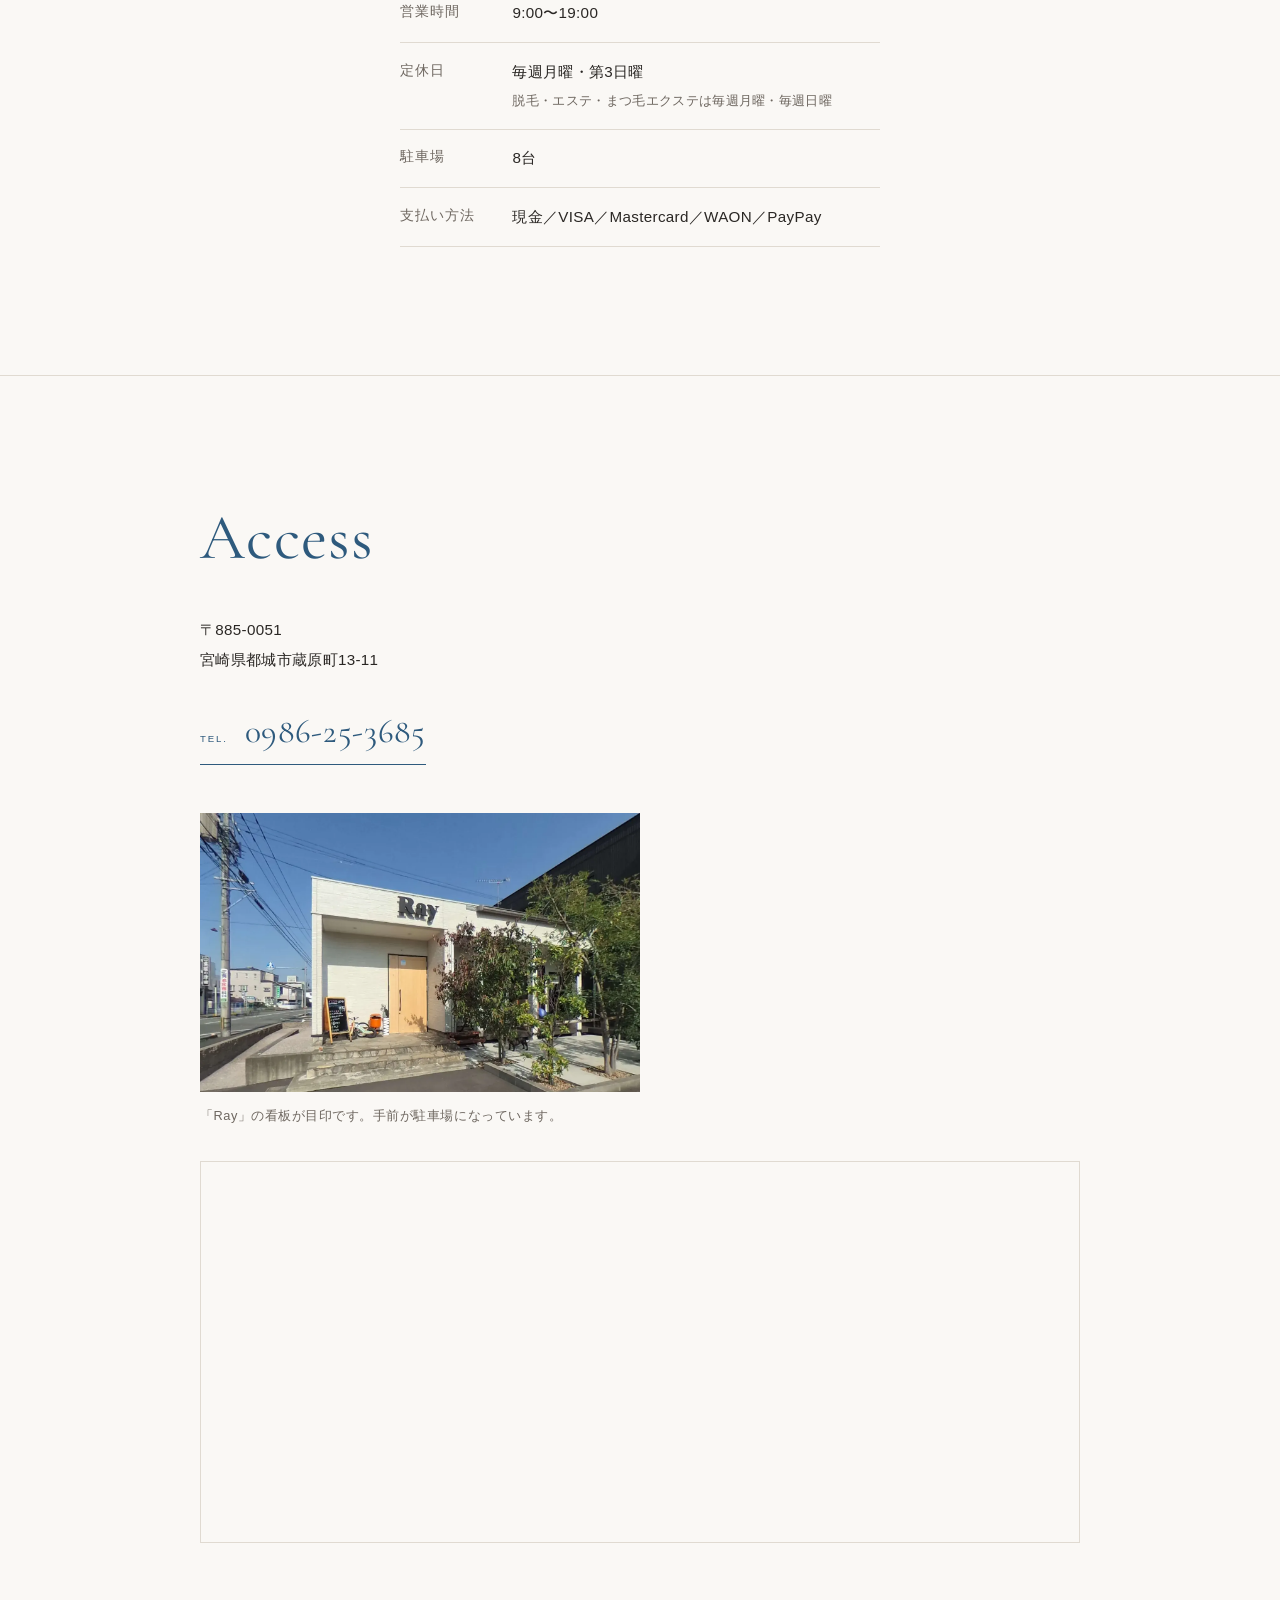
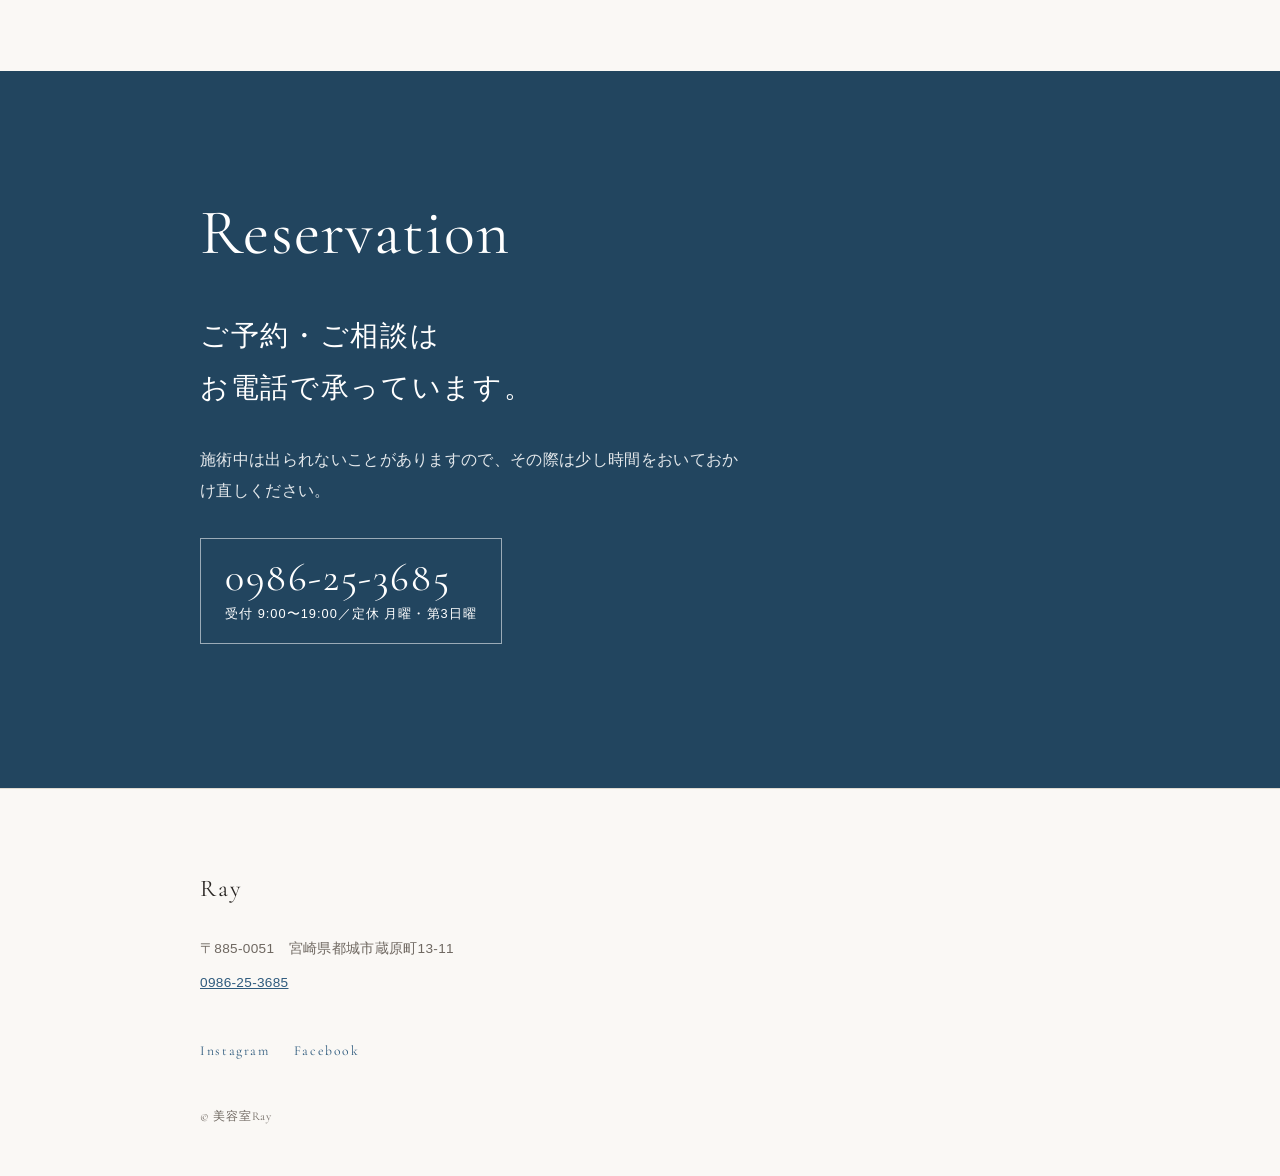
==== commit c3bc6f19: "v1: Access を住所と電話だけにした Co-Authored-By: Claude Opus 5 <noreply@anthropic.com>" ====
--- a/v1/index.html
+++ b/v1/index.html
@@ -21,7 +21,7 @@
 <link rel="preconnect" href="https://fonts.gstatic.com" crossorigin>
 <link rel="stylesheet" href="https://fonts.googleapis.com/css2?family=Cormorant+Garamond:wght@400;500&display=swap">
 <link rel="icon" href="favicon.svg" type="image/svg+xml">
-<link rel="stylesheet" href="style.css?v=20261010a">
+<link rel="stylesheet" href="style.css?v=20261010b">
 
 <script type="application/ld+json">
 {
@@ -350,14 +350,9 @@
   <section class="section" id="access">
     <div class="wrap reveal">
       <h2 class="section__head"><span class="en">Access</span></h2>
+      <!-- 住所と電話だけ。営業時間・定休日・駐車場・支払い方法は Salon Info に置く -->
       <div class="acc-info">
-        <p class="acc-info__name">美容室Ray</p>
         <p class="acc-info__line">〒885-0051<br>宮崎県都城市蔵原町13-11</p>
-        <p class="acc-info__line">営業時間 9:00〜19:00</p>
-        <p class="acc-info__line">定休日 毎週月曜・第3日曜</p>
-        <p class="acc-info__sub">脱毛・エステ・まつ毛エクステは毎週月曜・毎週日曜</p>
-        <p class="acc-info__line">駐車場 8台</p>
-        <p class="acc-info__line">お支払い 現金／VISA／Mastercard／WAON／PayPay</p>
         <a class="acc-info__tel" href="tel:0986253685"><span>TEL.</span>0986-25-3685</a>
       </div>
 
--- a/v1/style.css
+++ b/v1/style.css
@@ -1336,19 +1336,7 @@
 /* --- Access の店舗情報 ----------------------------------------
    ラベルと値を dl で分けず、1行ずつ読ませる形。 */
 .acc-info { margin: clamp(1.5rem, 5vw, 2.25rem) 0 0; }
-.acc-info__name {
-  margin: 0 0 1rem;
-  font-family: var(--serif-ja);
-  font-size: 1.15rem;
-  letter-spacing: .08em;
-}
 .acc-info__line { margin: 0 0 .6rem; font-size: .95rem; line-height: 1.95; }
-.acc-info__sub {
-  margin: -.35rem 0 .6rem;
-  font-size: .78rem;
-  line-height: 1.8;
-  color: var(--muted);
-}
 .acc-info__tel {
   display: inline-flex;
   align-items: baseline;
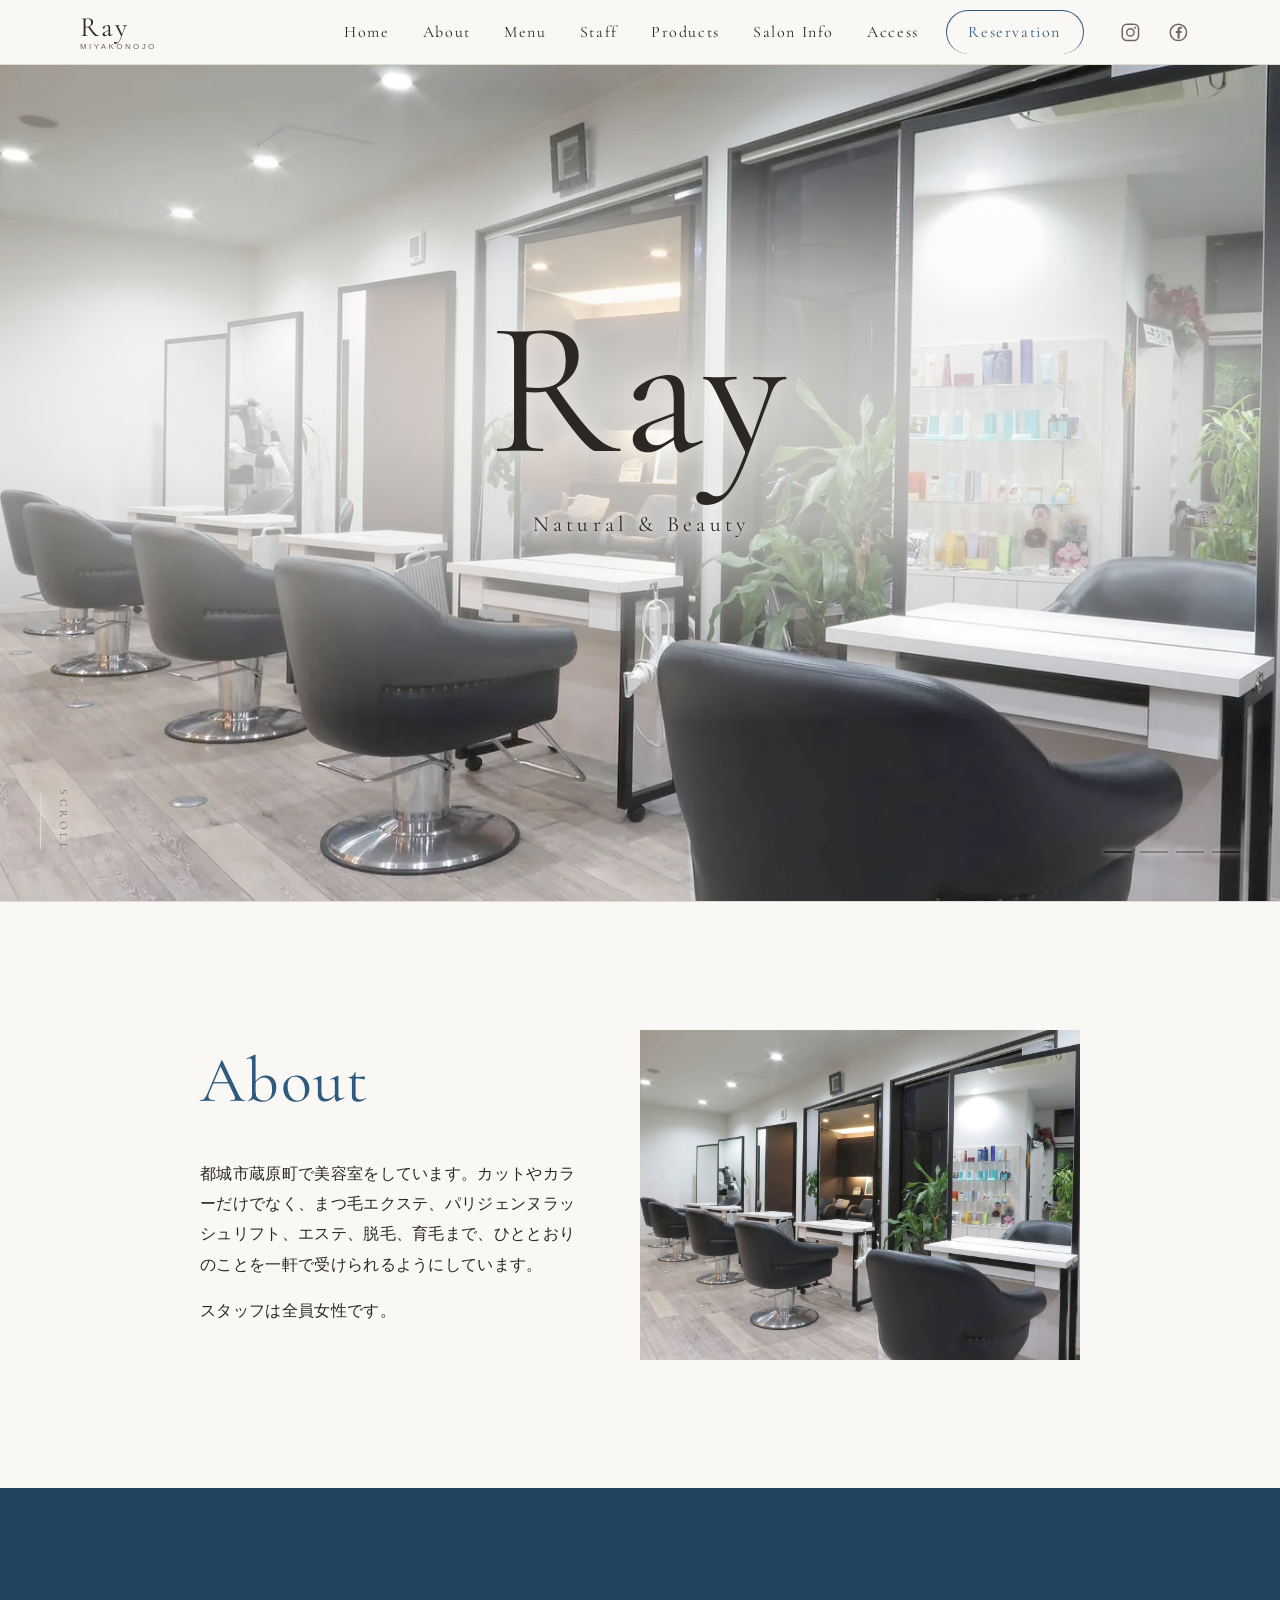
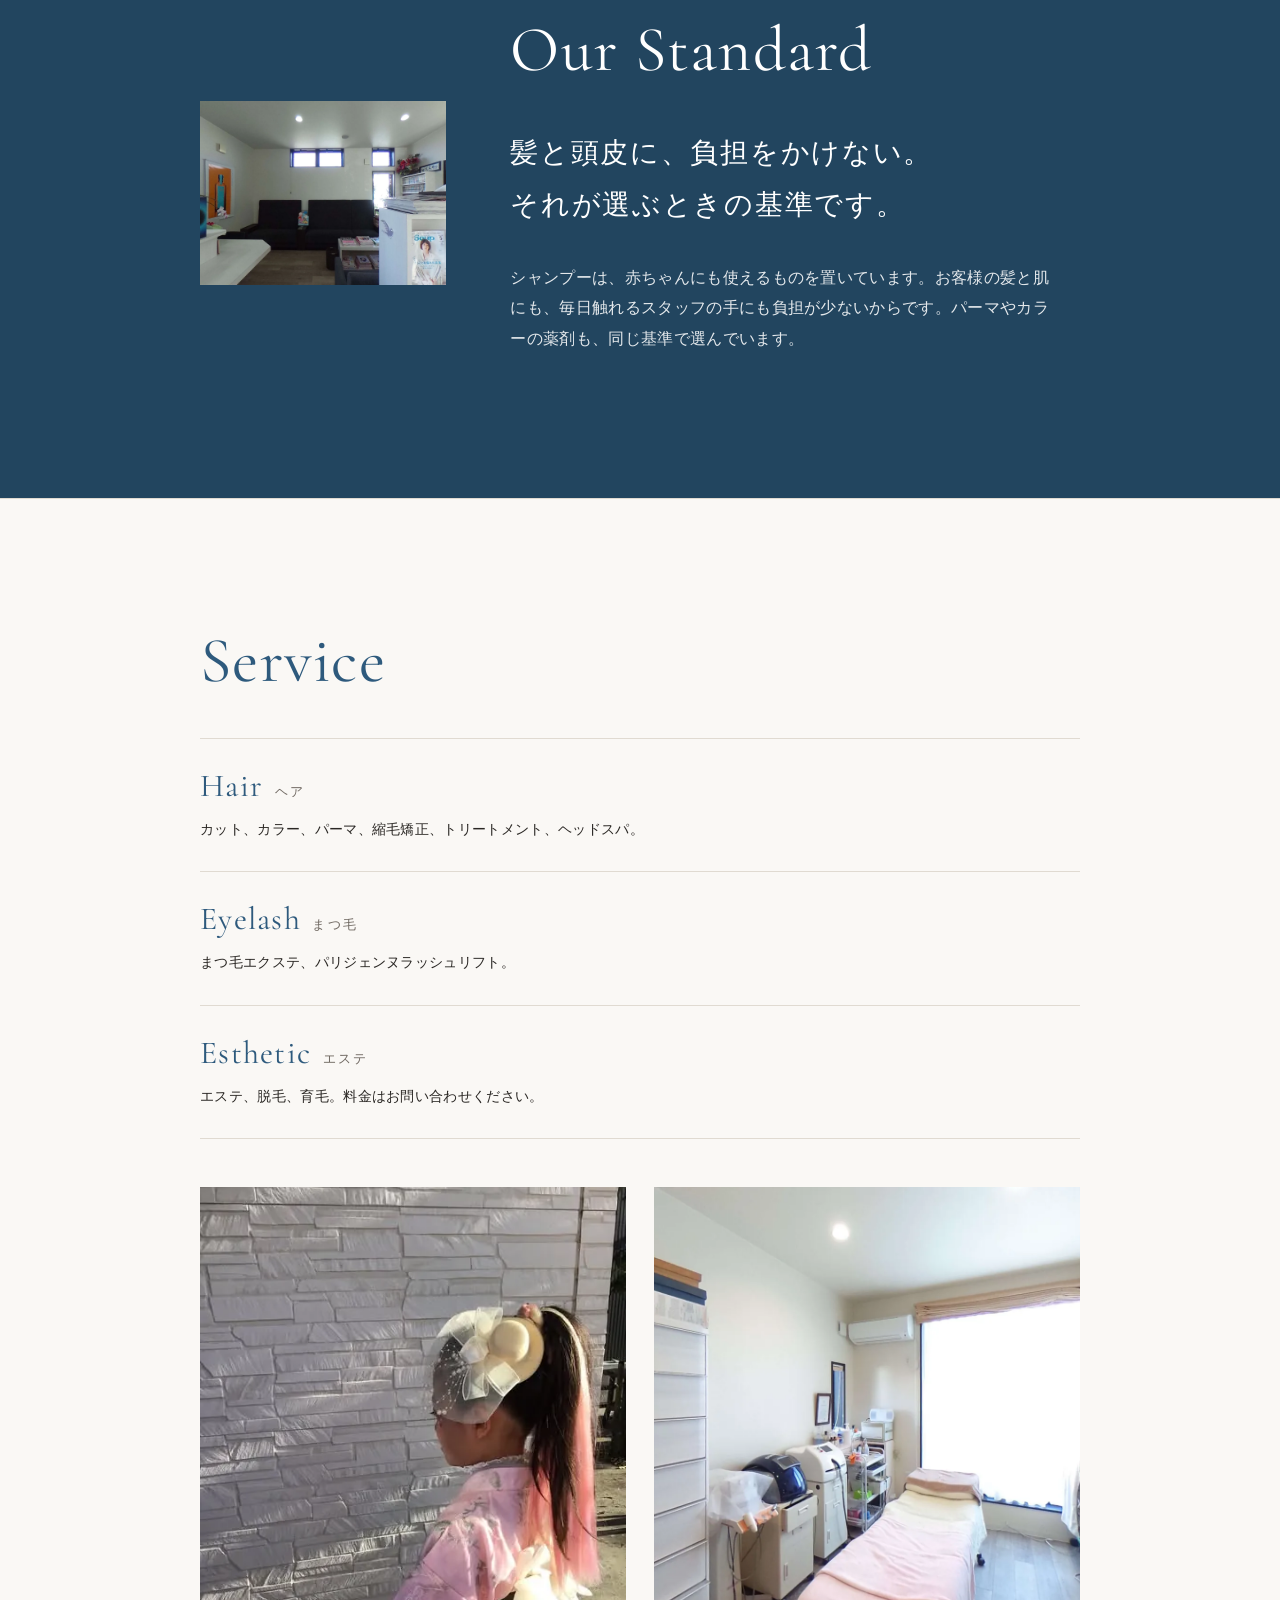
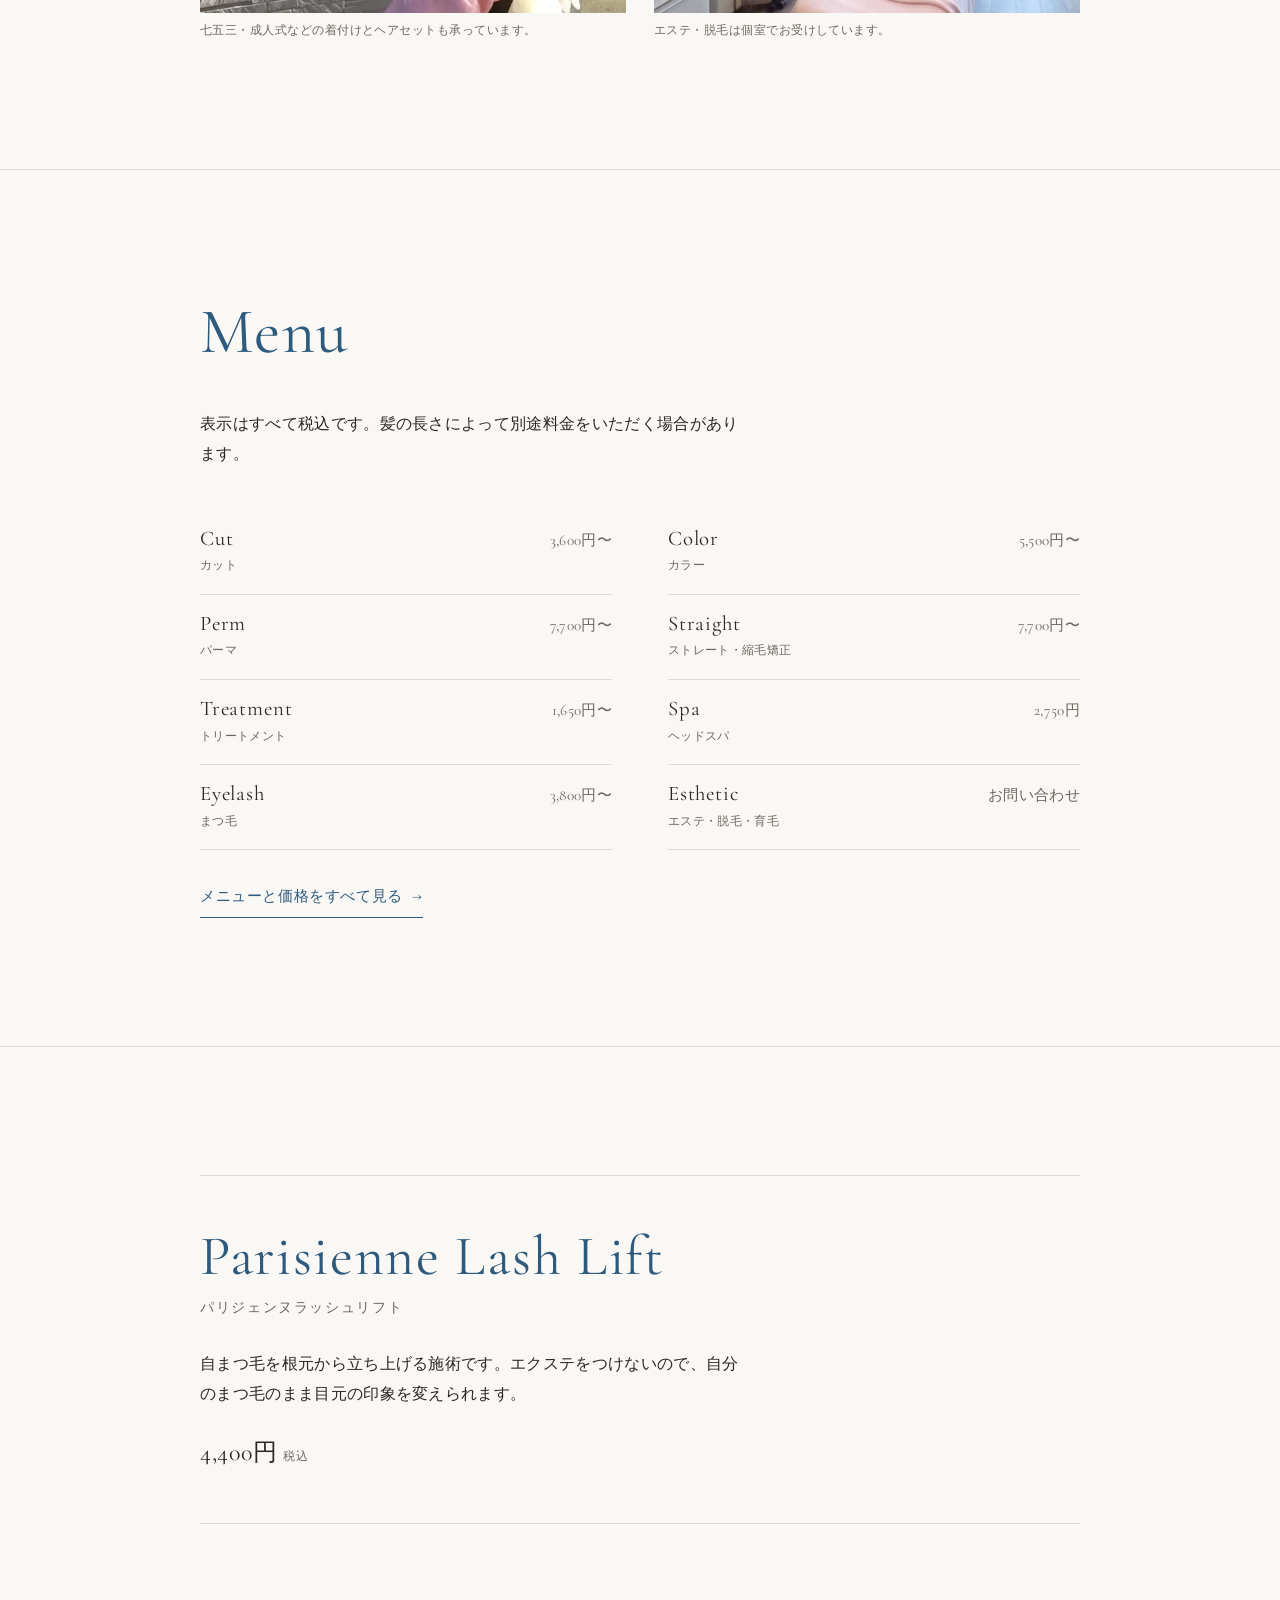
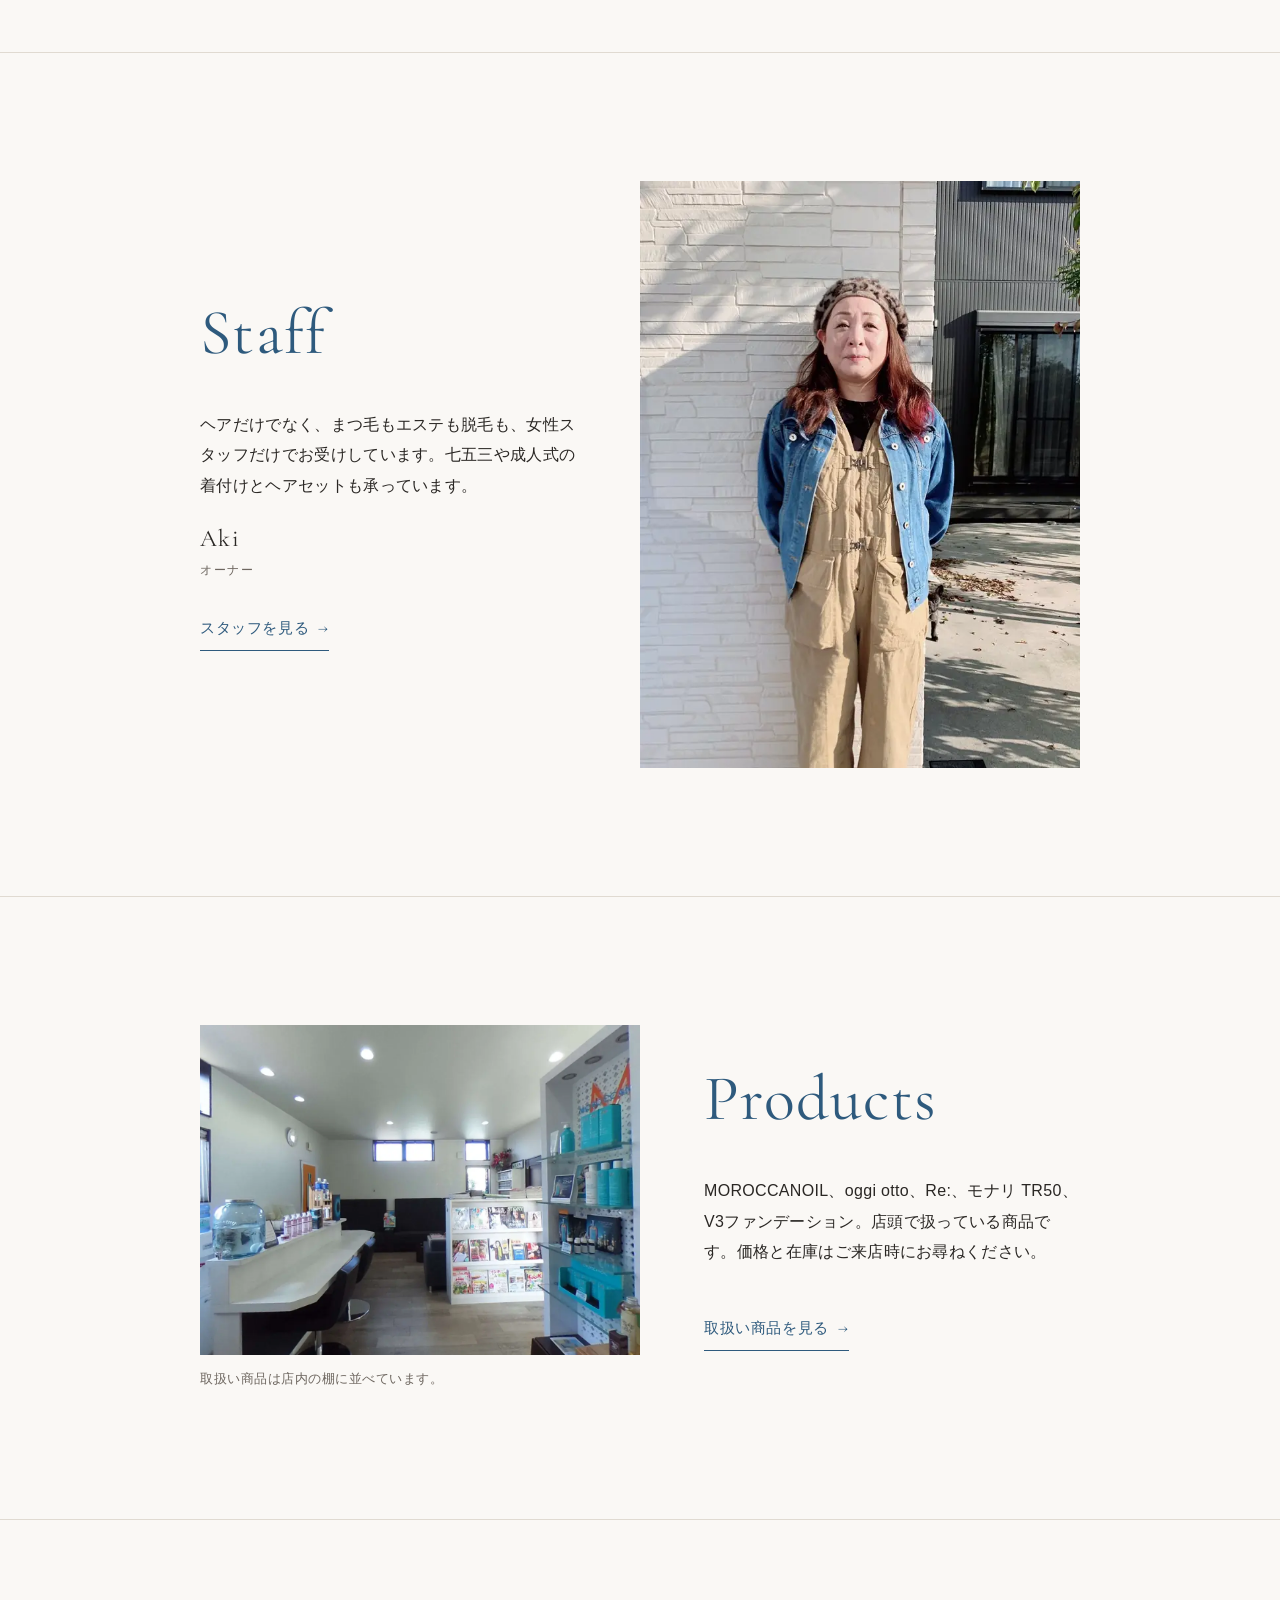
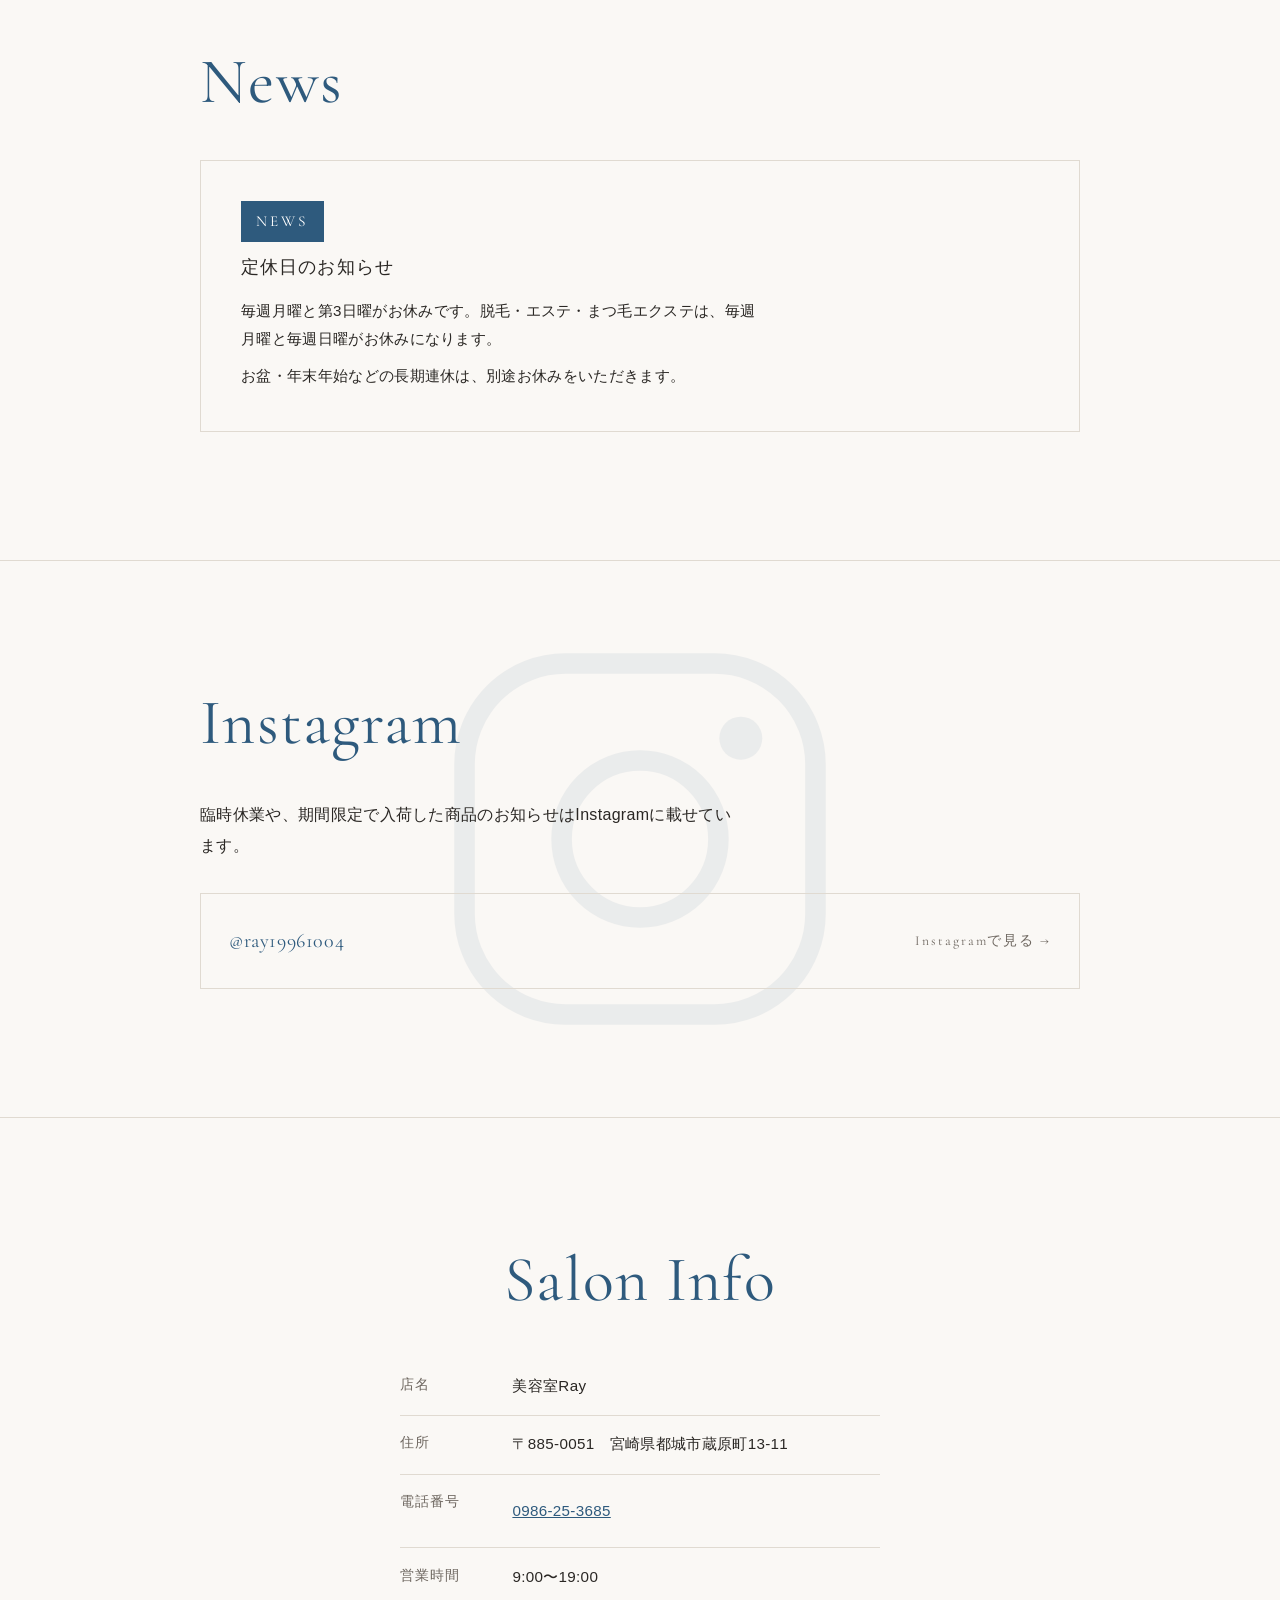
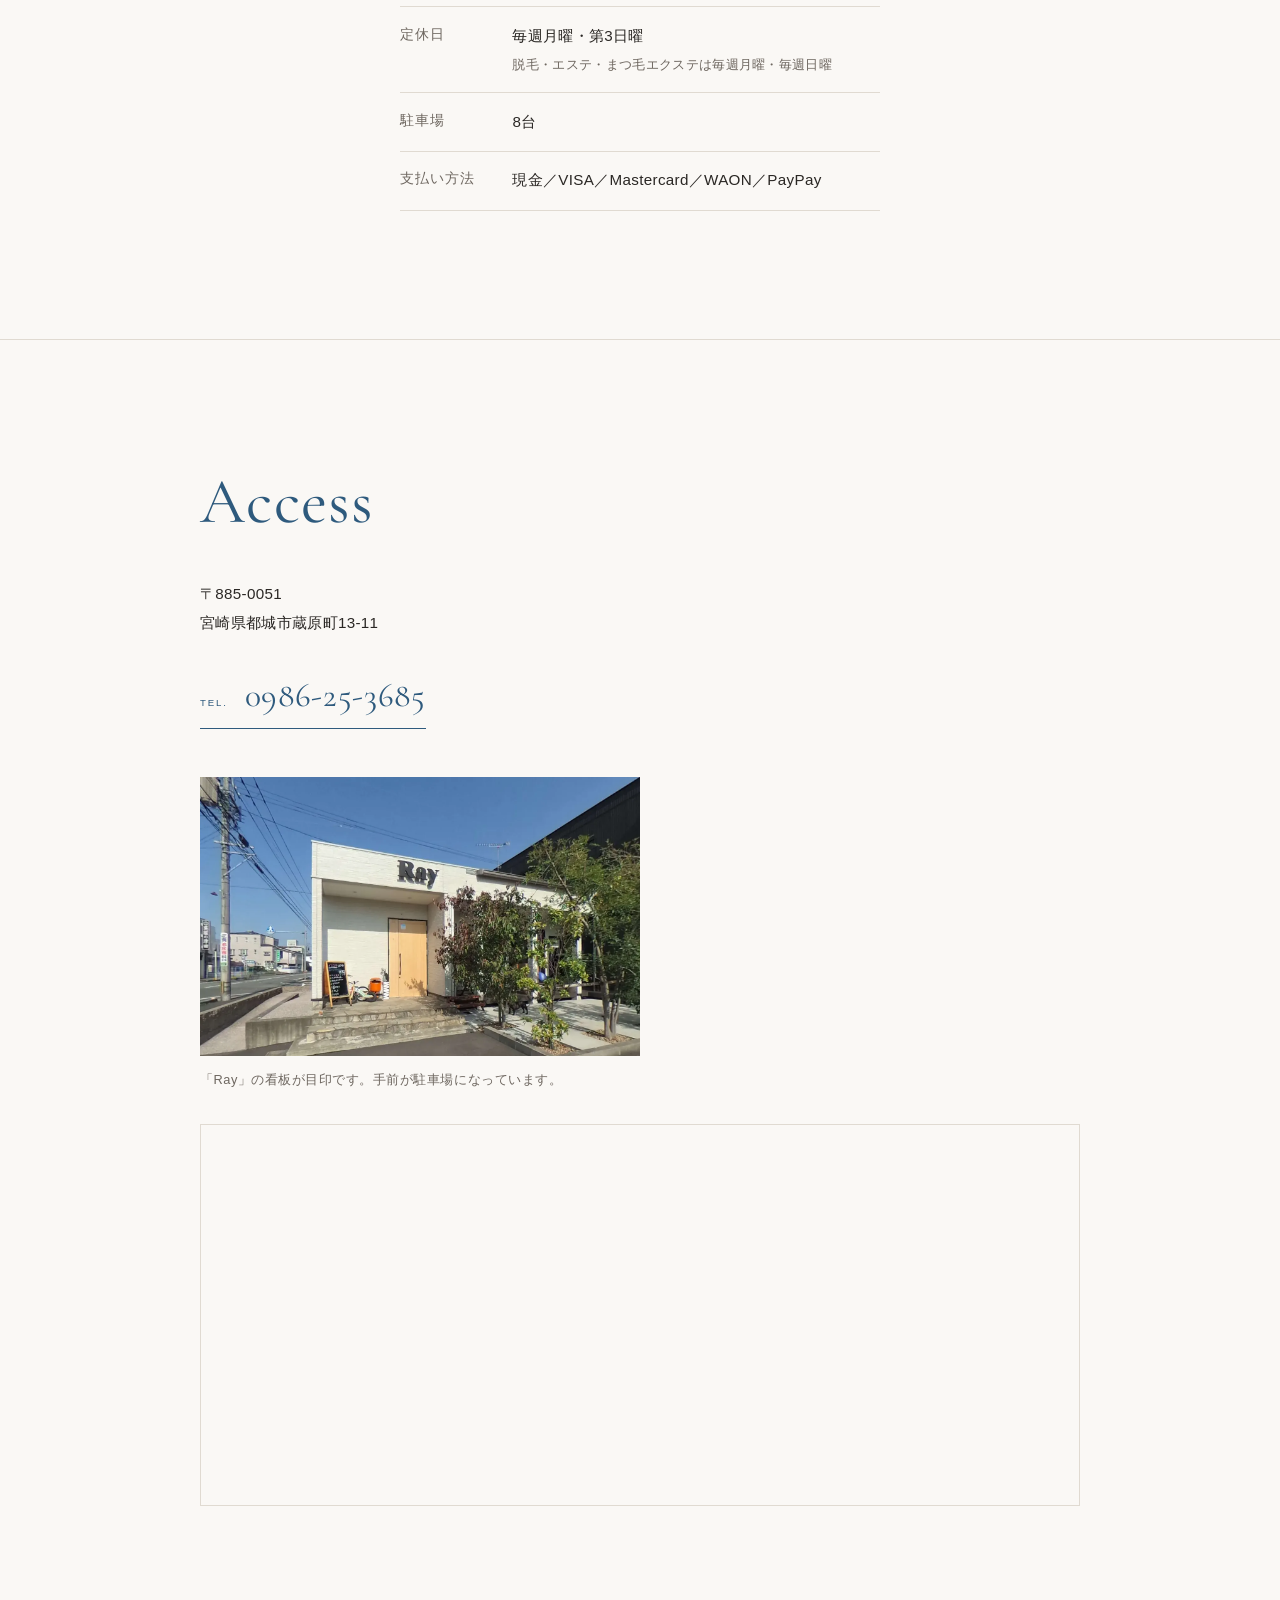
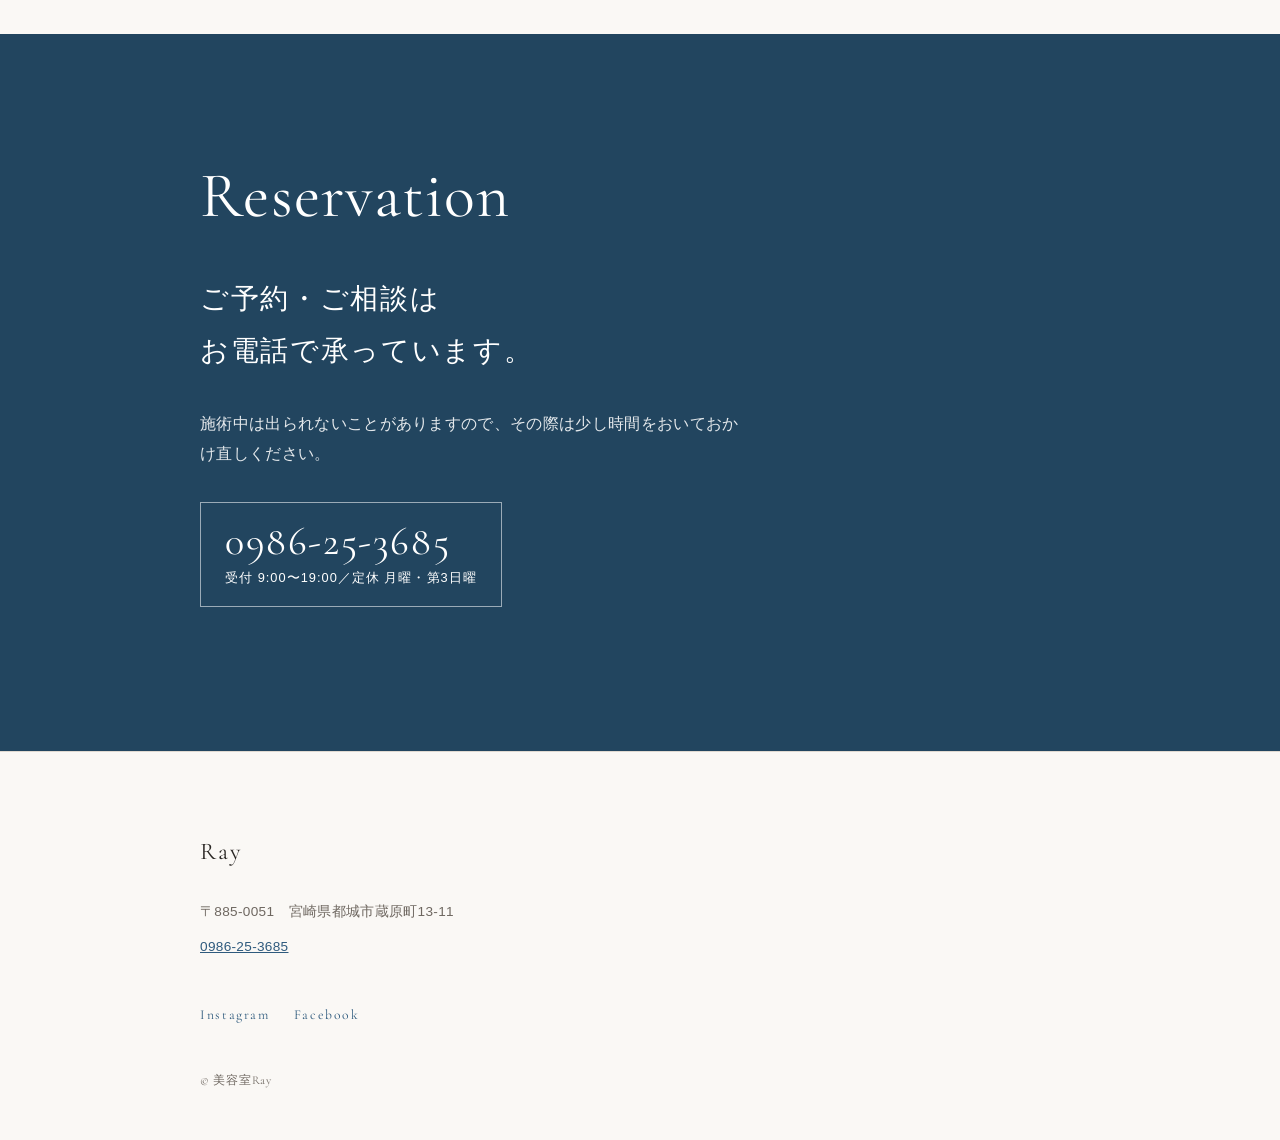
==== commit 9d1d5fee: "v1: ヒーローの並び、キャプション、Instagramの背景 Co-Authored-By: Claude Opus 5 <noreply@anthropic.com>" ====
--- a/v1/index.html
+++ b/v1/index.html
@@ -21,7 +21,7 @@
 <link rel="preconnect" href="https://fonts.gstatic.com" crossorigin>
 <link rel="stylesheet" href="https://fonts.googleapis.com/css2?family=Cormorant+Garamond:wght@400;500&display=swap">
 <link rel="icon" href="favicon.svg" type="image/svg+xml">
-<link rel="stylesheet" href="style.css?v=20261010b">
+<link rel="stylesheet" href="style.css?v=20261010c">
 
 <script type="application/ld+json">
 {
@@ -109,8 +109,8 @@
            fetchpriority="high" decoding="async"
            alt="美容室Rayの店内。鏡とセット面が並ぶ">
       <img data-src="assets/hero-night.webp" width="1400" height="1050" decoding="async" alt="">
+      <img data-src="assets/hero-3.webp" width="1400" height="788" decoding="async" alt="">
       <img data-src="assets/hero-4.webp" width="1400" height="788" decoding="async" alt="">
-      <img data-src="assets/hero-3.webp" width="1400" height="788" decoding="async" alt="">
     </div>
 
     <p class="slide-dots" id="slideDots" aria-hidden="true"><i class="is-on"></i><i></i><i></i><i></i></p>
@@ -138,7 +138,6 @@
       <figure class="figure cols__media figure--bleed" style="margin-top:0">
         <img src="assets/interior-seats.webp" width="1400" height="1050" loading="lazy" decoding="async"
              alt="美容室Rayの店内。鏡とセット面が並ぶ">
-        <figcaption>セット面。鏡とドレッサーが並びます。</figcaption>
       </figure>
     </div>
   </section>
@@ -156,7 +155,6 @@
       <figure class="figure cols__media" style="margin-top:0">
         <img src="assets/interior-wide.webp" width="1200" height="900" loading="lazy" decoding="async"
              alt="美容室Rayの待合スペース。黒いソファと高い天井、窓からの光">
-        <figcaption>待合スペース。天井が高く、窓から光が入ります。</figcaption>
       </figure>
     </div>
   </section>
@@ -293,7 +291,13 @@
   <!-- 10. Instagram ------------------------------------------
        Liner「Social / Our Media」、STILL「STILL Instagram」の型。
        埋め込みは外部スクリプトが増えるので、カードでアカウントに送る -->
-  <section class="section" id="instagram">
+  <section class="section section--ig" id="instagram">
+    <!-- 背景のマークは、ナビ・フッターと同じ自作のインラインSVG。外部画像は読み込まない -->
+    <svg class="ig-bg" viewBox="0 0 24 24" aria-hidden="true" focusable="false">
+      <rect x="2.6" y="2.6" width="18.8" height="18.8" rx="5.4" fill="none" stroke="currentColor" stroke-width="1.1"/>
+      <circle cx="12" cy="12" r="4.2" fill="none" stroke="currentColor" stroke-width="1.1"/>
+      <circle cx="17.4" cy="6.6" r="1.15" fill="currentColor"/>
+    </svg>
     <div class="wrap reveal">
       <h2 class="section__head"><span class="en">Instagram</span></h2>
       <p>臨時休業や、期間限定で入荷した商品のお知らせはInstagramに載せています。</p>
--- a/v1/style.css
+++ b/v1/style.css
@@ -1366,3 +1366,19 @@
      割合にすると768pxでも457px残る。 */
   .cols--media-sm { grid-template-columns: minmax(0, 28%) minmax(0, 1fr); }
 }
+
+/* --- Instagram: 背景に自作のマークを薄く敷く ------------------
+   ナビ・フッターと同じインラインSVG。外部画像は読み込まない。 */
+.section--ig { position: relative; overflow: hidden; }
+.section--ig > .wrap { position: relative; z-index: 1; }
+.ig-bg {
+  position: absolute;
+  top: 50%;
+  left: 50%;
+  transform: translate(-50%, -50%);
+  width: clamp(15rem, 40vw, 28rem);
+  height: auto;
+  color: var(--accent);
+  opacity: .07;
+  pointer-events: none;
+}
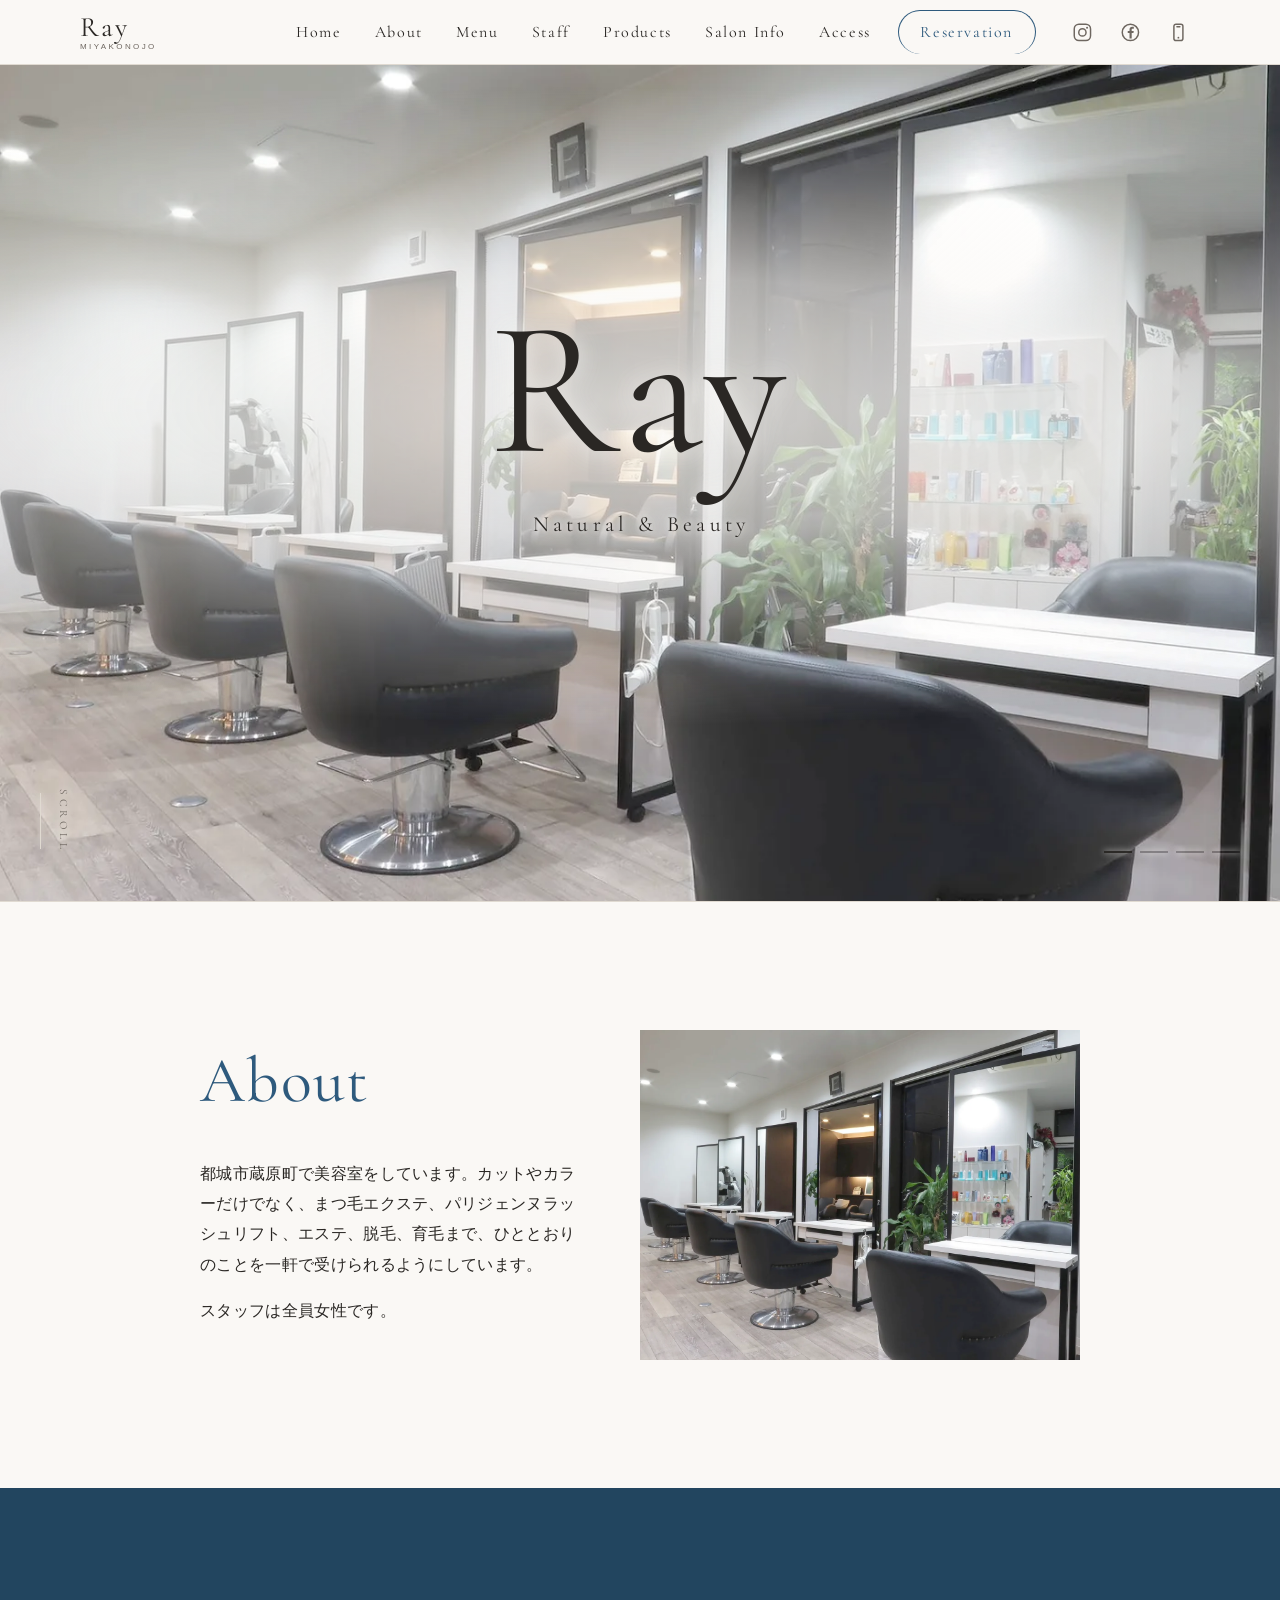
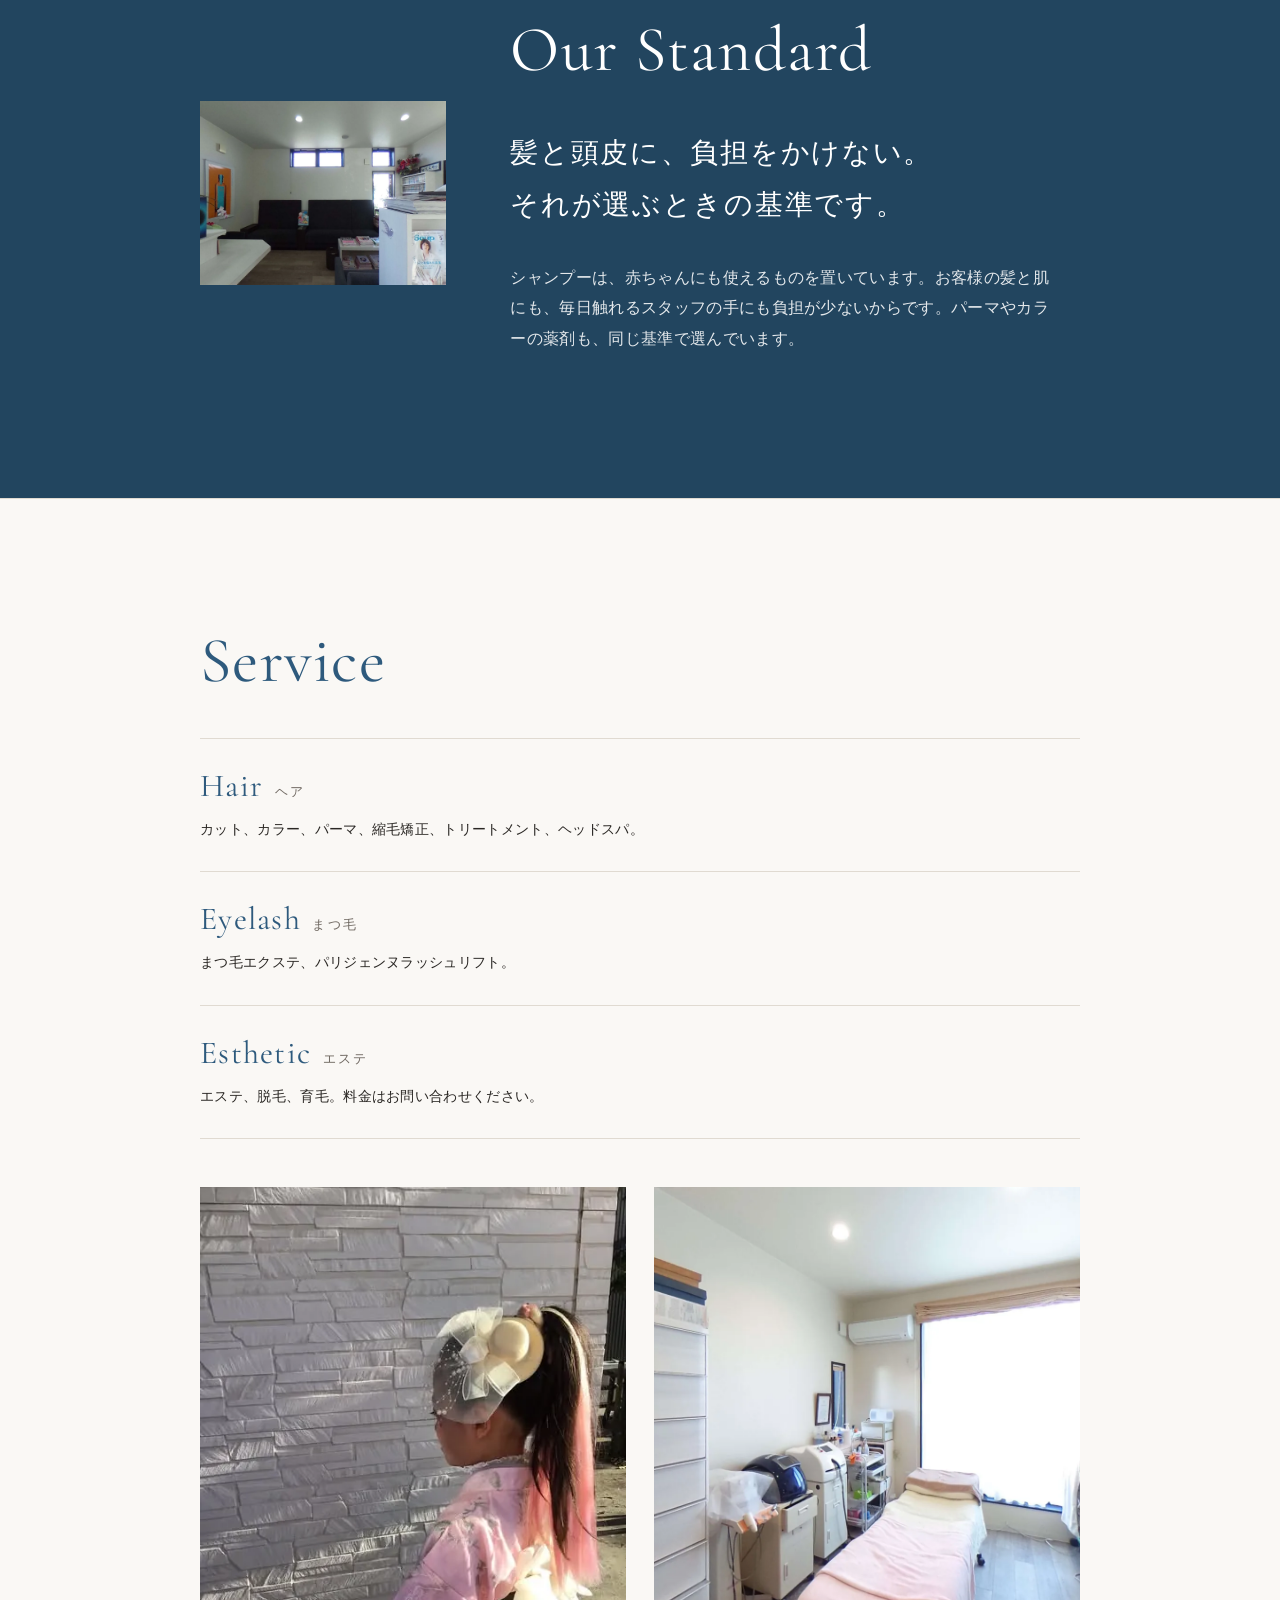
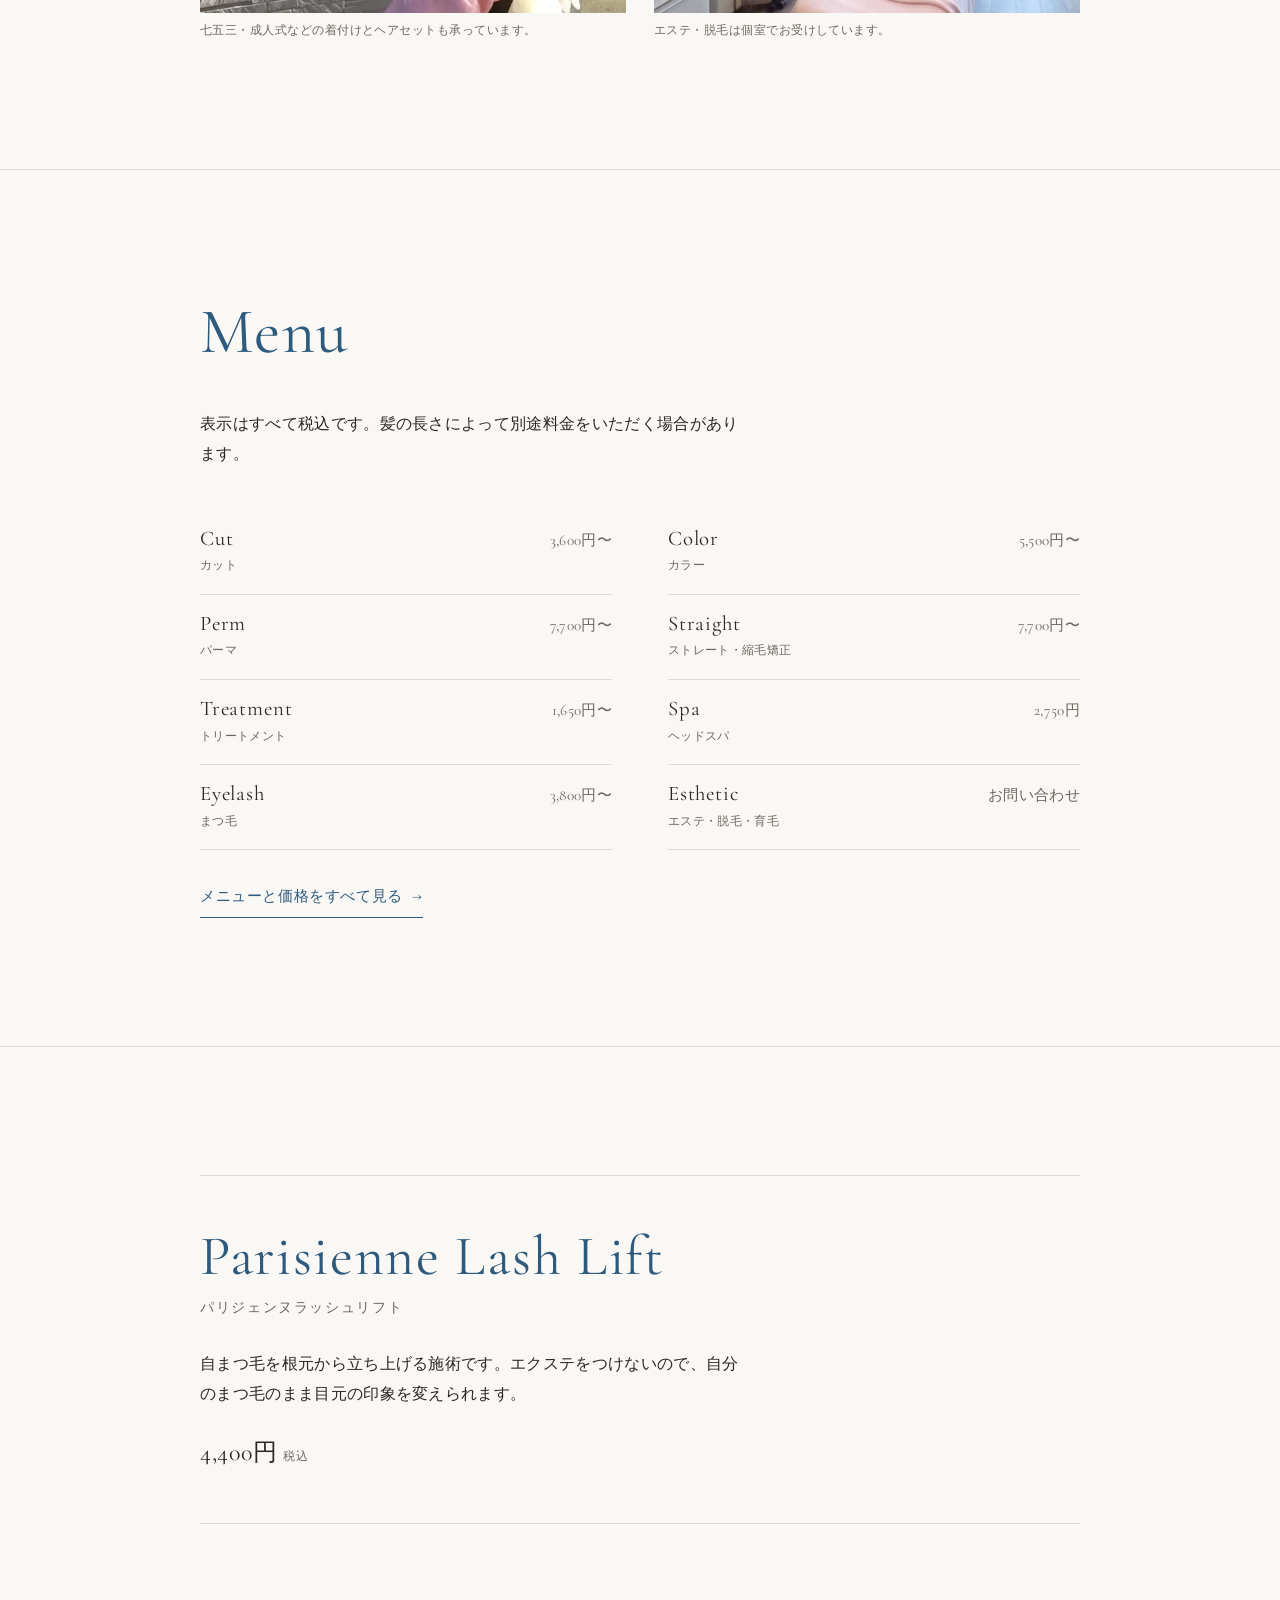
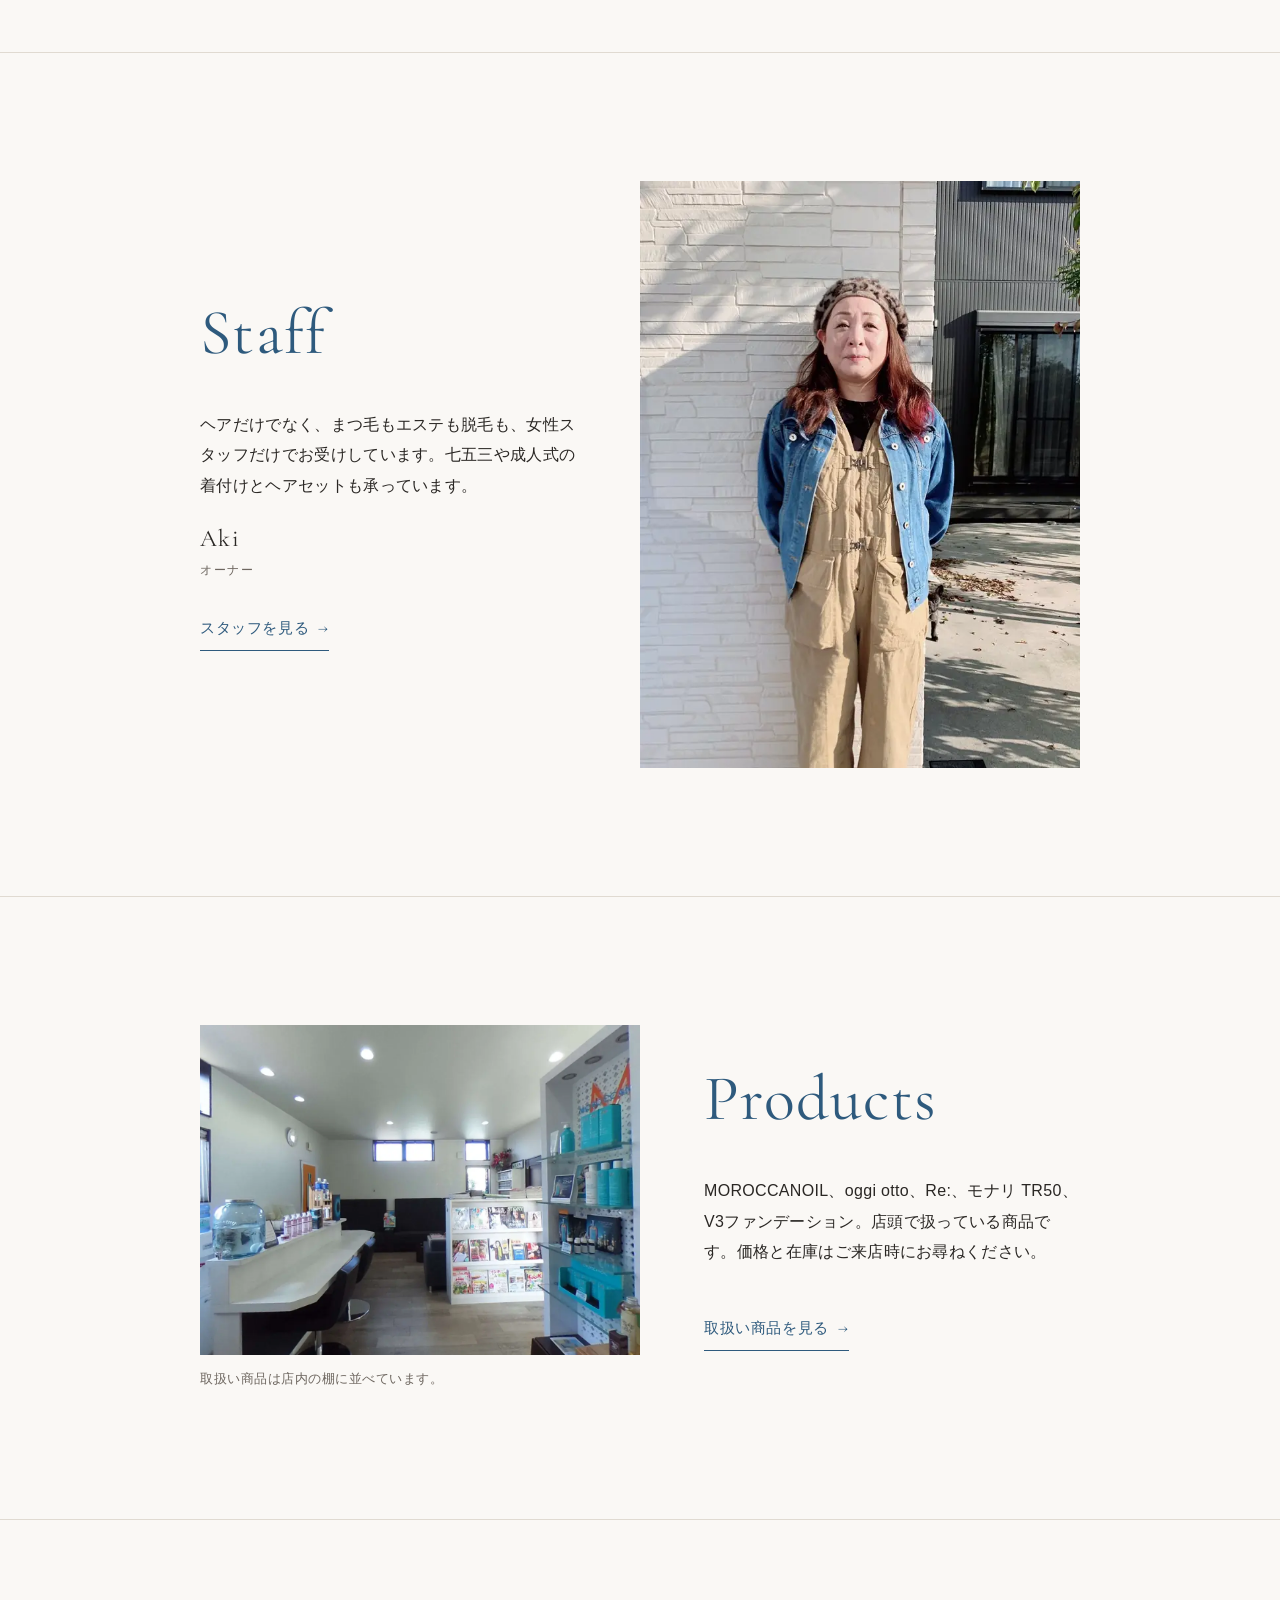
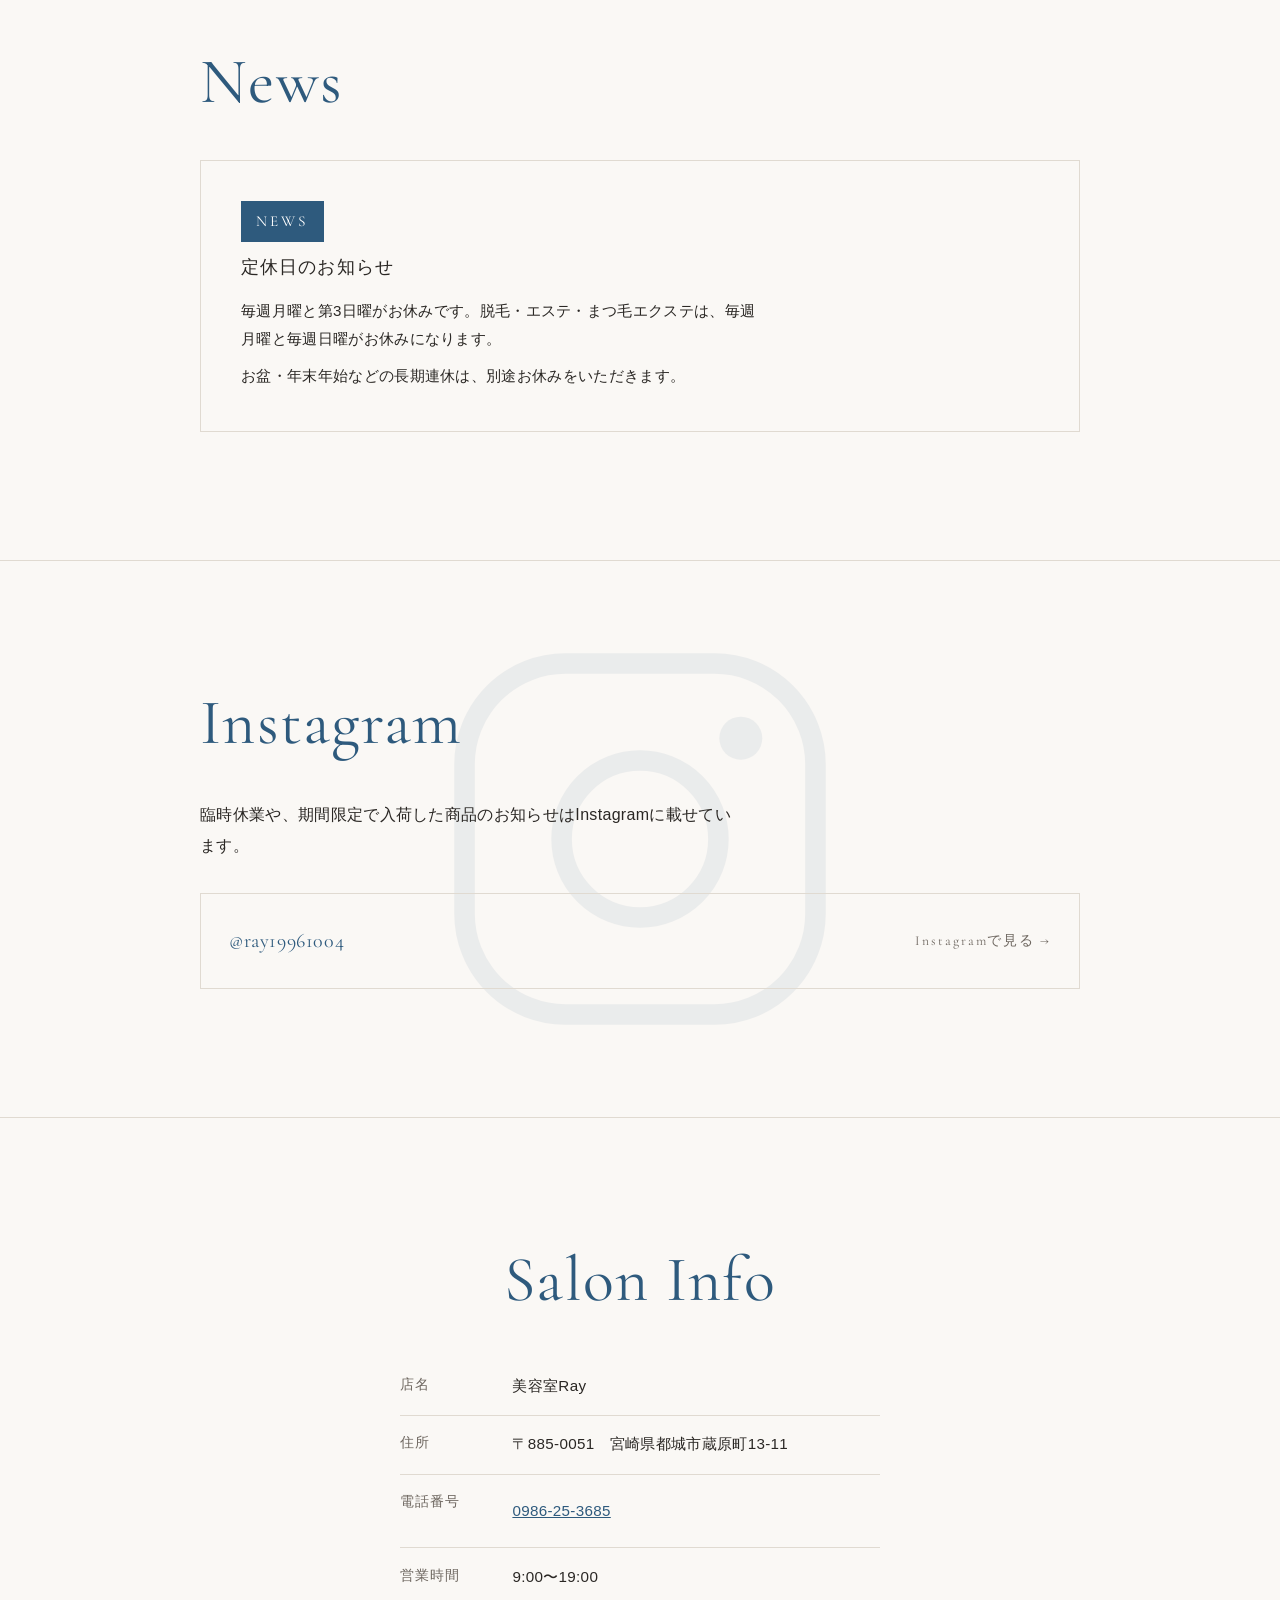
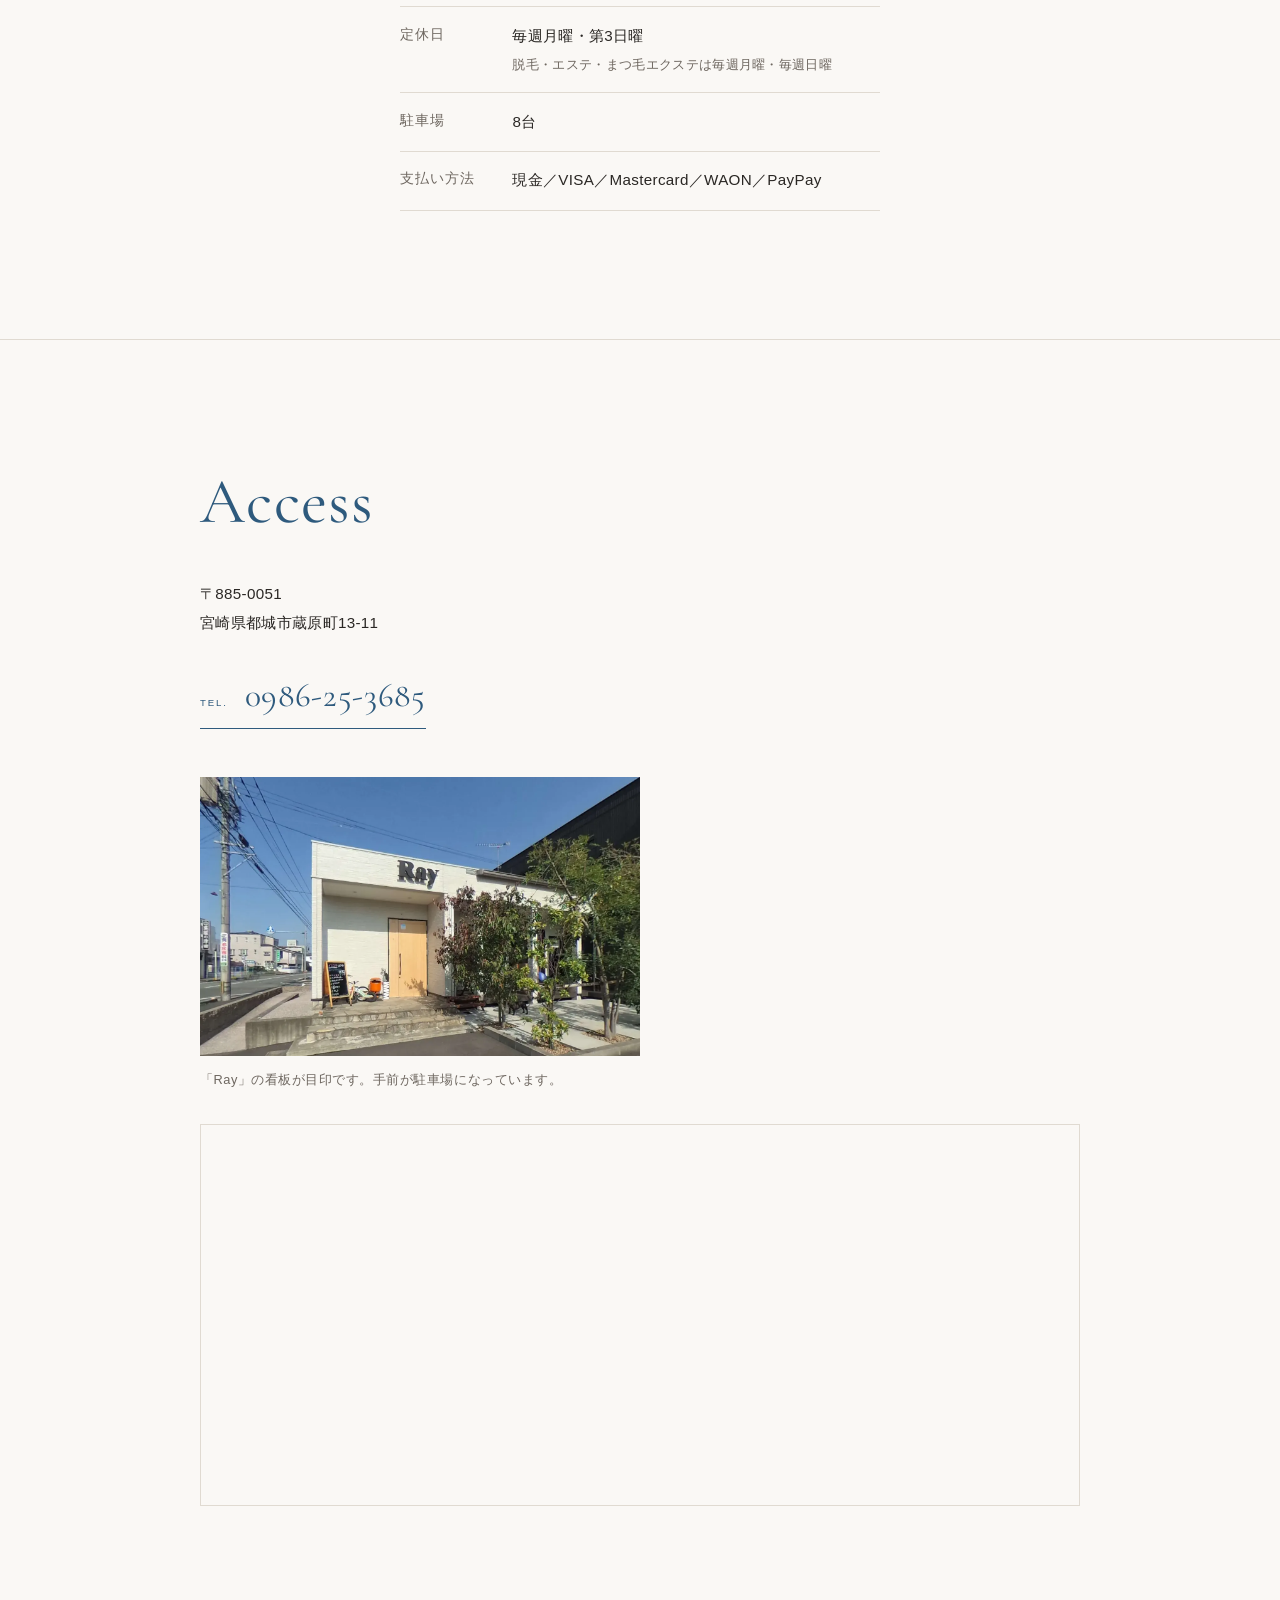
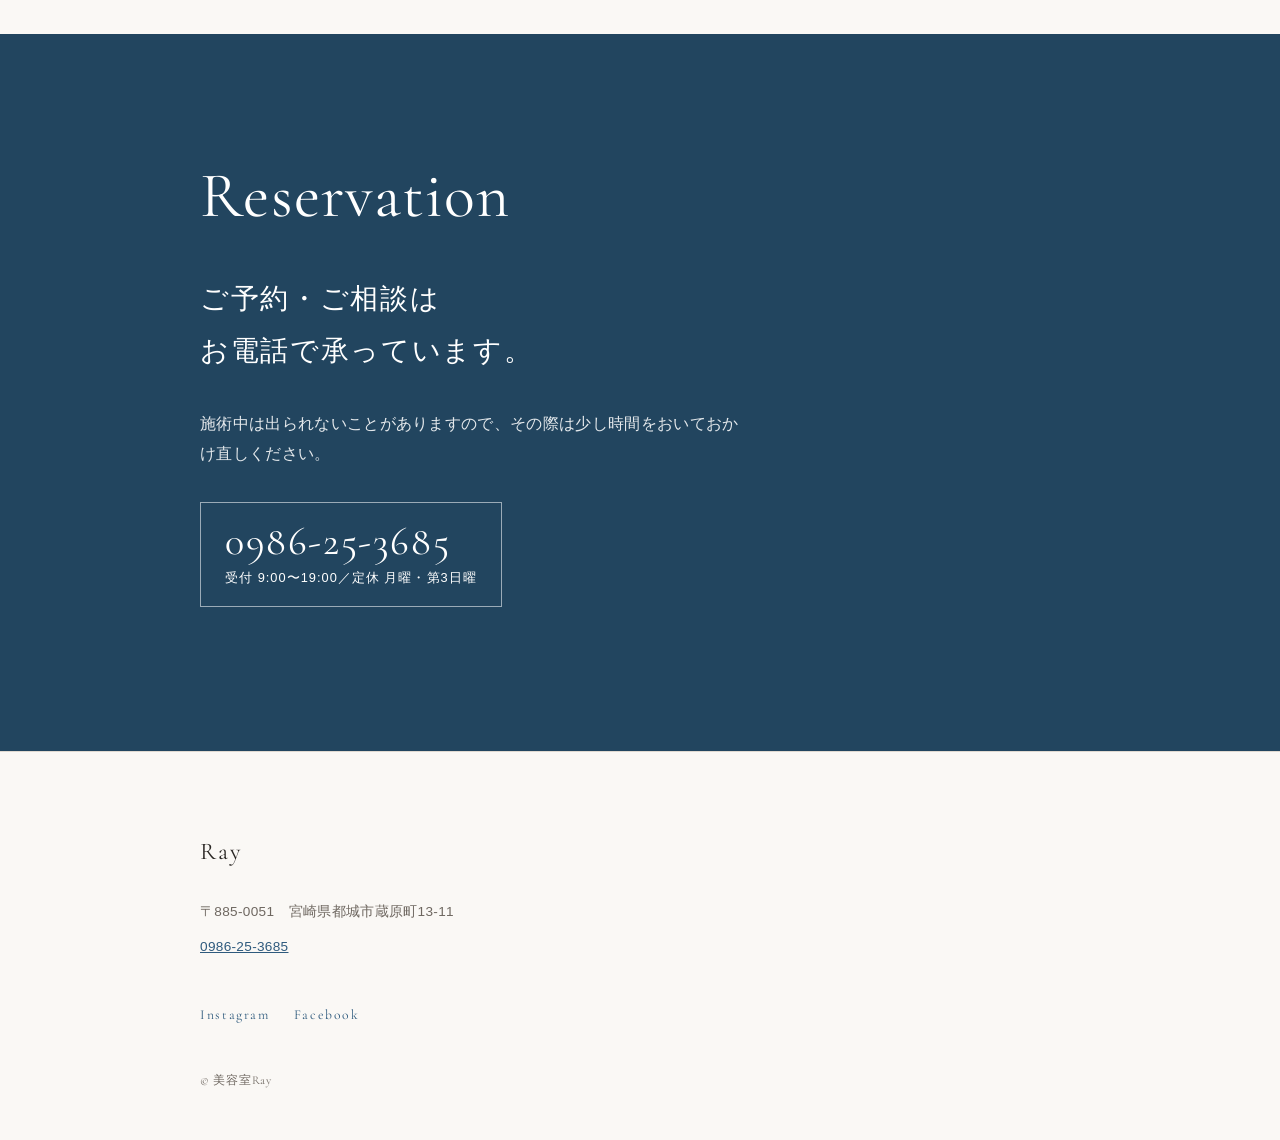
==== commit db7a1233: "v1: ヘッダーを固定し、電話アイコンを追加 Co-Authored-By: Claude Opus 5 <noreply@anthropic.com>" ====
--- a/v1/index.html
+++ b/v1/index.html
@@ -21,7 +21,7 @@
 <link rel="preconnect" href="https://fonts.gstatic.com" crossorigin>
 <link rel="stylesheet" href="https://fonts.googleapis.com/css2?family=Cormorant+Garamond:wght@400;500&display=swap">
 <link rel="icon" href="favicon.svg" type="image/svg+xml">
-<link rel="stylesheet" href="style.css?v=20261010c">
+<link rel="stylesheet" href="style.css?v=20261010d">
 
 <script type="application/ld+json">
 {
@@ -90,6 +90,14 @@
               <path d="M13.5 19v-6.2h2.05l.31-2.4H13.5V8.86c0-.7.19-1.17 1.19-1.17h1.27V5.54c-.22-.03-.98-.09-1.86-.09-1.84 0-3.1 1.12-3.1 3.19v1.76H8.93v2.4H11V19z" fill="currentColor"/>
             </svg>
           </a>
+          <a href="tel:0986253685">
+            <span class="vh">電話する</span>
+            <svg viewBox="0 0 24 24" aria-hidden="true" focusable="false">
+              <rect x="6.8" y="2.6" width="10.4" height="18.8" rx="2.4" fill="none" stroke="currentColor" stroke-width="1.7"/>
+              <path d="M10.3 5.6h3.4" fill="none" stroke="currentColor" stroke-width="1.7" stroke-linecap="round"/>
+              <circle cx="12" cy="18.1" r="1.05" fill="currentColor"/>
+            </svg>
+          </a>
         </li>
       </ul>
     </nav>
--- a/v1/style.css
+++ b/v1/style.css
@@ -131,7 +131,9 @@
    ------------------------------------------------------------ */
 
 .site-header {
-  position: relative;
+  /* スクロールしても上に貼りつける */
+  position: sticky;
+  top: 0;
   z-index: 50;
   border-bottom: 1px solid var(--rule);
   background: var(--bg);
@@ -232,7 +234,13 @@
     flex-basis: 100%;   /* ヘッダー行の幅を奪わないよう、独立した行にする */
     padding-bottom: 1rem;
   }
-  .site-nav.is-open { display: block; }
+  .site-nav.is-open {
+    display: block;
+    /* 固定ヘッダーにしたので、開いたナビが画面より高いと下の項目に届かない。
+       ナビ側をスクロールさせる */
+    max-height: calc(100svh - 4rem);
+    overflow-y: auto;
+  }
 }
 
 /* PC: 横並びで常時表示 */
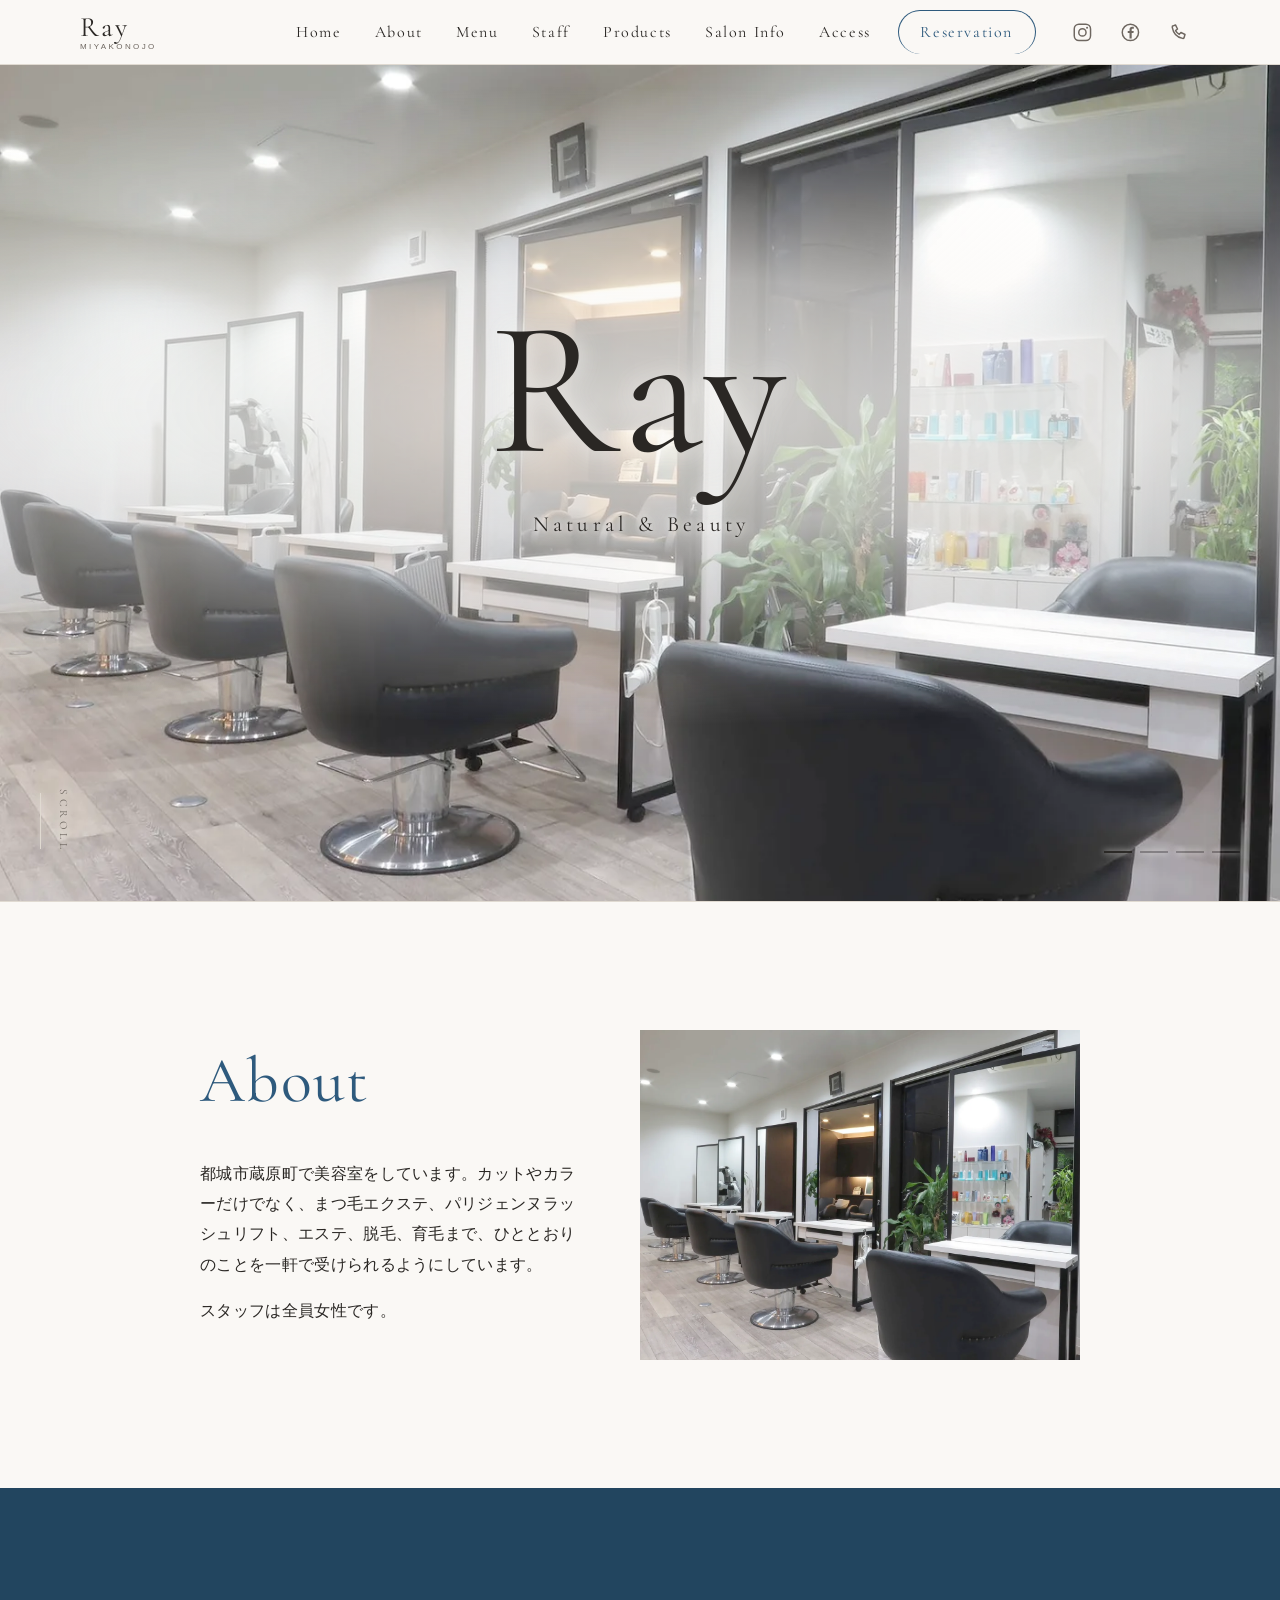
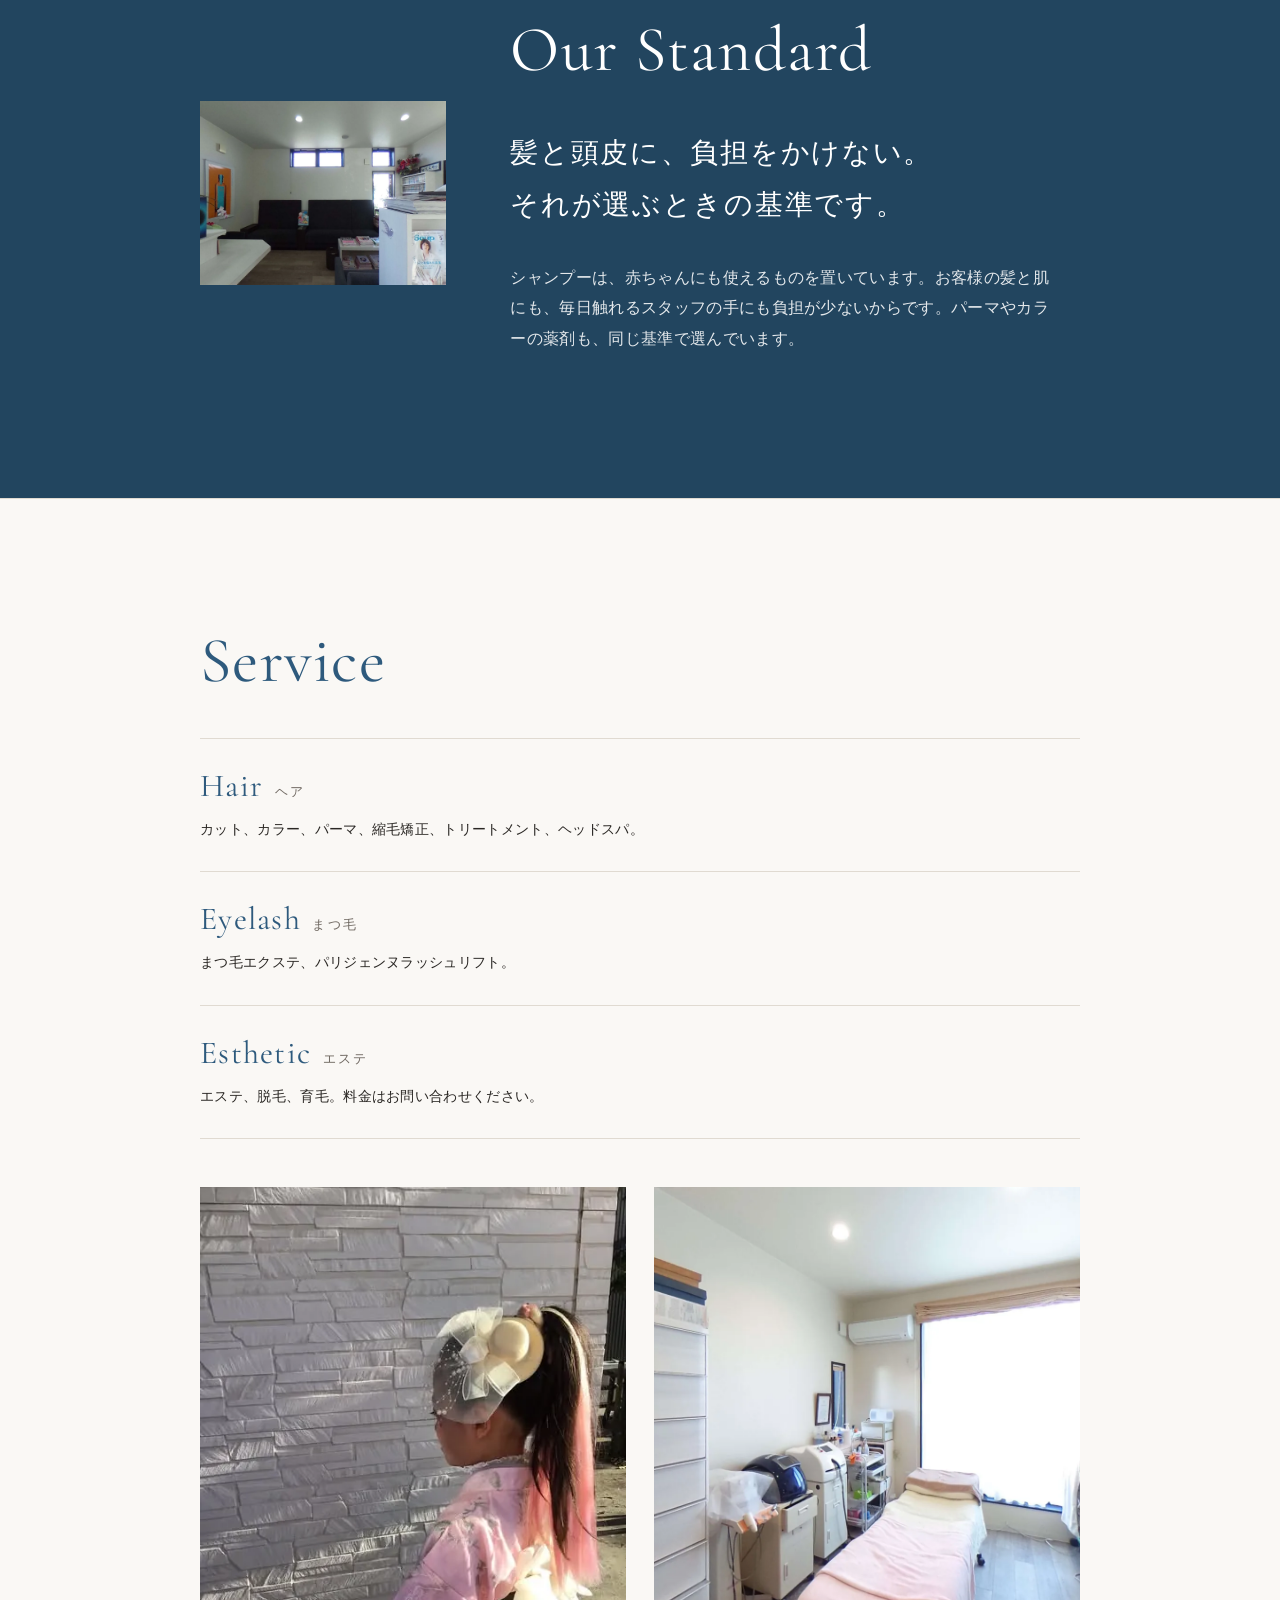
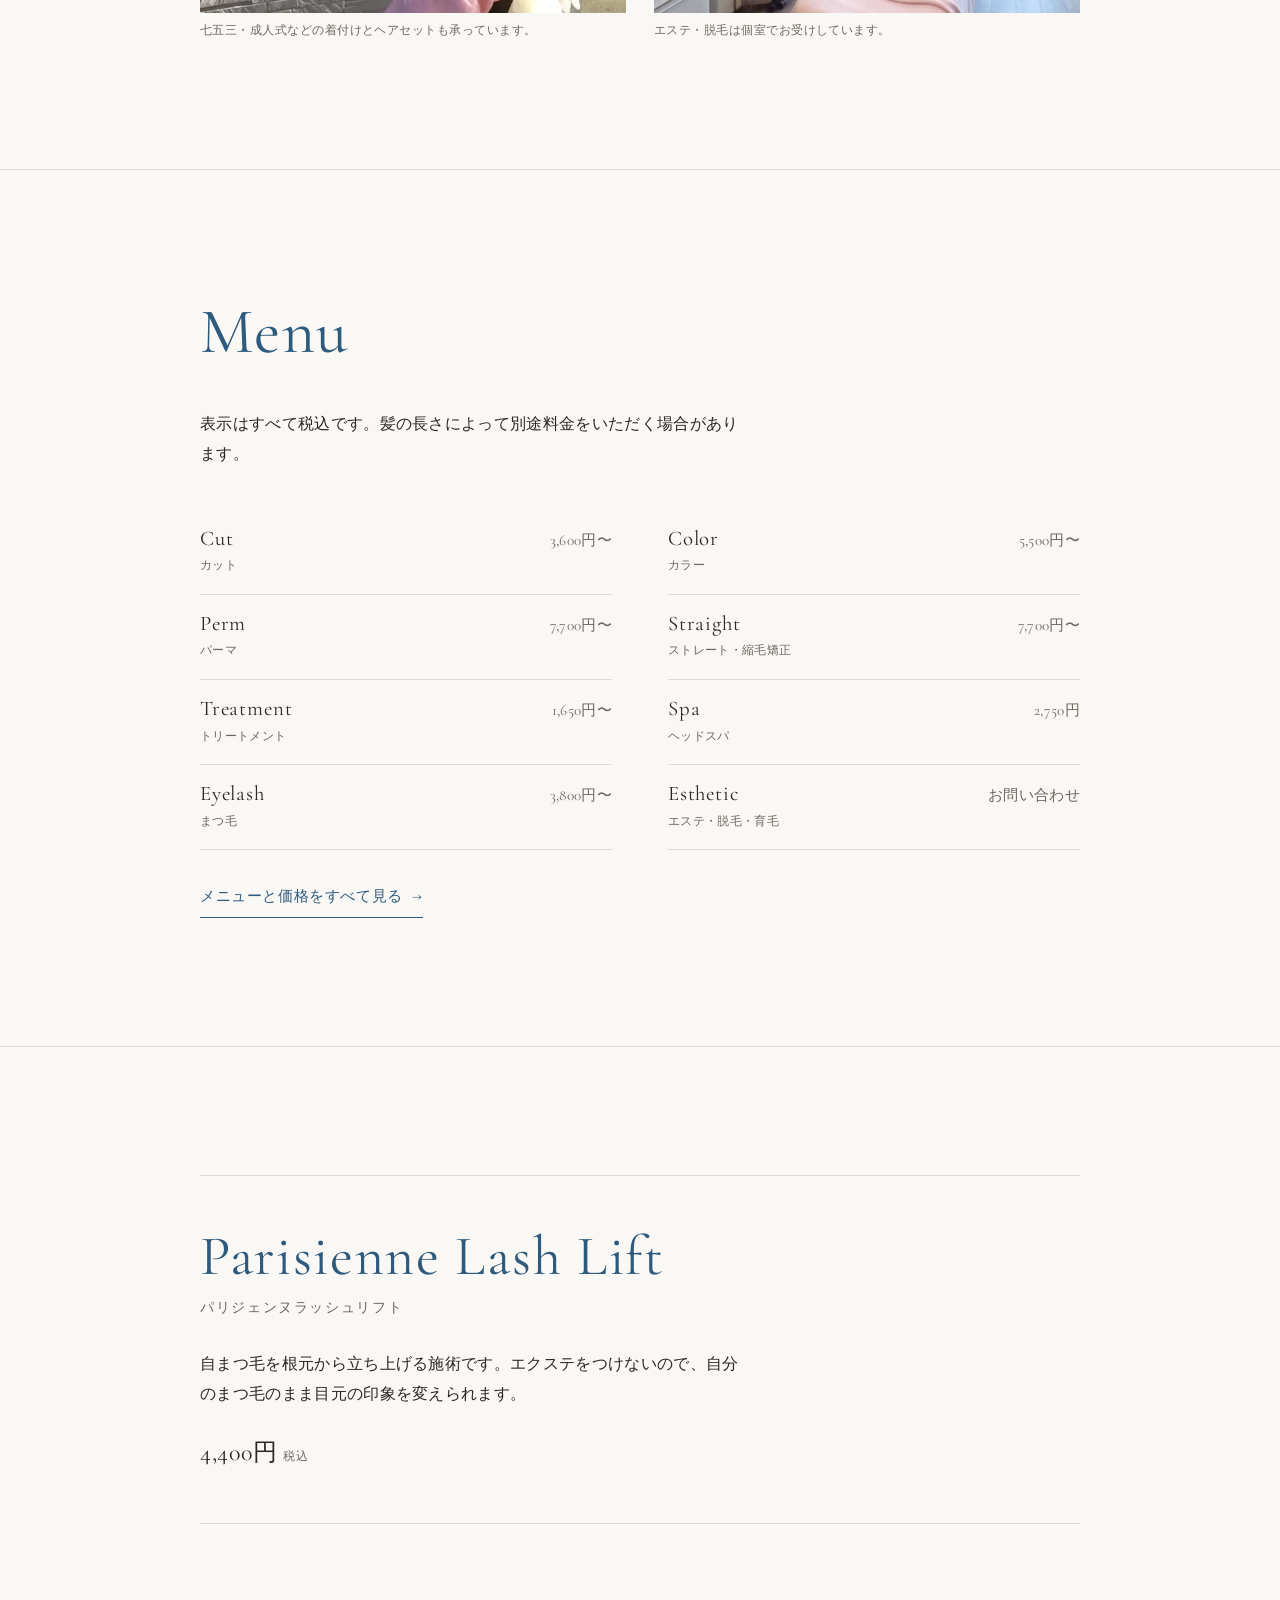
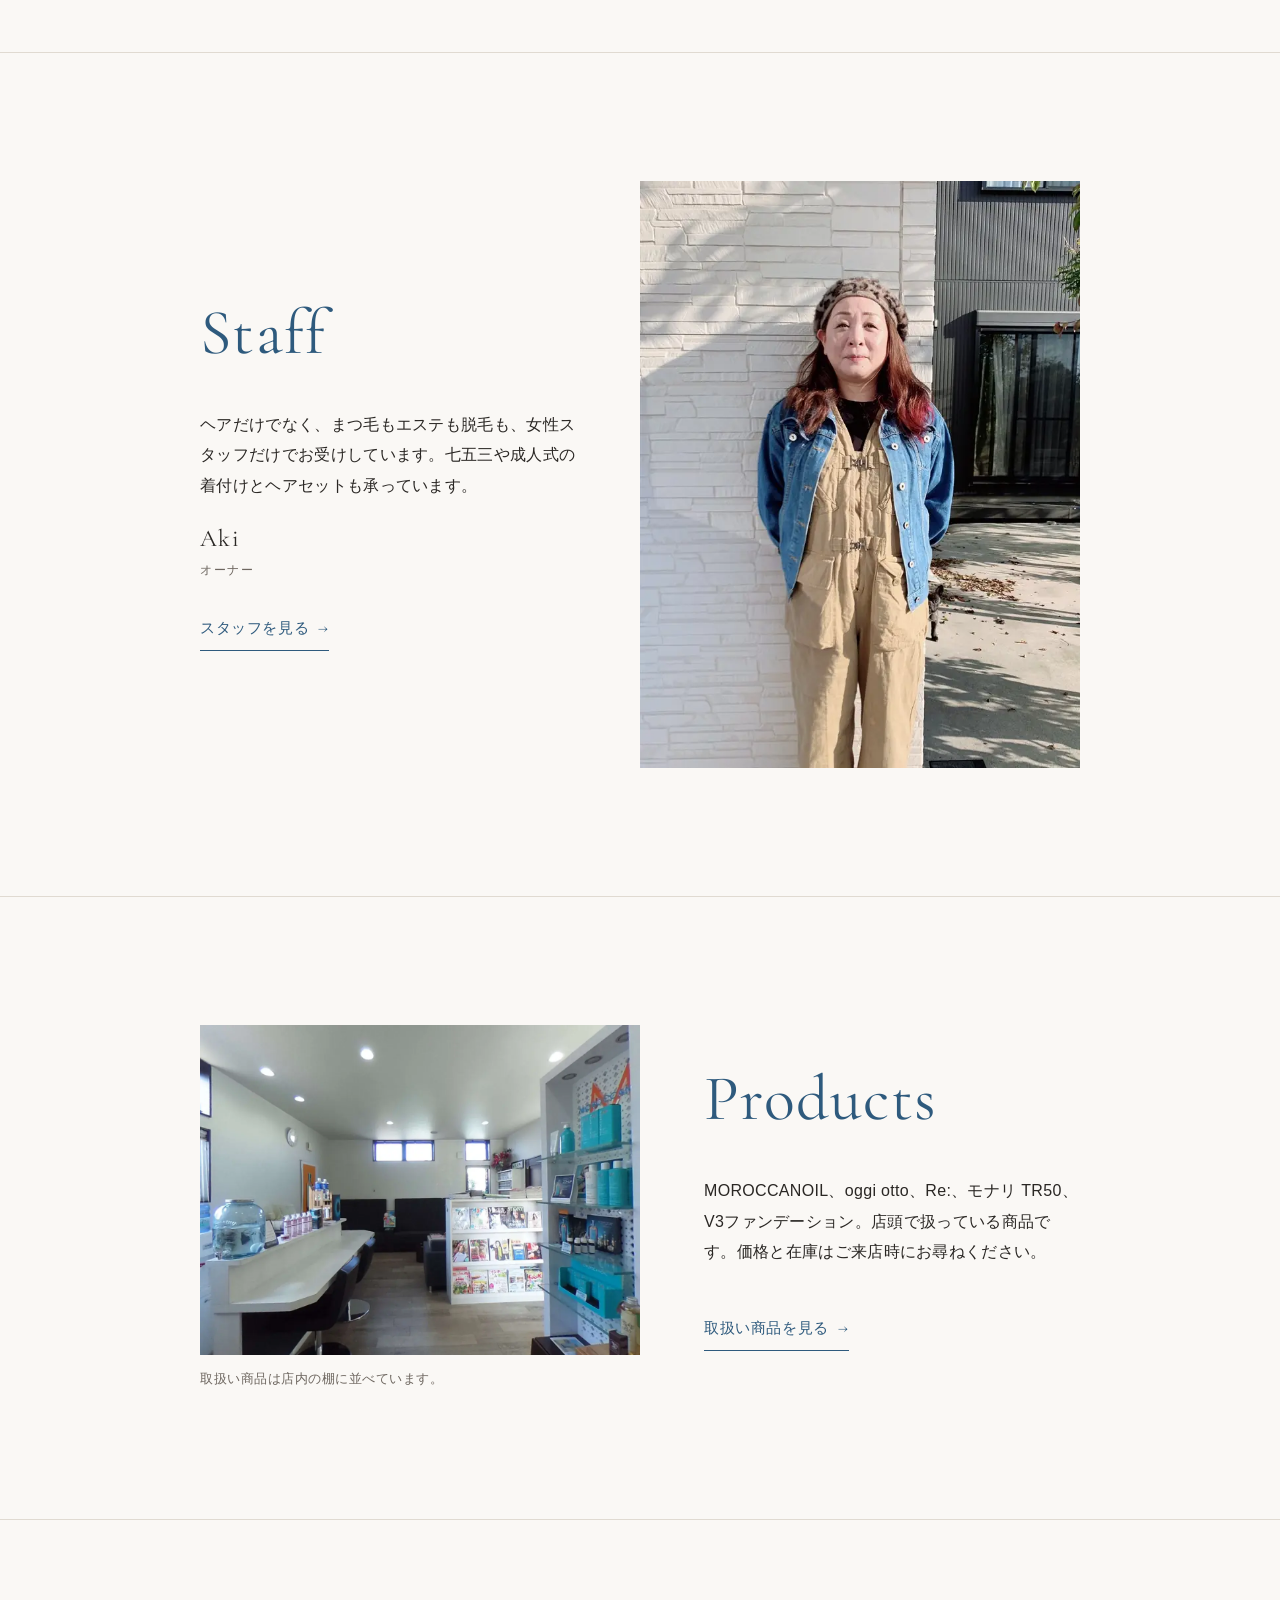
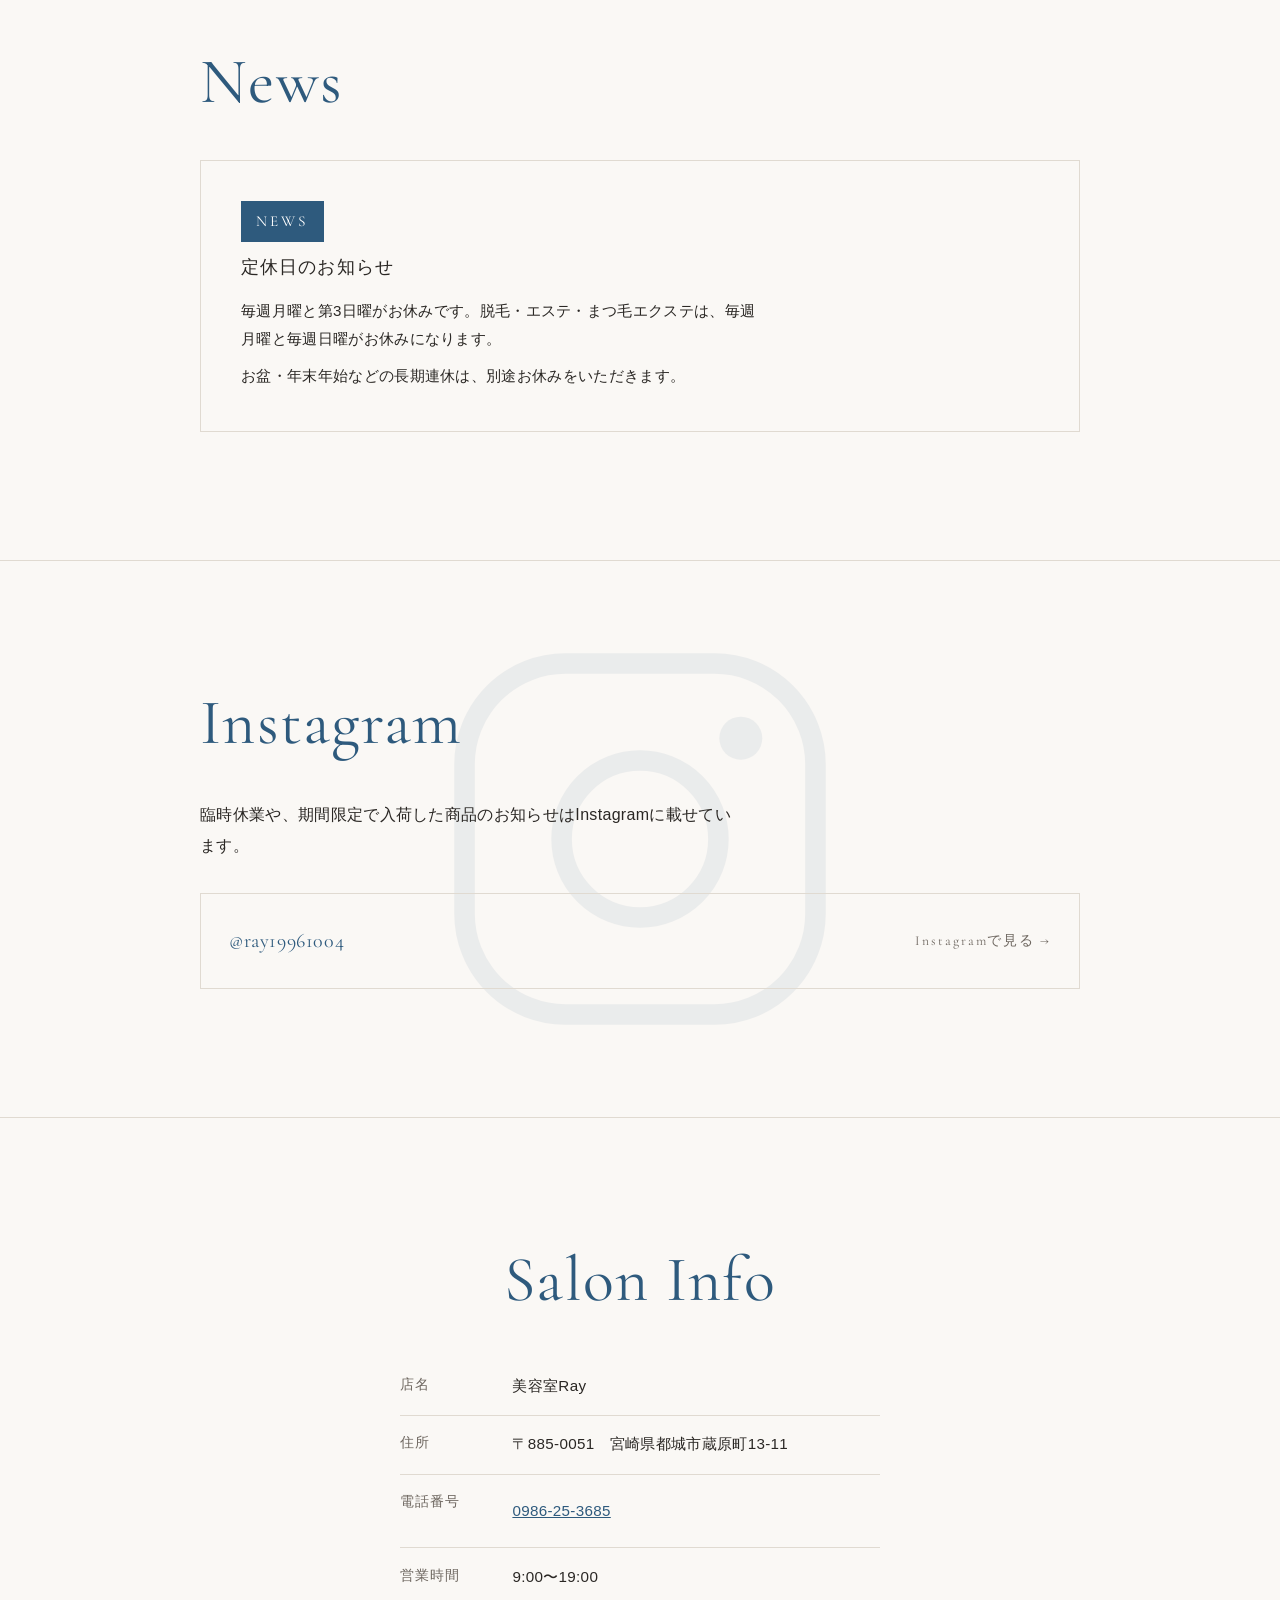
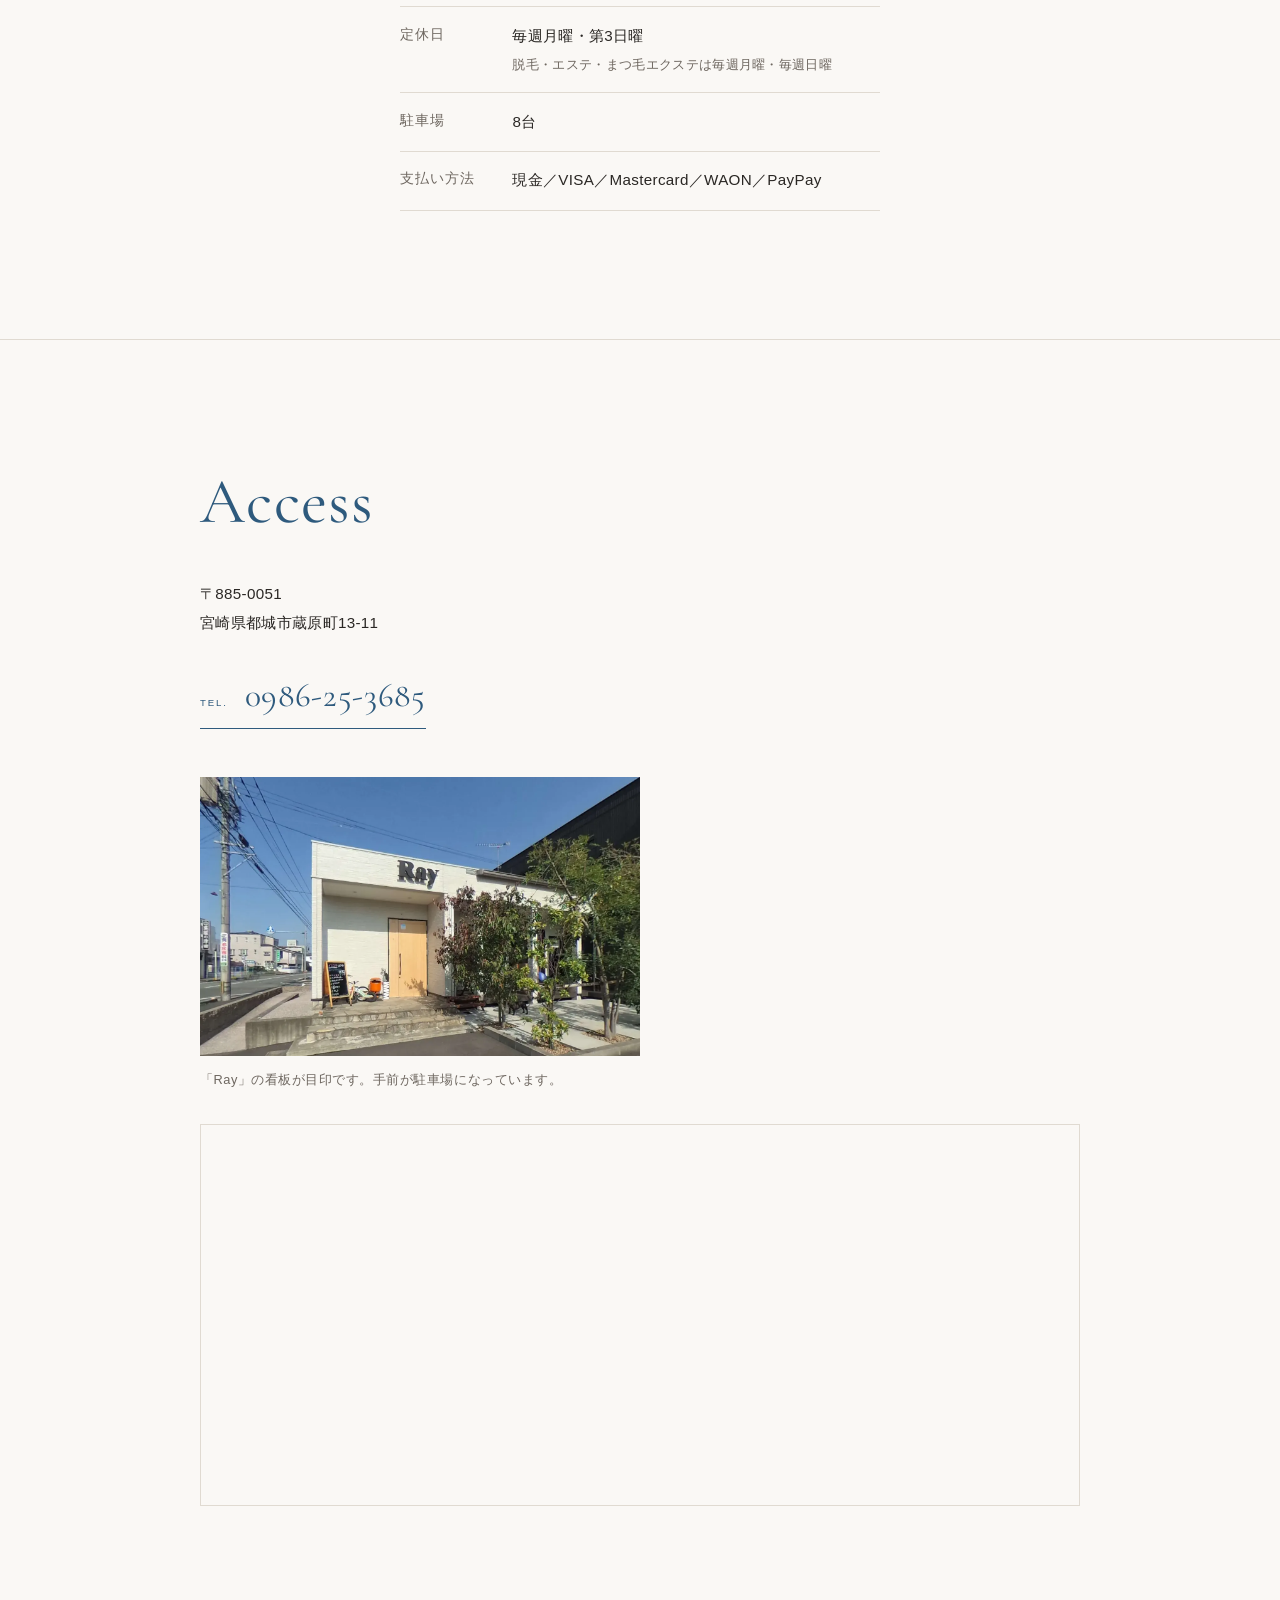
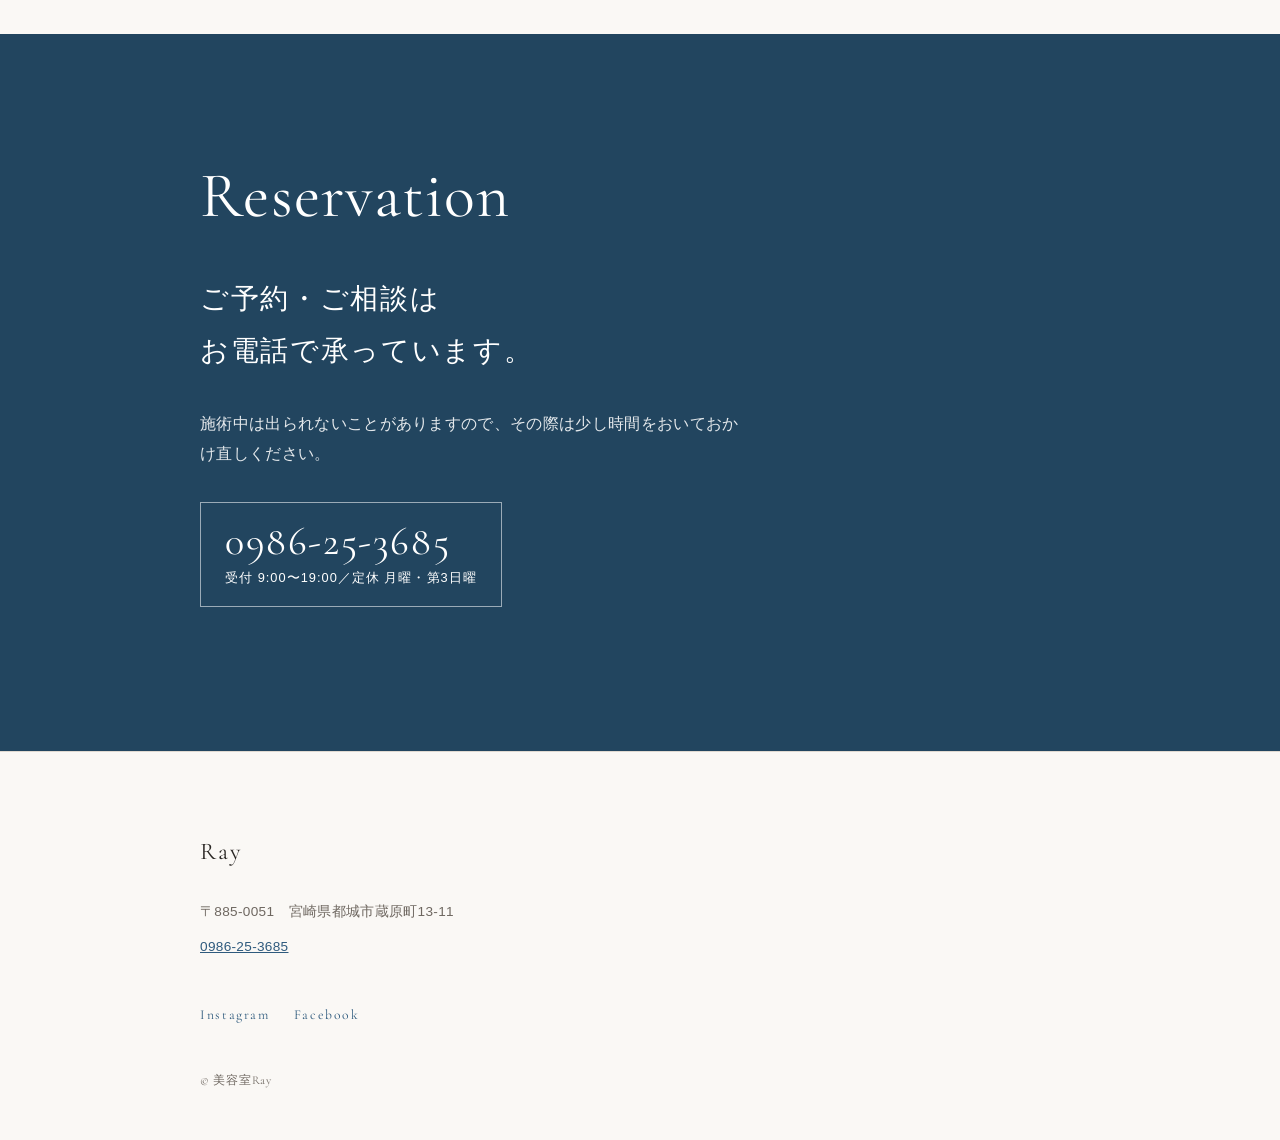
==== commit 0e24d64e: "v1: 電話アイコンを受話器の形に Co-Authored-By: Claude Opus 5 <noreply@anthropic.com>" ====
--- a/v1/index.html
+++ b/v1/index.html
@@ -93,9 +93,8 @@
           <a href="tel:0986253685">
             <span class="vh">電話する</span>
             <svg viewBox="0 0 24 24" aria-hidden="true" focusable="false">
-              <rect x="6.8" y="2.6" width="10.4" height="18.8" rx="2.4" fill="none" stroke="currentColor" stroke-width="1.7"/>
-              <path d="M10.3 5.6h3.4" fill="none" stroke="currentColor" stroke-width="1.7" stroke-linecap="round"/>
-              <circle cx="12" cy="18.1" r="1.05" fill="currentColor"/>
+              <path d="M8.6 3.4 11 8.1l-2.3 1.9a11.5 11.5 0 0 0 4.3 4.3l1.9-2.3 4.7 2.4-1 3.4a1.6 1.6 0 0 1-1.8 1.1C10.1 17.7 6.3 13.9 4.9 6.2A1.6 1.6 0 0 1 6 4.4z"
+                    fill="none" stroke="currentColor" stroke-width="1.7" stroke-linejoin="round"/>
             </svg>
           </a>
         </li>
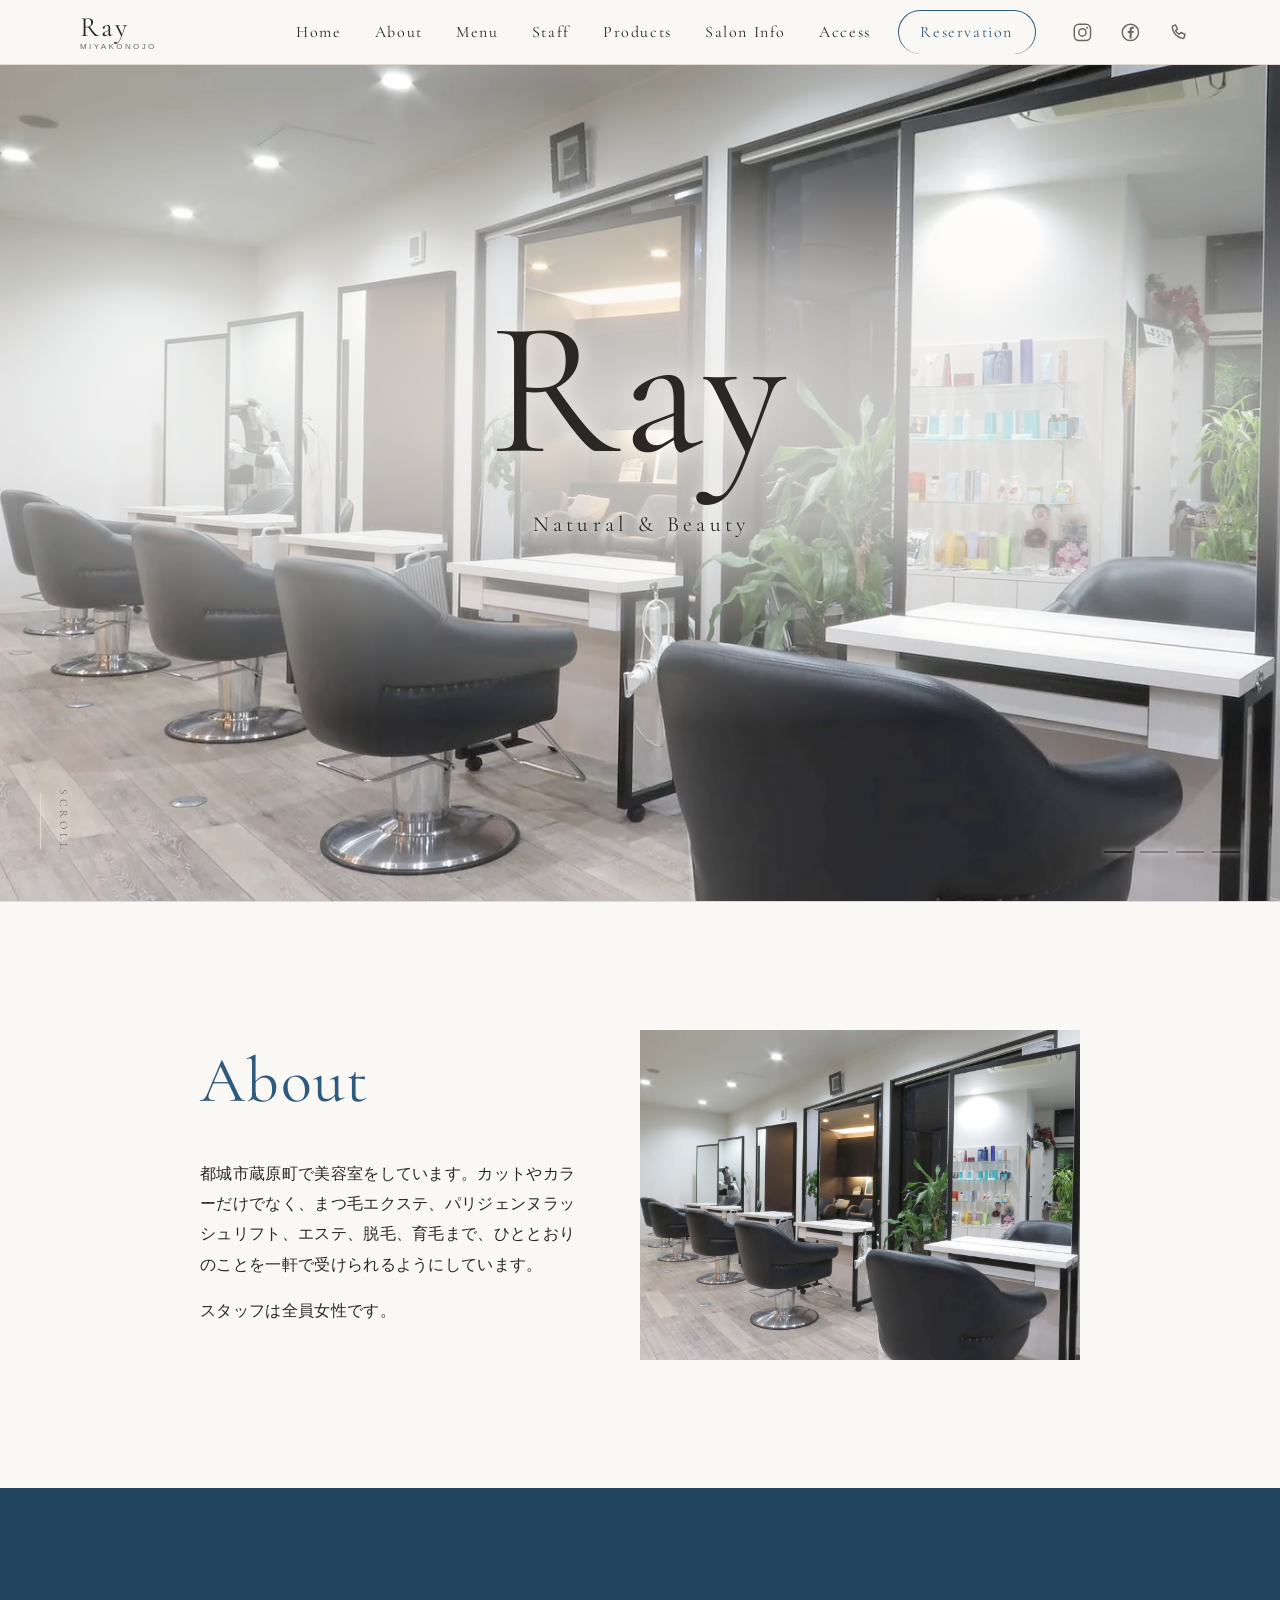
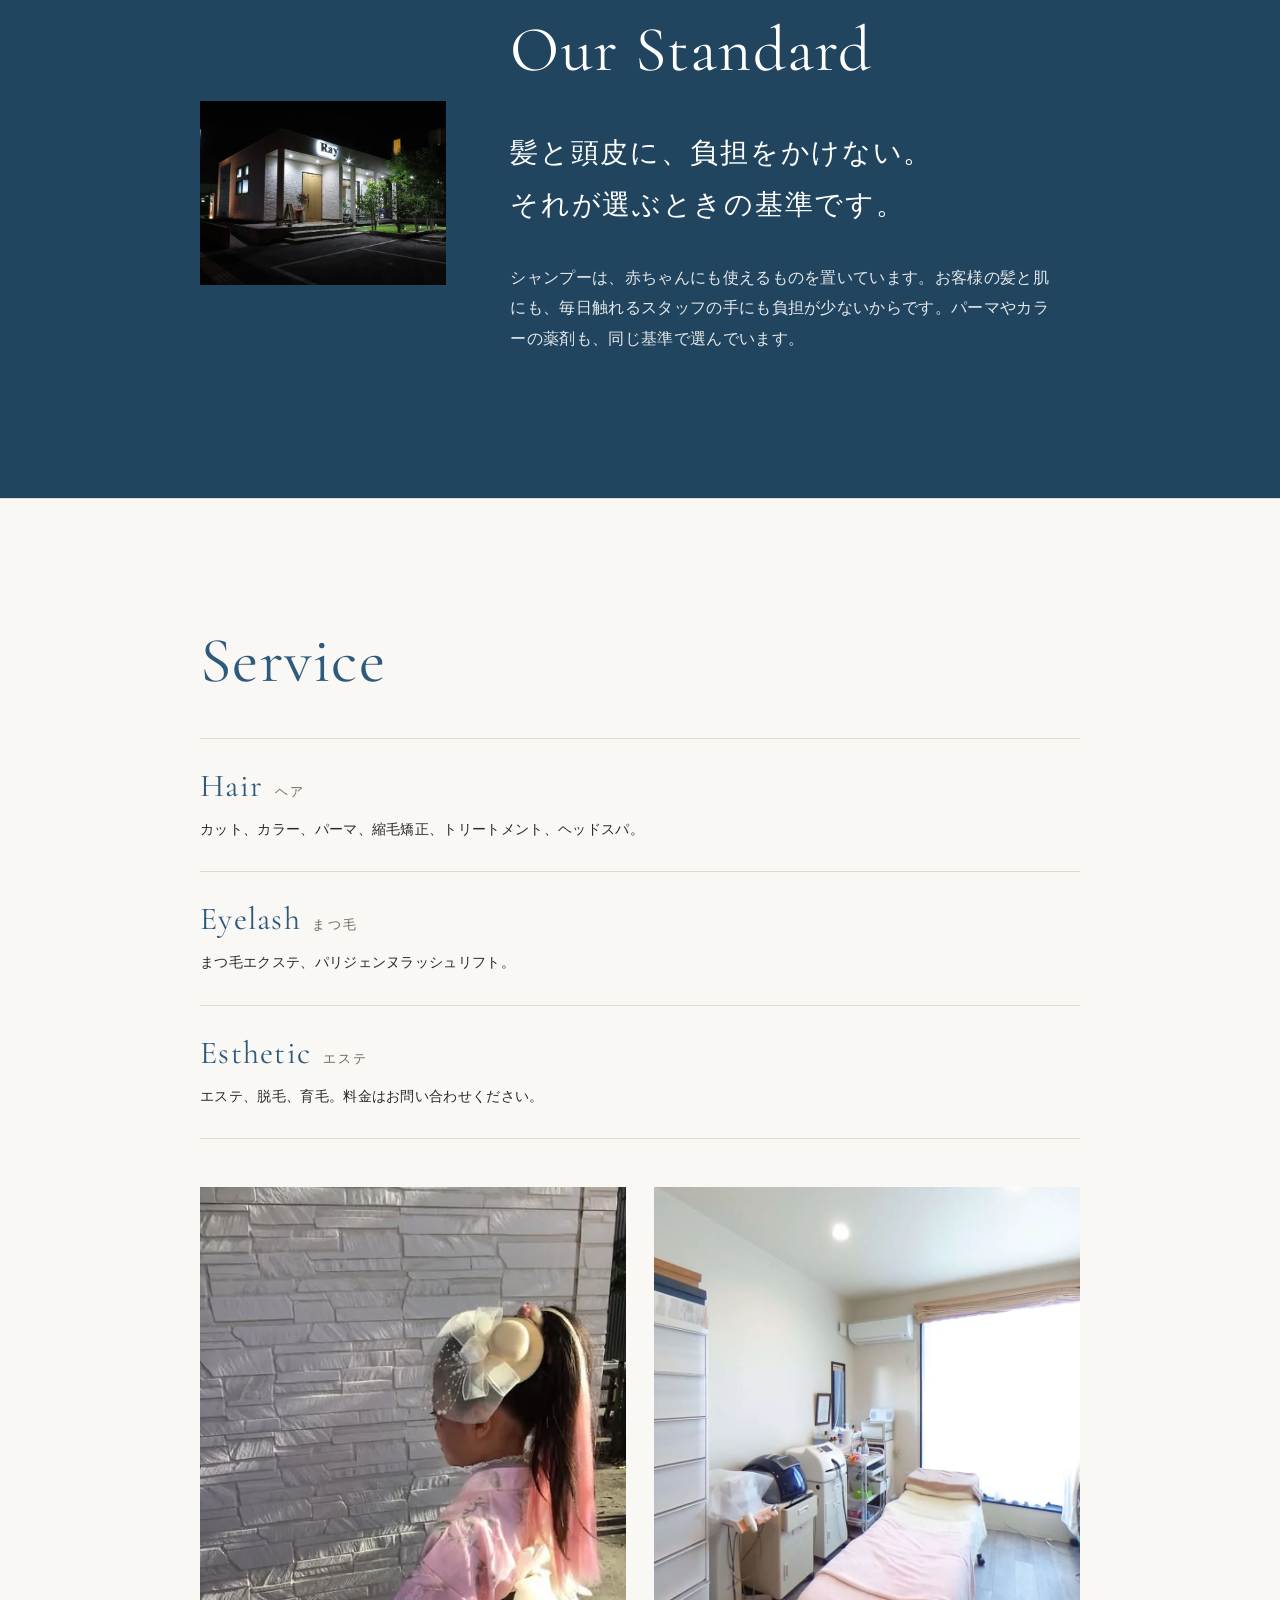
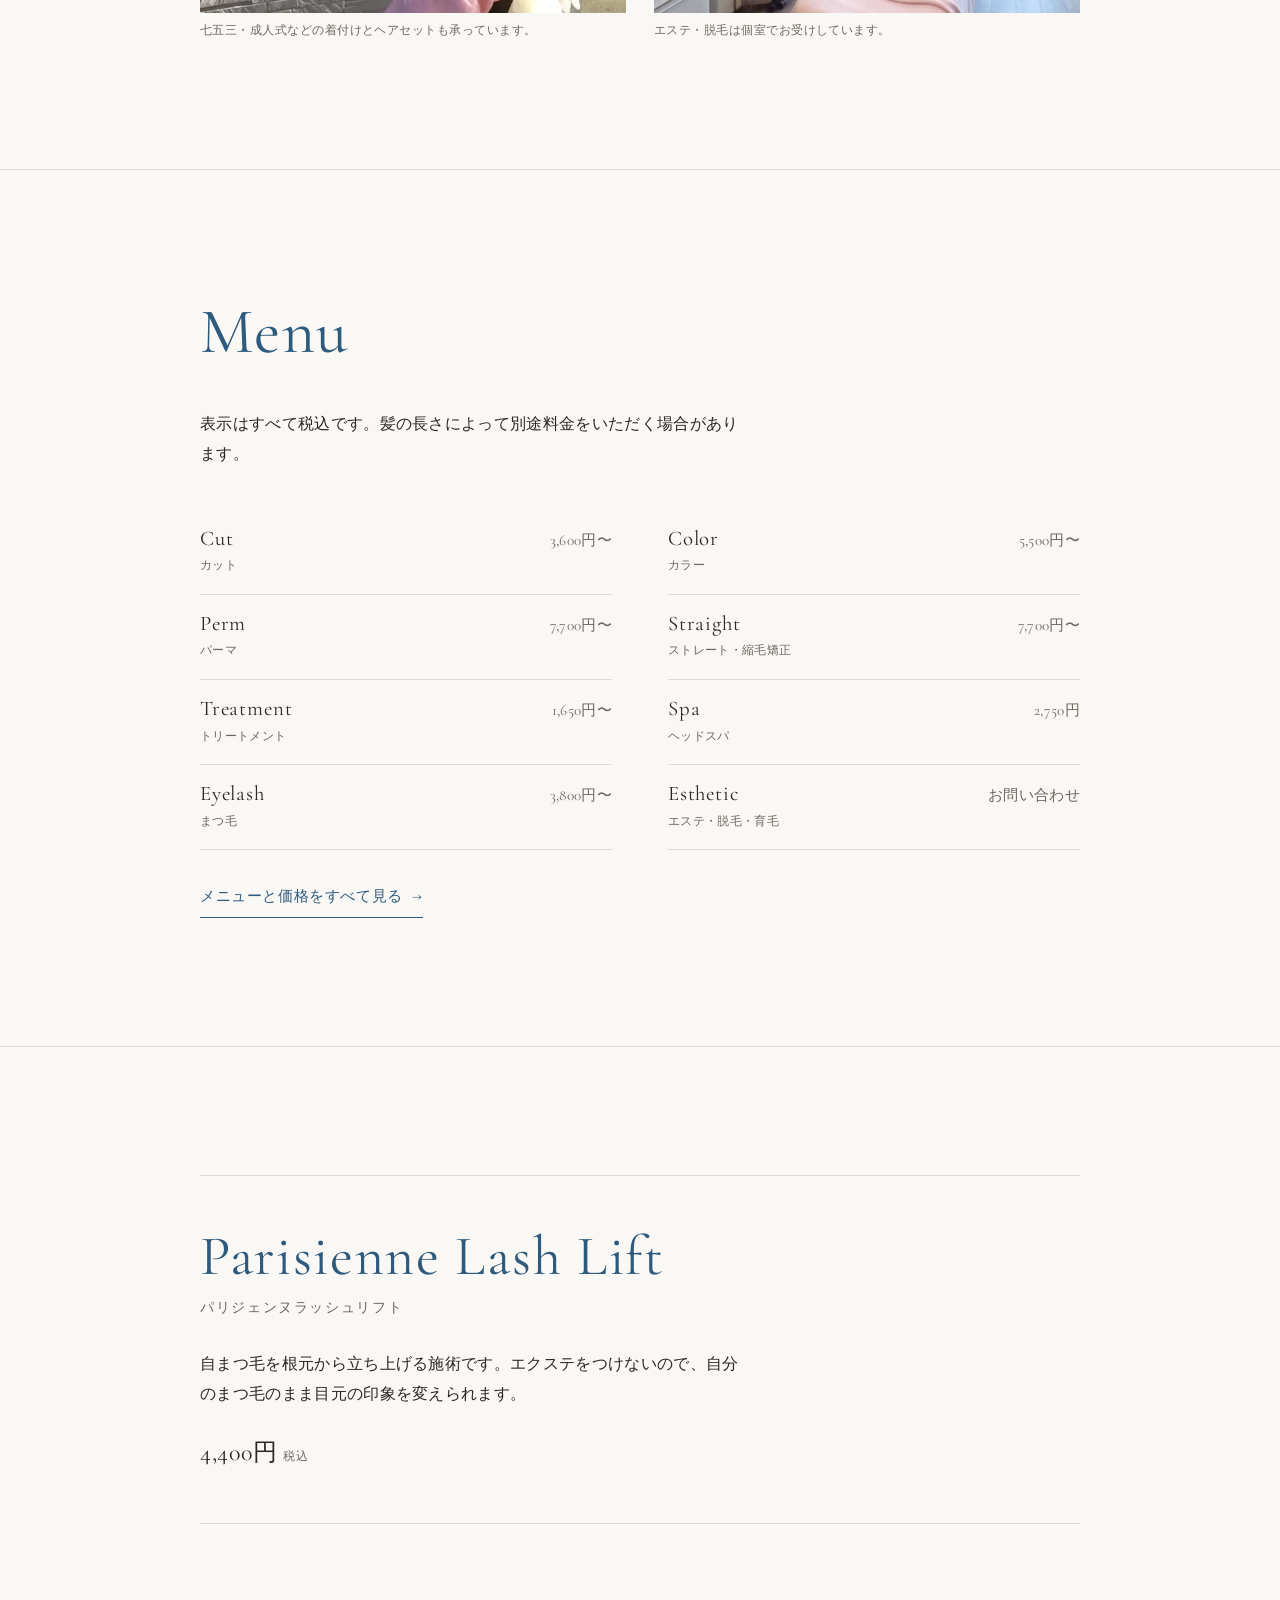
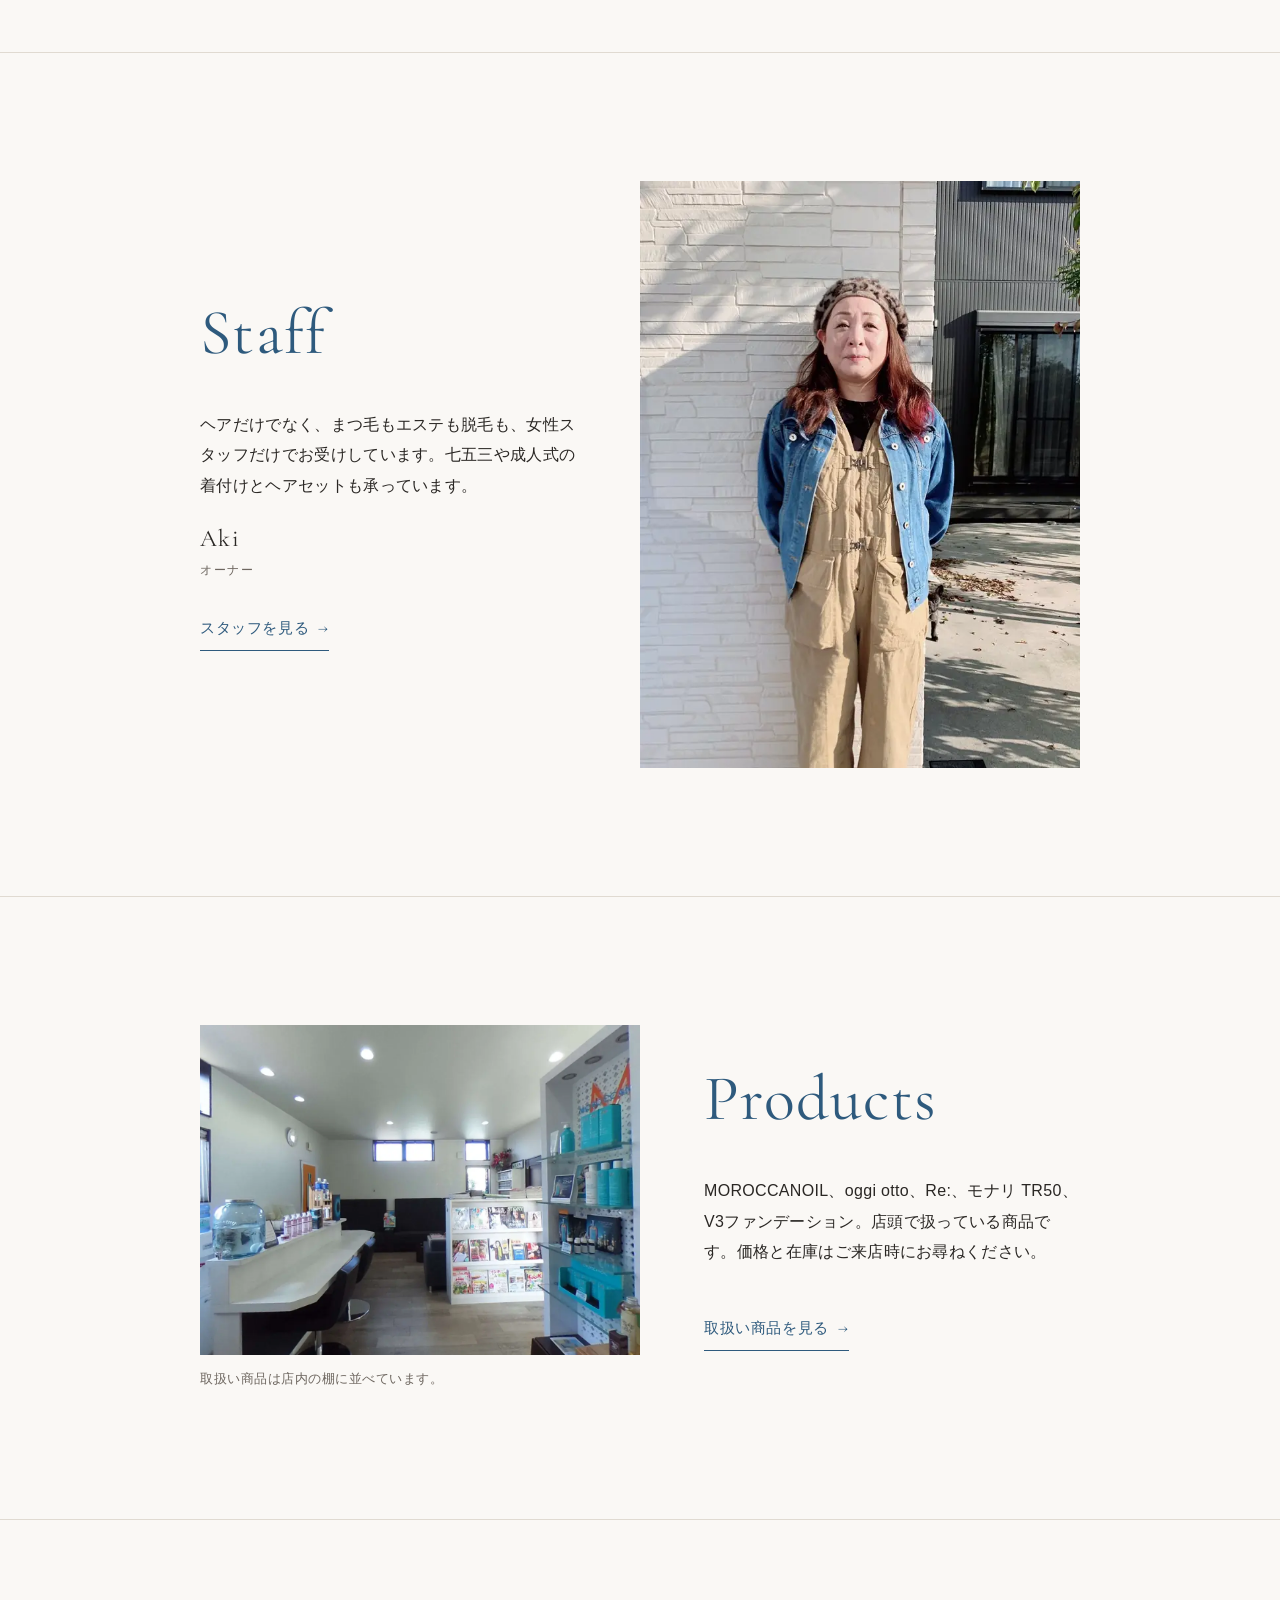
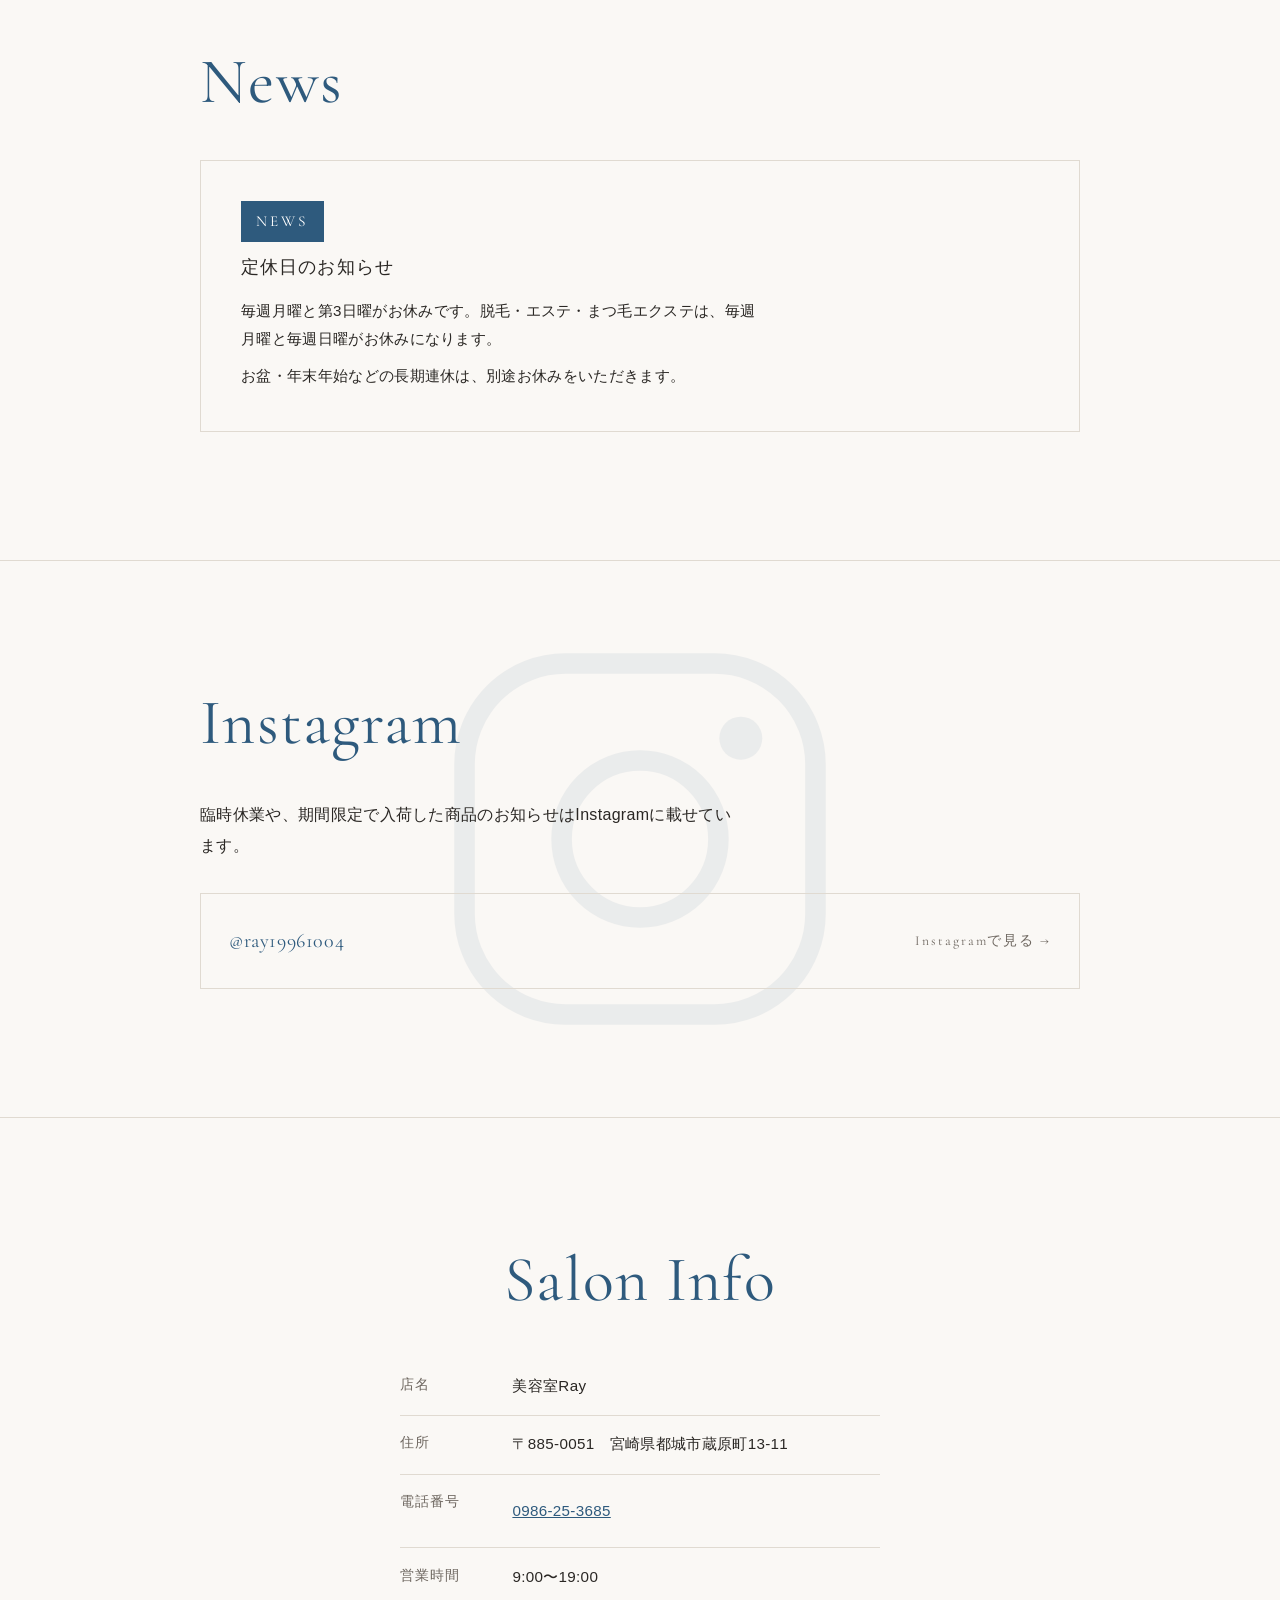
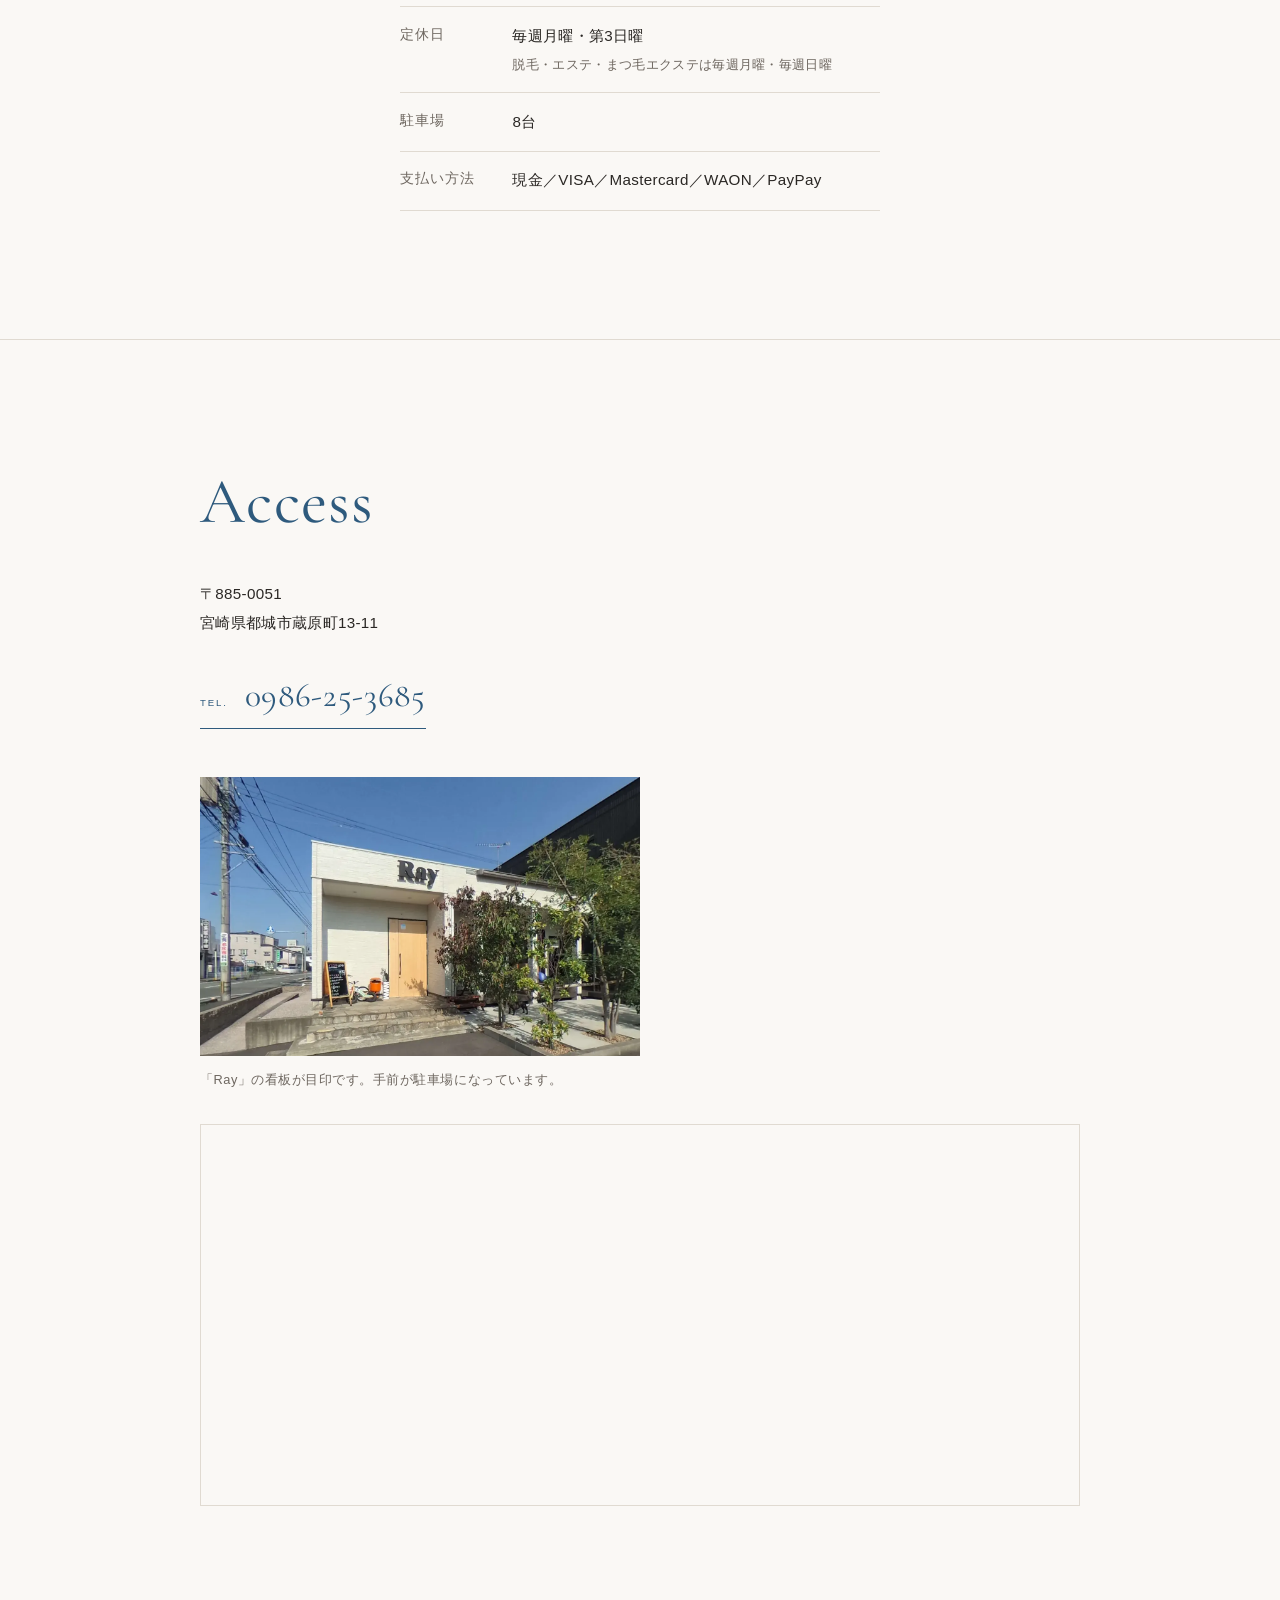
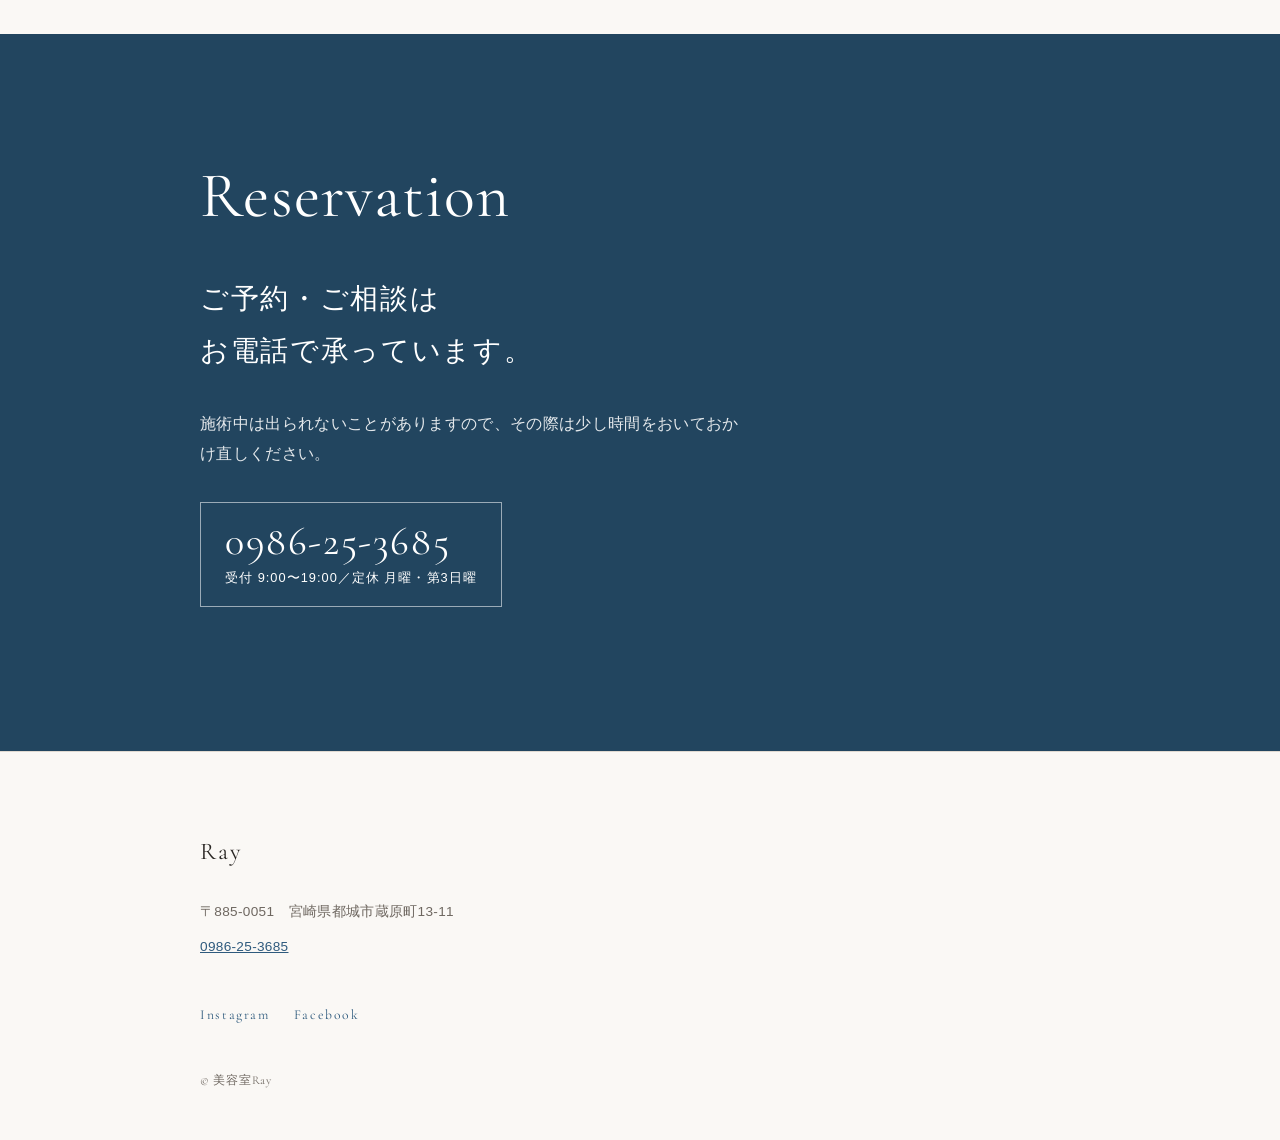
==== commit 50804731: "v1: ヒーローの白地スタートをやめ、Our Standard を夜の外観に Co-Authored-By: Claude Opus 5 <noreply@anthropic.com>" ====
--- a/v1/index.html
+++ b/v1/index.html
@@ -21,7 +21,7 @@
 <link rel="preconnect" href="https://fonts.gstatic.com" crossorigin>
 <link rel="stylesheet" href="https://fonts.googleapis.com/css2?family=Cormorant+Garamond:wght@400;500&display=swap">
 <link rel="icon" href="favicon.svg" type="image/svg+xml">
-<link rel="stylesheet" href="style.css?v=20261010d">
+<link rel="stylesheet" href="style.css?v=20261011b">
 
 <script type="application/ld+json">
 {
@@ -160,8 +160,8 @@
         <p>シャンプーは、赤ちゃんにも使えるものを置いています。お客様の髪と肌にも、毎日触れるスタッフの手にも負担が少ないからです。パーマやカラーの薬剤も、同じ基準で選んでいます。</p>
       </div>
       <figure class="figure cols__media" style="margin-top:0">
-        <img src="assets/interior-wide.webp" width="1200" height="900" loading="lazy" decoding="async"
-             alt="美容室Rayの待合スペース。黒いソファと高い天井、窓からの光">
+        <img src="assets/exterior-night.webp" width="1400" height="1050" loading="lazy" decoding="async"
+             alt="夜の美容室Rayの外観。「Ray」の看板が点灯している">
       </figure>
     </div>
   </section>
--- a/v1/style.css
+++ b/v1/style.css
@@ -1112,12 +1112,14 @@
 }
 
 /* ------------------------------------------------------------
-   導入: 白地に文字だけ → 写真が浮かび上がる → スライドへ
+   導入: 1枚目の写真は最初から出す。文字だけ浮かび上がる
+
+   以前は「白地に文字だけ → 写真が浮かび上がる」だったが、
+   ユーザー指示(2026-10-11)で白地から始まるのをやめた。
+   写真は最初から見えていて、文字とスライドの位置表示だけ遅れて出る。
 
    上の通常スタイル(写真あり)が完成形であり、
    JSが無い環境ではそれがそのまま出る。
-   `.js` が付いているときだけ、下のアニメーションで
-   「白地に文字だけ」の状態から始める。
 
    文字は最初から最後までインク色なので、色を渡す処理は要らない。
    (以前は白文字だったため、写真の濃さに合わせて色を変えていた)
@@ -1135,16 +1137,9 @@
   to   { opacity: 1; transform: none; }
 }
 
-/* 2. 写真が浮かび上がる (1.4s〜3.6s) */
-.js .hero .photo-bg { animation: photoIn 2.2s ease 1.4s both; }
-
-@keyframes photoIn {
-  from { opacity: 0; }
-  to   { opacity: 1; }
-}
-
-/* 3. スライドの位置表示は、写真が出てから (2.4s〜) */
-.js .hero .slide-dots { animation: dotsIn .8s ease 2.4s both; }
+/* 2. スライドの位置表示は、文字が出てから (0.9s〜)
+      ※ 写真を遅れて出す photoIn は廃止した。写真は最初から見えている。 */
+.js .hero .slide-dots { animation: dotsIn .8s ease .9s both; }
 
 @keyframes dotsIn {
   from { opacity: 0; }
@@ -1154,7 +1149,6 @@
 /* 動きを減らす設定では導入を飛ばし、完成形をそのまま出す */
 @media (prefers-reduced-motion: reduce) {
   .js .hero__title,
-  .js .hero .photo-bg,
   .js .hero .slide-dots { animation: none; }
   .photo-bg img { transition: none; transform: none; }
 }
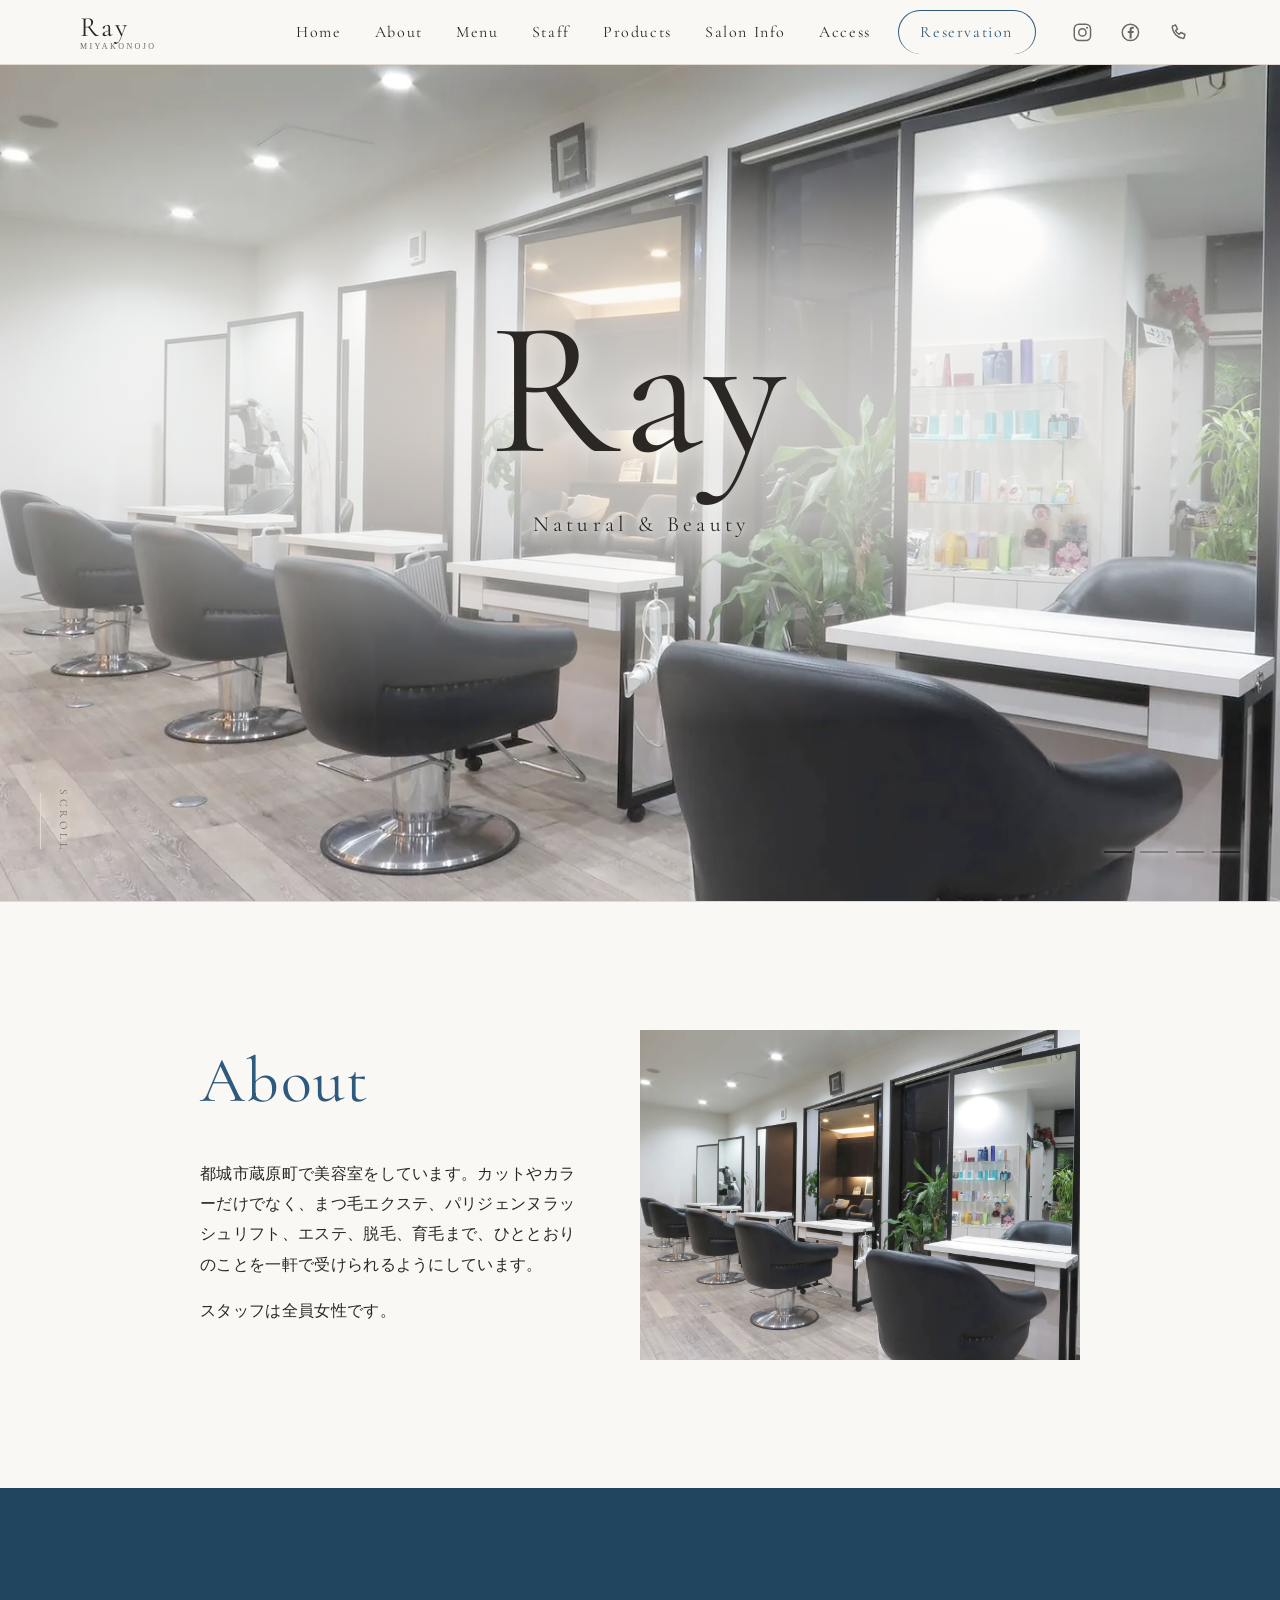
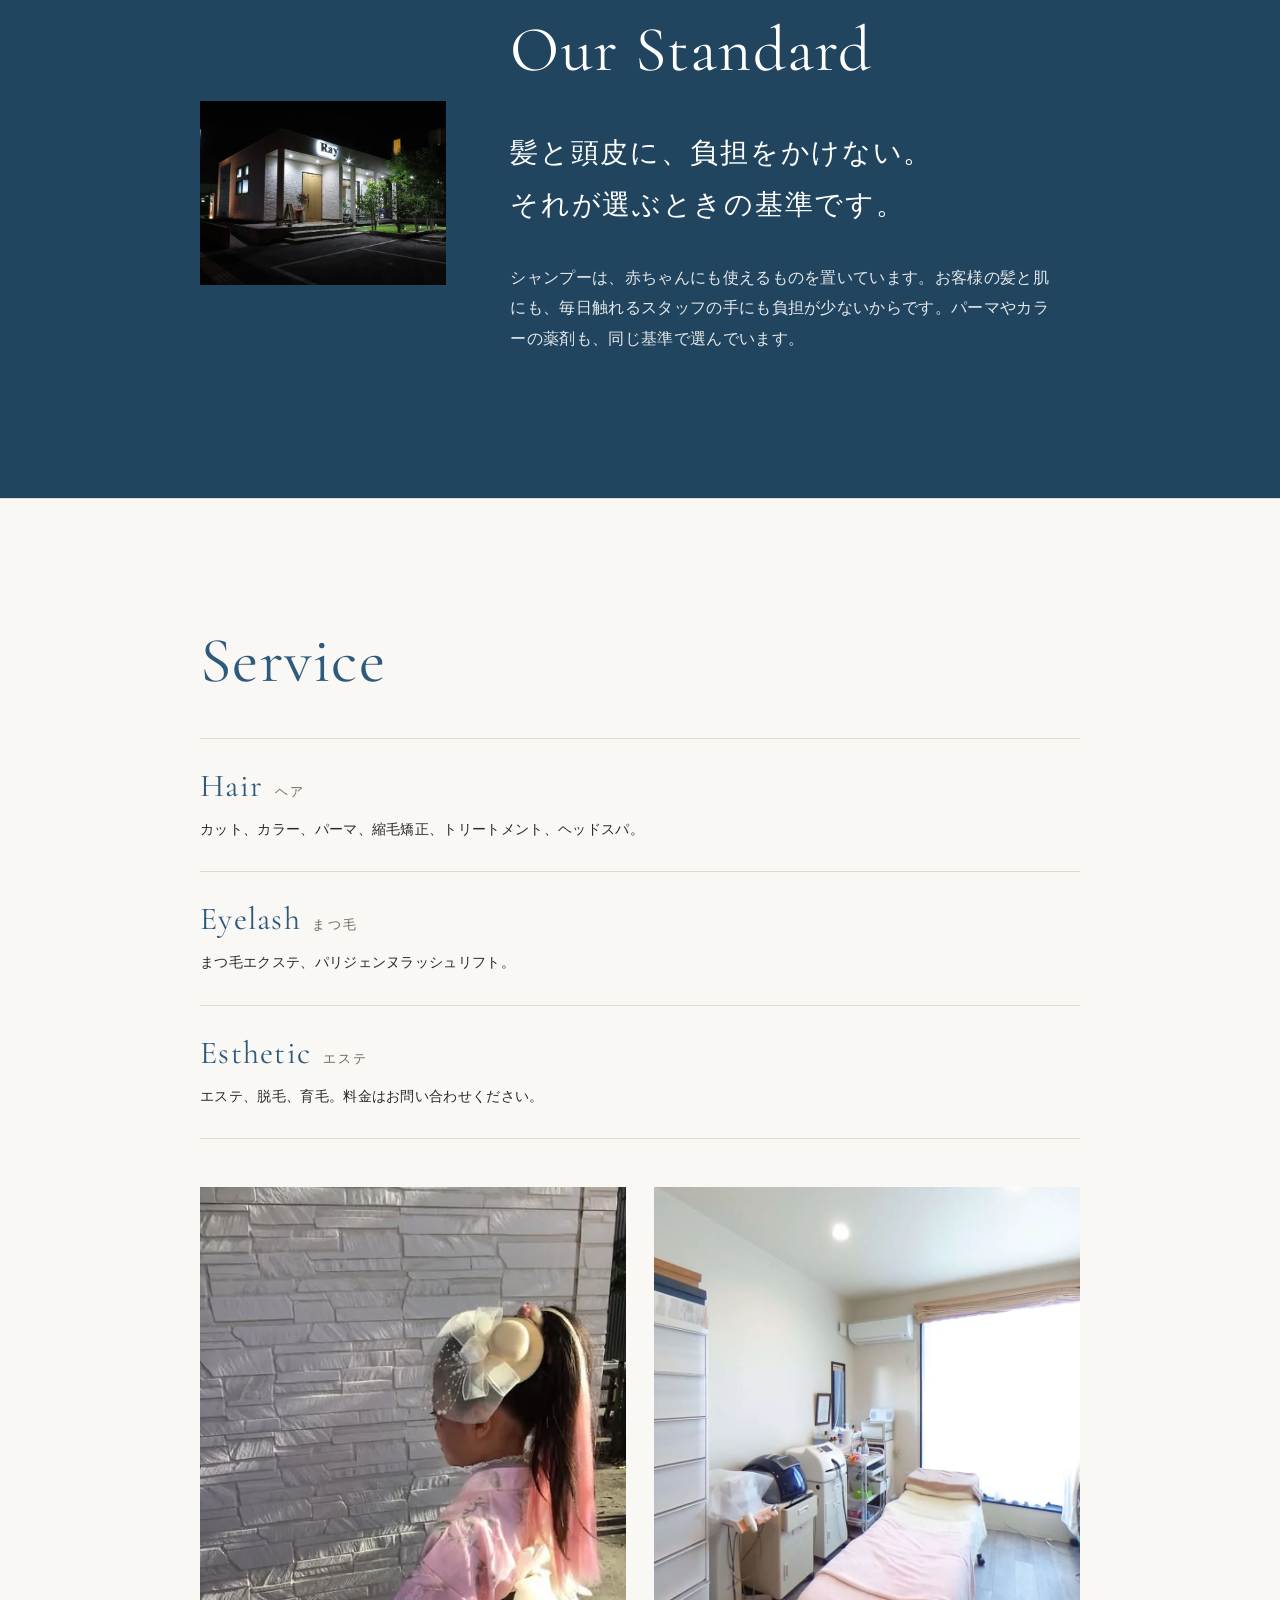
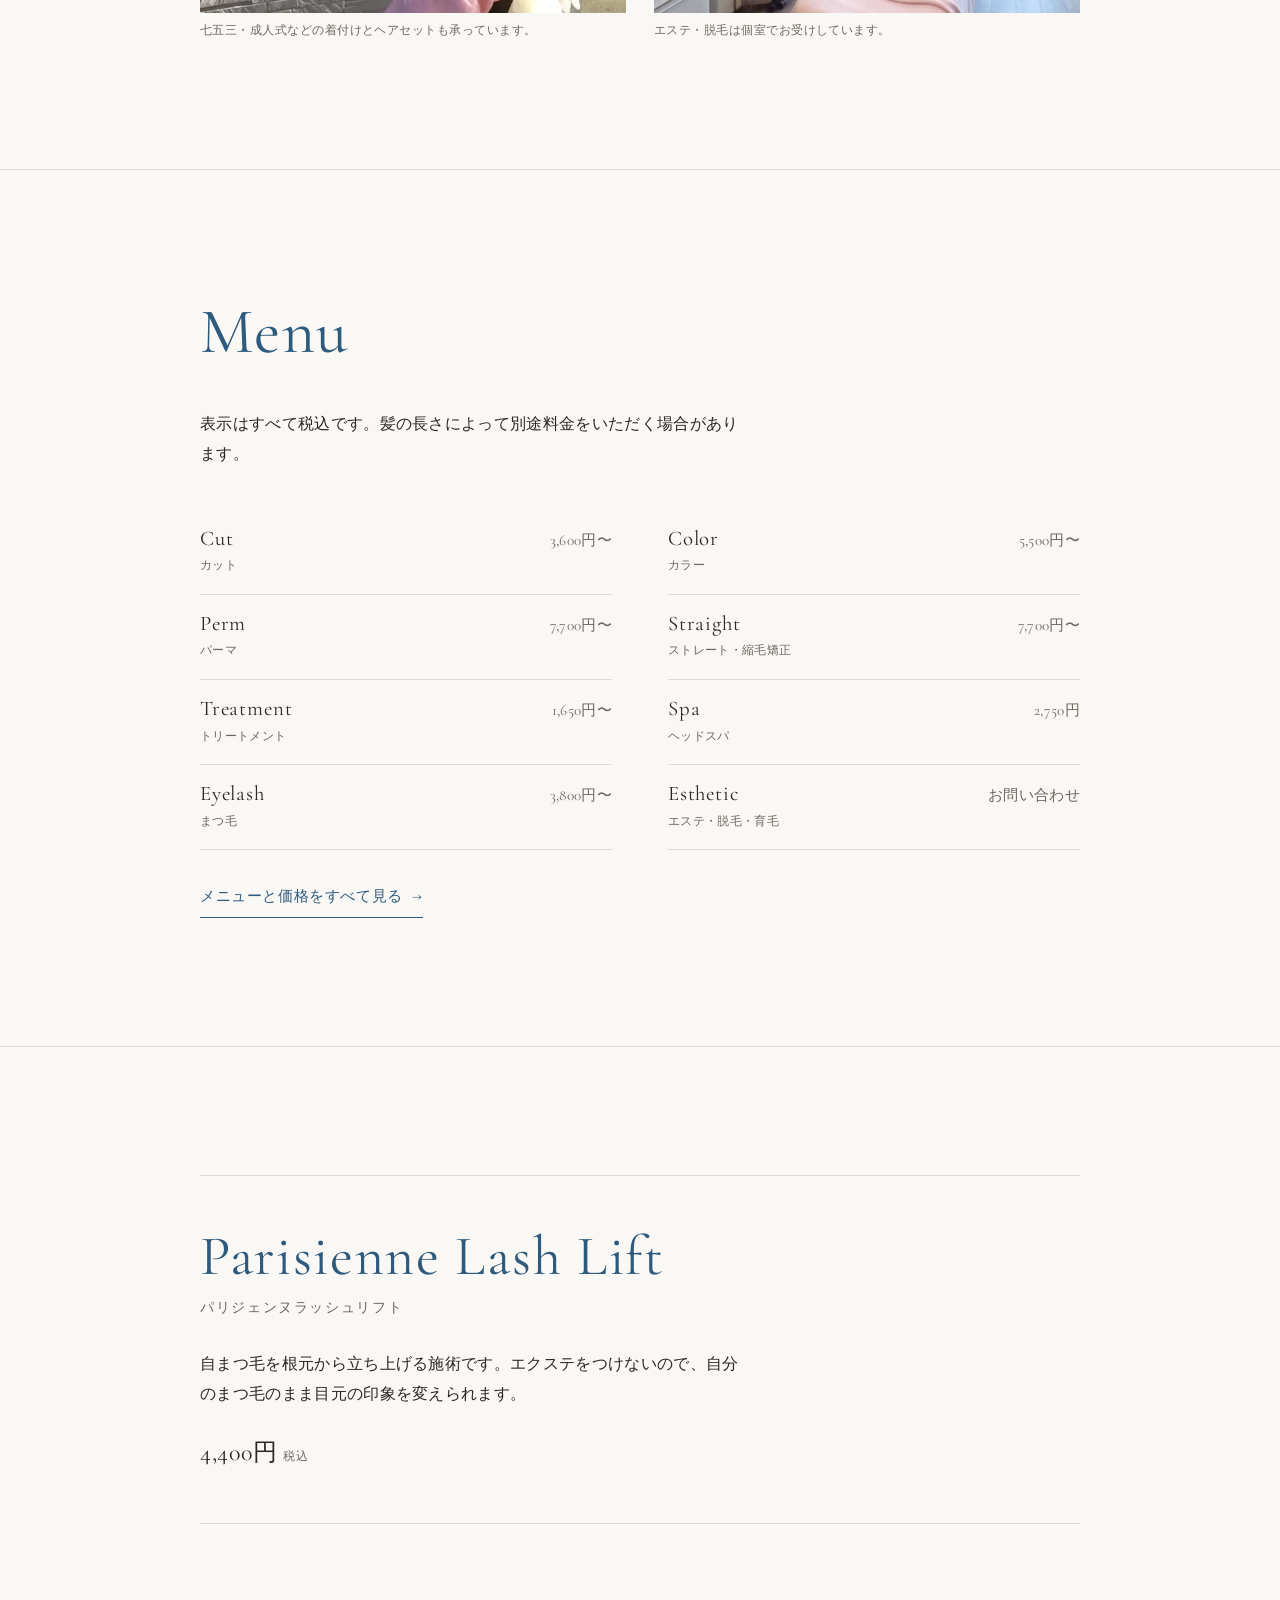
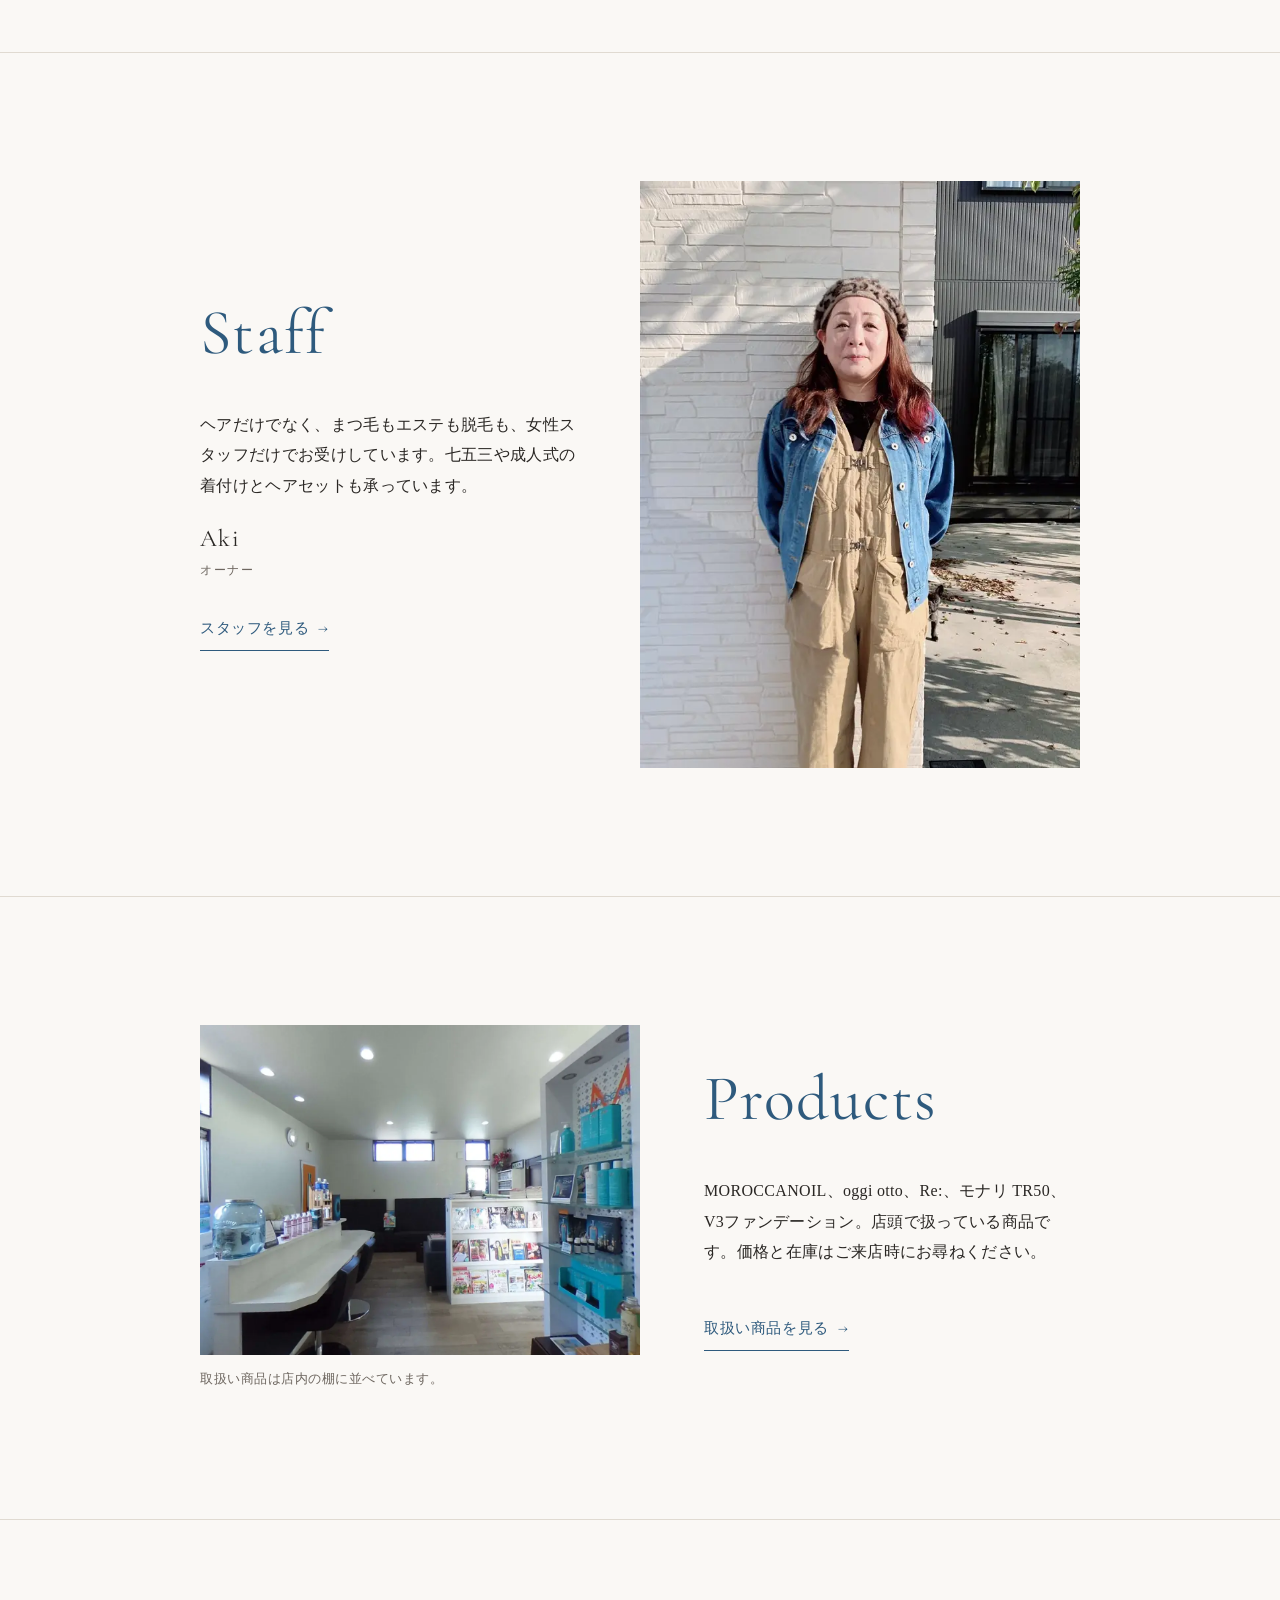
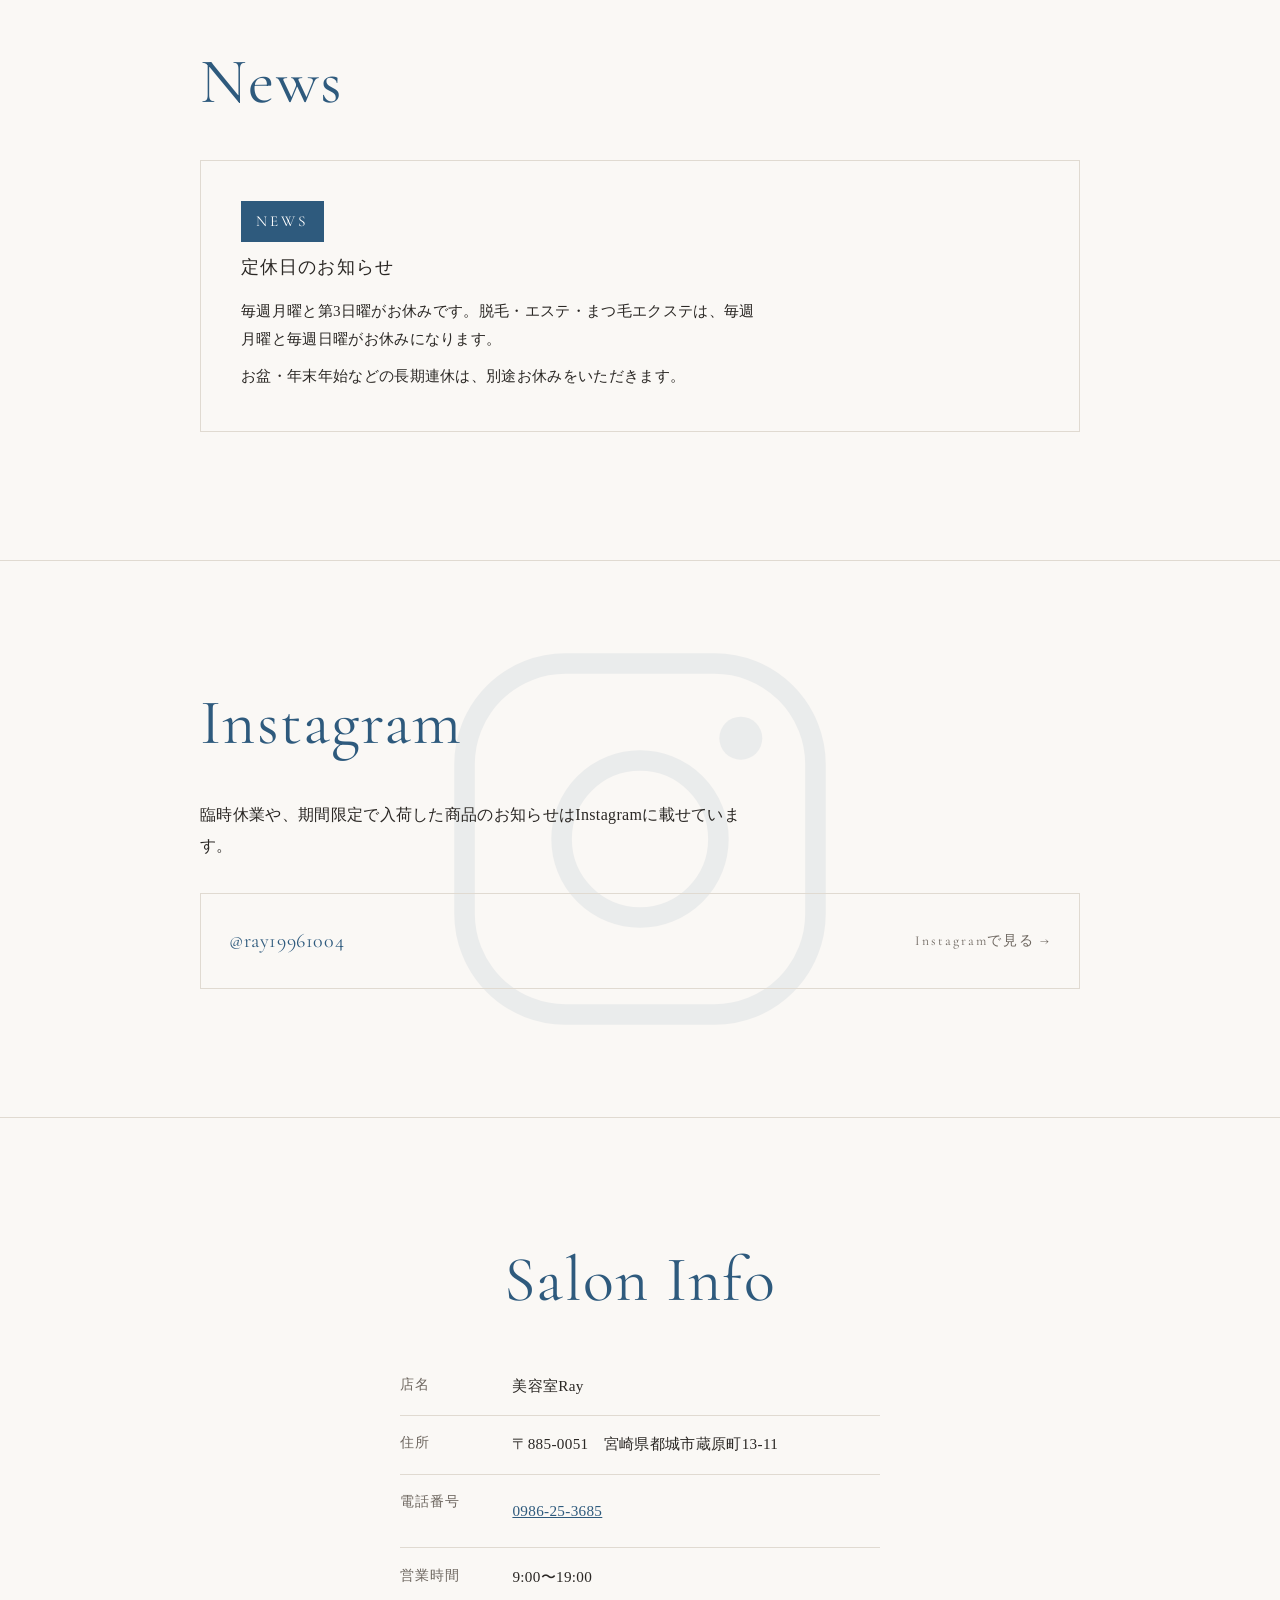
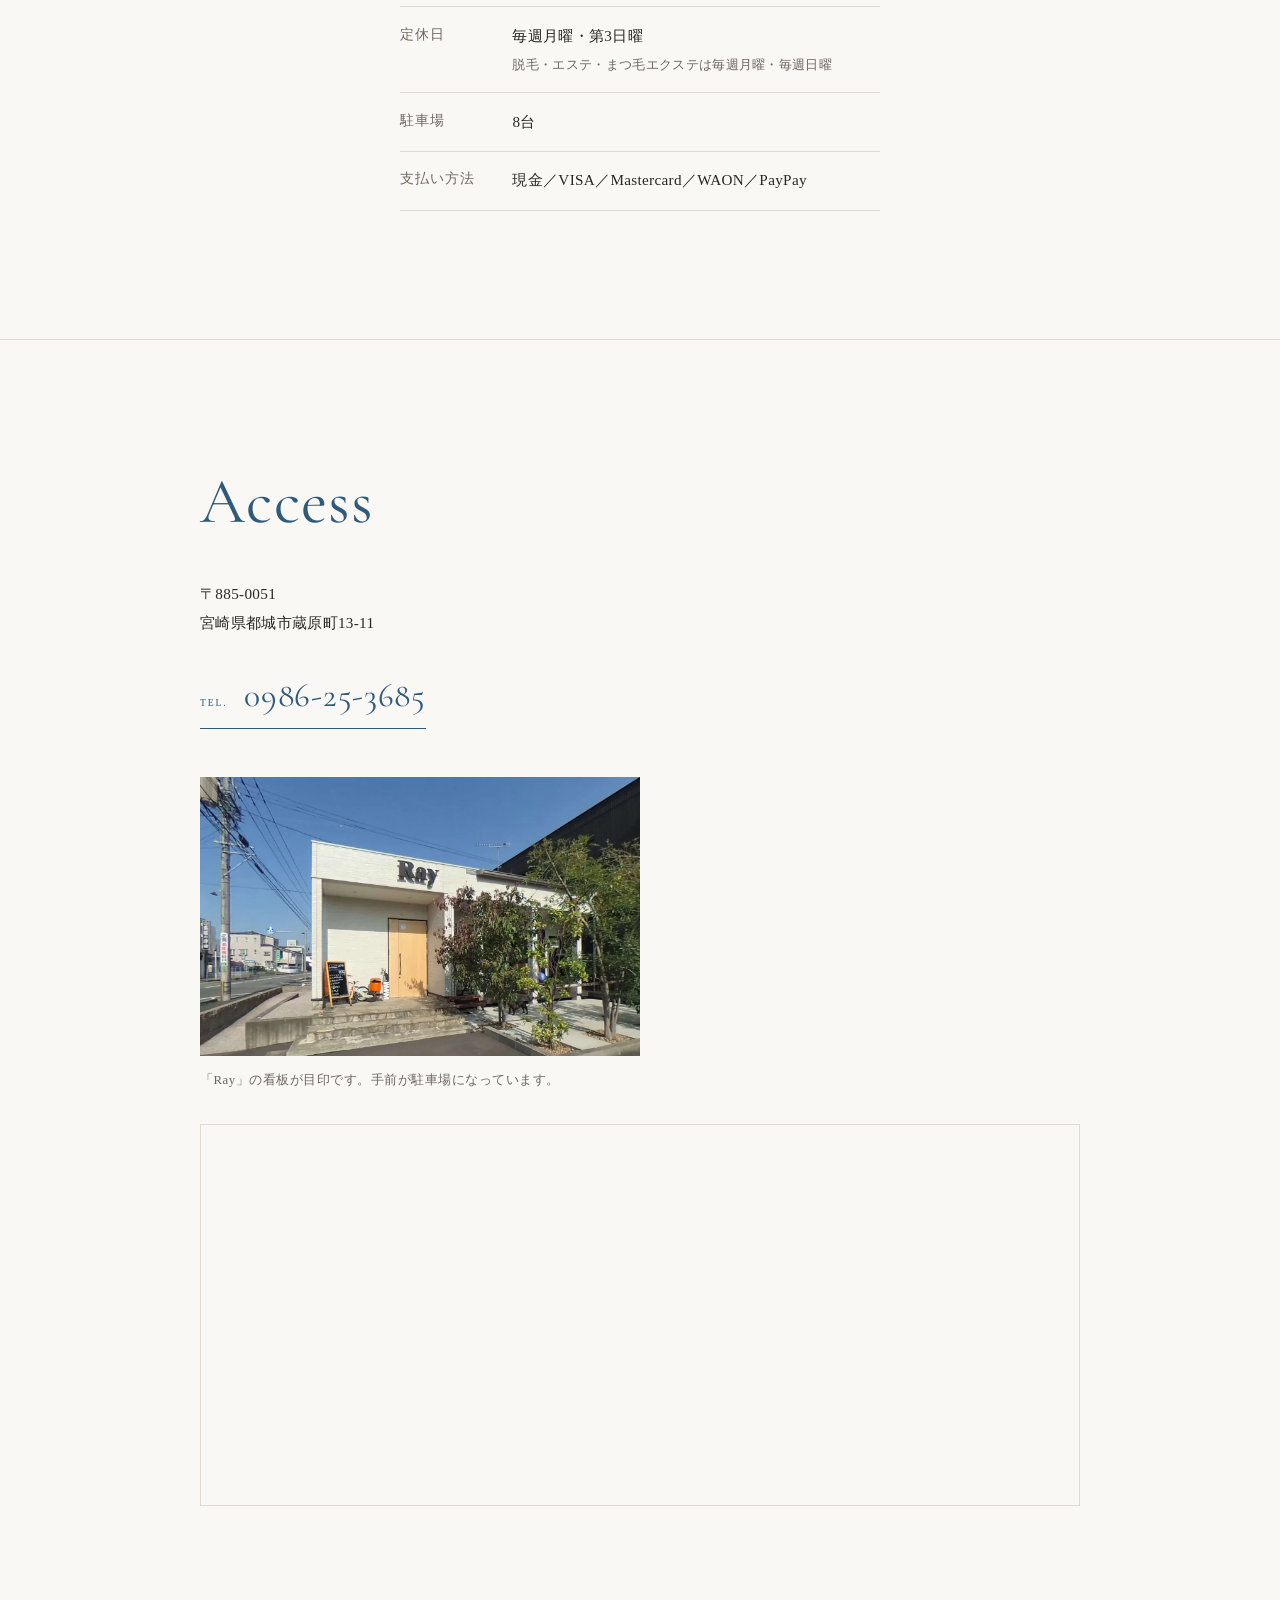
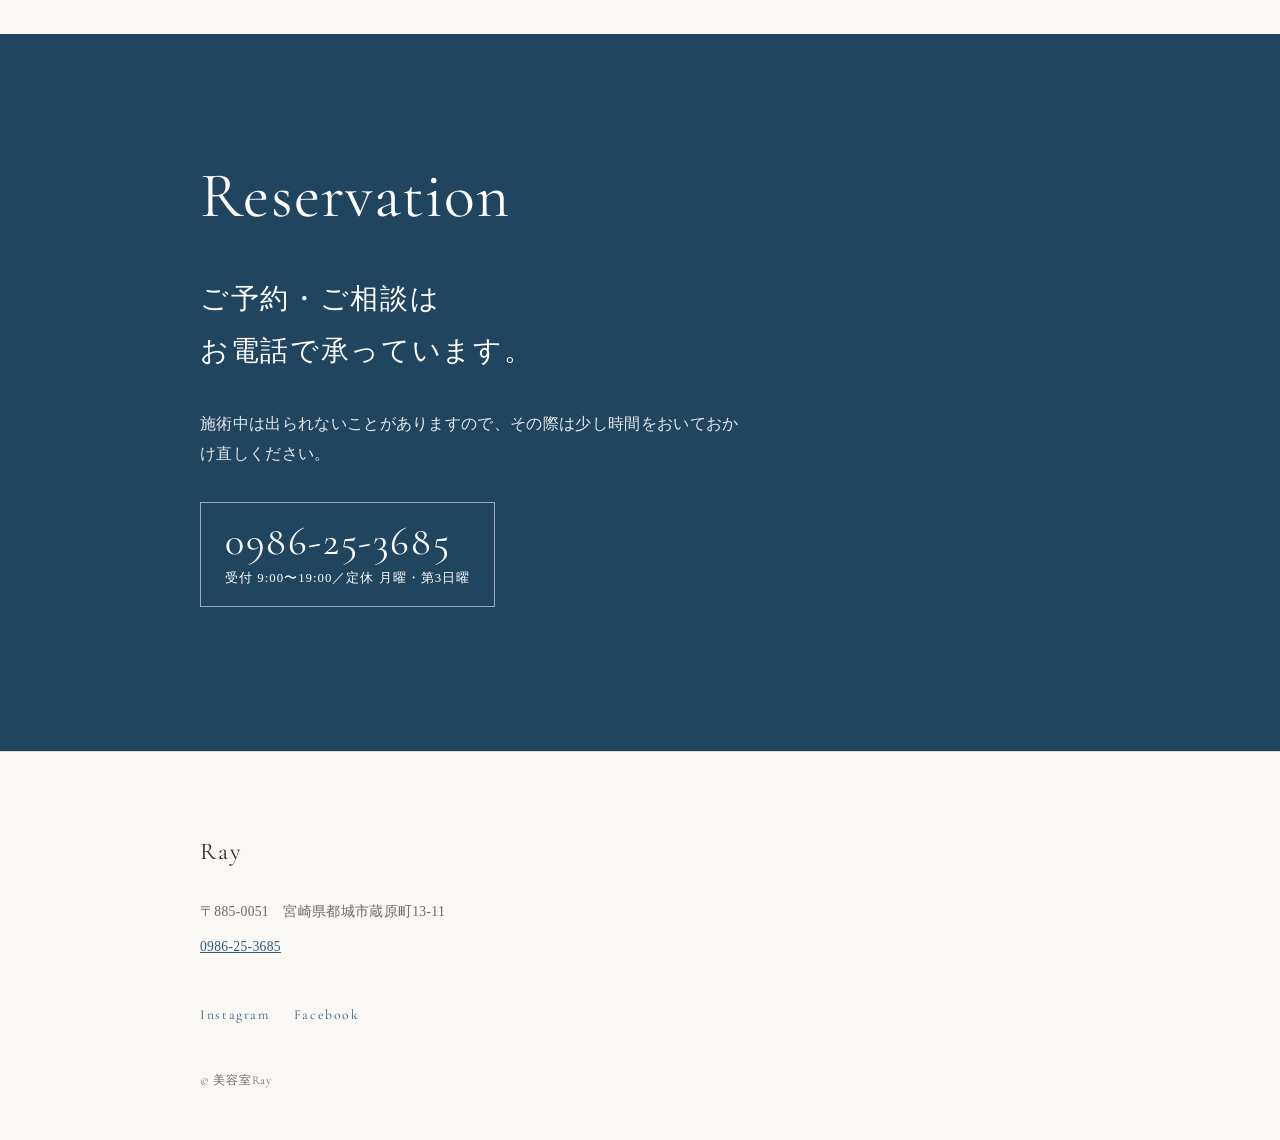
==== commit fbab6939: "全案から「都城市蔵原町の美容室」の文を外し、v1・v2の日本語をv3の明朝に Co-Authored-By: Claude Opus 5.5 <noreply@anthropic.com>" ====
--- a/v1/index.html
+++ b/v1/index.html
@@ -126,7 +126,6 @@
       <h1 class="hero__title">
         <span class="name">Ray</span>
         <span class="tagline">Natural&nbsp;&amp;&nbsp;Beauty</span>
-        <span class="vh">｜宮崎県都城市蔵原町の美容室</span>
       </h1>
     </div>
 
--- a/v1/style.css
+++ b/v1/style.css
@@ -26,7 +26,7 @@
   --accent:  #2E5A7D;  /* 店の入口の青いドアを落ち着かせた藍 */
   --accent-d:#22455F;  /* ホバー・押下時 */
 
-  --serif-ja: "Hiragino Mincho ProN", "Yu Mincho", YuMincho, "Noto Serif JP", "Yu Mincho Light", serif;
+  --serif-ja: "Hiragino Mincho ProN", "Yu Mincho", YuMincho, "Noto Serif JP", "MS PMincho", serif;
   --sans-ja:  "Hiragino Sans", "Hiragino Kaku Gothic ProN", "Yu Gothic", YuGothic, "Noto Sans JP", sans-serif;
   --serif-en: "Cormorant Garamond", "Cormorant Fallback", Georgia, serif;
 
@@ -51,7 +51,7 @@
   margin: 0;
   background: var(--bg);
   color: var(--ink);
-  font-family: var(--sans-ja);
+  font-family: var(--serif-ja);
   font-size: 1rem;
   line-height: 1.9;
   letter-spacing: .02em;
@@ -169,7 +169,7 @@
   padding-right: .5rem;
 }
 .brand small {
-  font-family: var(--sans-ja);
+  font-family: var(--serif-ja);
   font-size: .5rem;
   letter-spacing: .3em;
   color: var(--muted);
@@ -789,7 +789,7 @@
   margin: 1.25rem 0 0;
 }
 .feature__price .tax {
-  font-family: var(--sans-ja);
+  font-family: var(--serif-ja);
   font-size: .75rem;
   color: var(--muted);
   margin-left: .5em;
@@ -1353,7 +1353,7 @@
   border-bottom: 1px solid currentColor;
 }
 .acc-info__tel span {
-  font-family: var(--sans-ja);
+  font-family: var(--serif-ja);
   font-size: .6rem;
   letter-spacing: .2em;
 }
